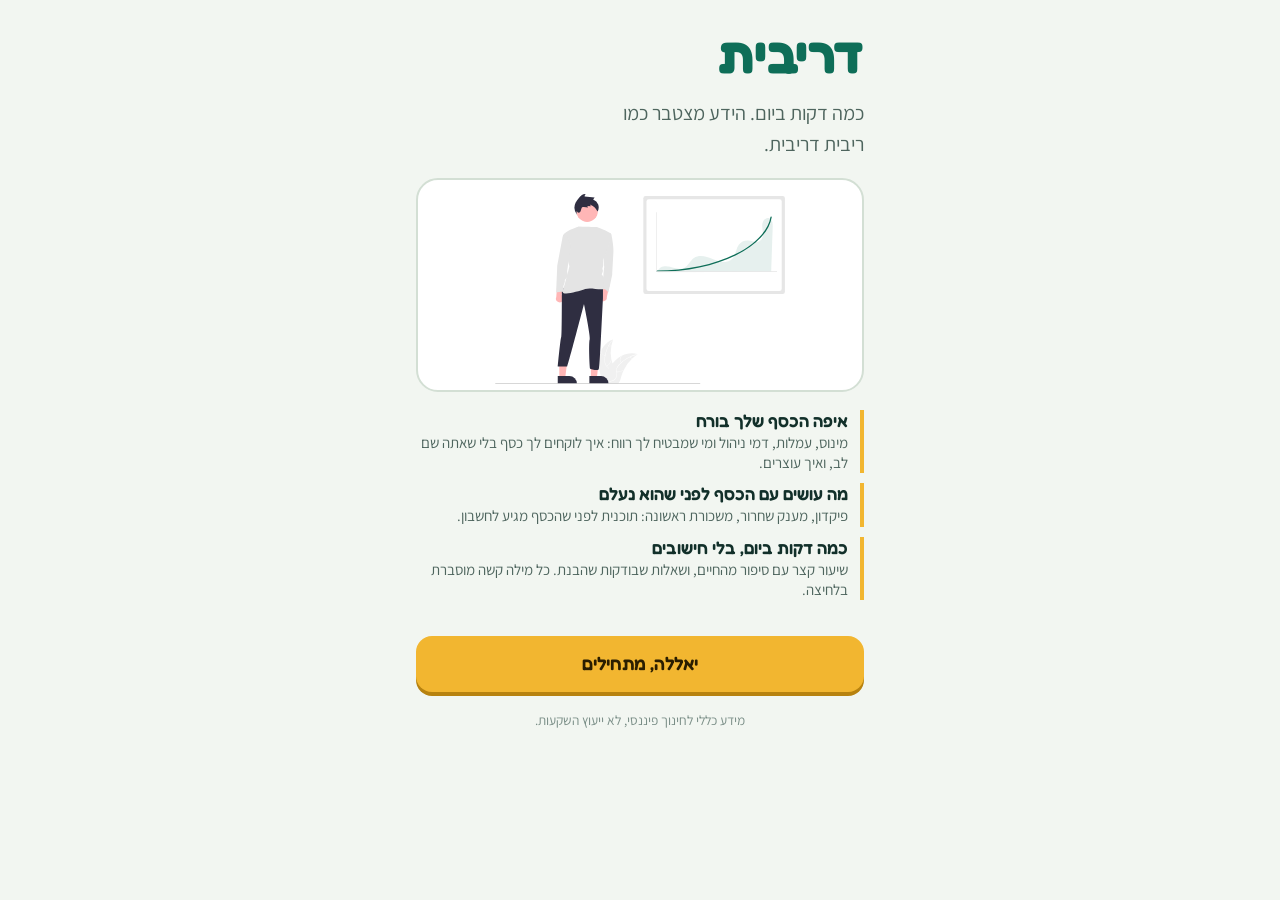
==== index.html @ 3110df73 "0.19.0: Daniel's feedback (content v21) - Remove the 38 guess questions that opened every lesson (a " ====
<!doctype html>
<html lang="he" dir="rtl">
<head>
<meta charset="utf-8">
<meta name="viewport" content="width=device-width, initial-scale=1, maximum-scale=1, user-scalable=no, viewport-fit=cover">
<meta name="theme-color" content="#0E6E58">
<meta name="description" content="כמה דקות ביום. הידע מצטבר כמו ריבית דריבית.">
<meta name="apple-mobile-web-app-capable" content="yes">
<meta name="mobile-web-app-capable" content="yes">
<meta name="apple-mobile-web-app-status-bar-style" content="default">
<meta name="apple-mobile-web-app-title" content="דריבית">
<meta property="og:title" content="דריבית: חינוך פיננסי בכמה דקות ביום">
<meta property="og:description" content="שיעורים קצרים ושאלות עם סיפורים מהחיים. בעברית, מהטלפון.">
<meta property="og:image" content="https://jonathanriahi.github.io/dribit/icons/icon-512.png?v=logo2">
<meta property="og:url" content="https://jonathanriahi.github.io/dribit/">
<title>דריבית</title>
<link rel="manifest" href="manifest.webmanifest">
<link rel="icon" type="image/png" sizes="32x32" href="icons/favicon-32.png?v=logo2">
<link rel="icon" type="image/svg+xml" href="icons/icon.svg?v=logo2">
<link rel="apple-touch-icon" href="icons/apple-touch-icon.png?v=logo2">
<link rel="preconnect" href="https://fonts.googleapis.com">
<link rel="preconnect" href="https://fonts.gstatic.com" crossorigin>
<link rel="stylesheet" href="https://fonts.googleapis.com/css2?family=Assistant:wght@400;600;700&family=Fredoka:wght@500;600;700&display=swap">
<link rel="stylesheet" href="styles.css">
</head>
<body>
<div id="app"></div>
<script src="config.js"></script>
<script src="app.js"></script>
</body>
</html>
---- styles.css ----
/* Layout: one phone-width column, a lesson path of coins down the middle, chunky pressable buttons. */
:root {
  --bg: #F2F6F1;
  --surface: #FFFFFF;
  --surface-2: #E6EEE5;
  --ink: #12302A;
  --ink-2: #4E655E;
  --ink-3: #7A8E87;
  --line: #D3DFD4;
  --brand: #0E6E58;
  --brand-deep: #08503F;
  --brand-soft: #D7EDE5;
  --on-brand: #FFFFFF;
  --gold: #F2B630;
  --gold-deep: #B7820F;
  --gold-soft: #FCEFC7;
  --ok: #1E9C57;
  --ok-deep: #157541;
  --ok-bg: #DDF3E5;
  --bad: #D2433B;
  --bad-deep: #A3302A;
  --bad-bg: #FBE2DF;
  --lock: #CBD5CC;
  --lock-deep: #A9B6AB;
  --flame: #F27A1A;
  --art-bg: #FFFFFF;
  --ok-ink: #157541;
  --bad-ink: #A3302A;
  --gold-ink: #8C6107;
  --example-bg: #EEF5F1;
  --shadow: 0 1px 2px rgba(18, 48, 42, .06), 0 8px 24px rgba(18, 48, 42, .08);
  --scrim: rgba(10, 25, 22, .45);
  --q-teal: #0F8C74; --q-teal-soft: #DDF4EE; --q-teal-ink: #0B6B59; --q-teal-deep: #08654F;
  --q-violet: #7B4FD6; --q-violet-soft: #EEE6FC; --q-violet-ink: #5B34B0; --q-violet-deep: #5530A8;
  --q-blue: #2C73D2; --q-blue-soft: #E1EDFB; --q-blue-ink: #1D56A3; --q-blue-deep: #1C4F96;
  --q-coral: #E0603A; --q-coral-soft: #FDE9E2; --q-coral-ink: #B4441F; --q-coral-deep: #A9401F;
  --q-accent: var(--brand);
  /* 0.12 colors: the second brand color (gradients), the gradient colors' images, the swatch */
  --brand-2: #0B7480; --brand-img: none; --mark-img: none; --mark-fill: currentColor;
  --sw-img: linear-gradient(135deg, var(--brand) 35%, var(--brand-2));

  --font-display: 'Fredoka', 'Rubik', 'Arial Hebrew', system-ui, sans-serif;
  --font-body: 'Assistant', 'Heebo', 'Arial Hebrew', system-ui, sans-serif;

  --r-sm: 10px;
  --r-md: 16px;
  --r-lg: 22px;
  --nav-h: 64px;
  --legal-h: 30px;
}

@media (prefers-color-scheme: dark) {
  :root:not([data-theme="light"]) {
    --bg: #0C1714;
    --surface: #14221E;
    --surface-2: #1C2E29;
    --ink: #E7F1EC;
    --ink-2: #A9BDB5;
    --ink-3: #7C9188;
    --line: #26392F;
    --brand: #23A583;
    --brand-deep: #157A5F;
    --brand-soft: #112E27; /* 0.12: was #173A31, brand on it was 4.02:1 */
    --brand-2: #2BB3A6;
    --on-brand: #04120E;
    --gold: #F5C04A;
    --gold-deep: #B88618;
    --gold-soft: #3A2F12;
    --ok: #35C274;
    --ok-deep: #1F8A50;
    --ok-bg: #12321F;
    --bad: #EE6A61;
    --bad-deep: #B2433C;
    --bad-bg: #3A1816;
    --lock: #2A3A35;
    --lock-deep: #1E2B27;
    --flame: #FF9440;
    --art-bg: #E9F1EC;
    --ok-ink: #35C274;
    --bad-ink: #EE6A61;
    --gold-ink: #F5C04A;
    --example-bg: #1A2C27;
    --shadow: 0 1px 2px rgba(0, 0, 0, .3), 0 8px 24px rgba(0, 0, 0, .35);
    --scrim: rgba(0, 0, 0, .6);
    --q-teal: #2BB394; --q-teal-soft: #12332C; --q-teal-ink: #5FD3B6; --q-teal-deep: #1C7F69;
    --q-violet: #9B78F0; --q-violet-soft: #2A2140; --q-violet-ink: #BCA3FF; --q-violet-deep: #6A4BB8;
    --q-blue: #4B92F0; --q-blue-soft: #15283F; --q-blue-ink: #8DB9F7; --q-blue-deep: #2F64AD;
    --q-coral: #F07C57; --q-coral-soft: #3A1E15; --q-coral-ink: #FFA586; --q-coral-deep: #B2533A;
    color-scheme: dark;
  }
}
:root[data-theme="dark"] {
  --bg: #0C1714;
  --surface: #14221E;
  --surface-2: #1C2E29;
  --ink: #E7F1EC;
  --ink-2: #A9BDB5;
  --ink-3: #7C9188;
  --line: #26392F;
  --brand: #23A583;
  --brand-deep: #157A5F;
  --brand-soft: #112E27;
  --brand-2: #2BB3A6;
  --on-brand: #04120E;
  --gold: #F5C04A;
  --gold-deep: #B88618;
  --gold-soft: #3A2F12;
  --ok: #35C274;
  --ok-deep: #1F8A50;
  --ok-bg: #12321F;
  --bad: #EE6A61;
  --bad-deep: #B2433C;
  --bad-bg: #3A1816;
  --lock: #2A3A35;
  --lock-deep: #1E2B27;
  --flame: #FF9440;
  --art-bg: #E9F1EC;
  --ok-ink: #35C274;
  --bad-ink: #EE6A61;
  --gold-ink: #F5C04A;
  --example-bg: #1A2C27;
  --shadow: 0 1px 2px rgba(0, 0, 0, .3), 0 8px 24px rgba(0, 0, 0, .35);
  --scrim: rgba(0, 0, 0, .6);
  --q-teal: #2BB394; --q-teal-soft: #12332C; --q-teal-ink: #5FD3B6; --q-teal-deep: #1C7F69;
  --q-violet: #9B78F0; --q-violet-soft: #2A2140; --q-violet-ink: #BCA3FF; --q-violet-deep: #6A4BB8;
  --q-blue: #4B92F0; --q-blue-soft: #15283F; --q-blue-ink: #8DB9F7; --q-blue-deep: #2F64AD;
  --q-coral: #F07C57; --q-coral-soft: #3A1E15; --q-coral-ink: #FFA586; --q-coral-deep: #B2533A;
  color-scheme: dark;
}

* { box-sizing: border-box; }
html, body { height: 100%; }
body {
  margin: 0;
  background: var(--bg);
  color: var(--ink);
  font-family: var(--font-body);
  font-size: 17px;
  line-height: 1.55;
  -webkit-tap-highlight-color: transparent;
}
button { font: inherit; color: inherit; }
h1, h2, h3 { font-family: var(--font-display); font-weight: 600; line-height: 1.2; margin: 0; text-wrap: balance; }
p { margin: 0; }
ul, ol { margin: 0; padding: 0; list-style: none; }
:focus-visible { outline: 3px solid var(--gold); outline-offset: 2px; }
.eyebrow { font-size: 12.5px; font-weight: 700; letter-spacing: .05em; color: var(--ink-3); }
.eyebrow svg { width: 14px; height: 14px; vertical-align: -2px; margin-inline-end: 2px; }
.fine { font-size: 13.5px; color: var(--ink-3); line-height: 1.5; }
.spacer { flex: 1; }
.link { border: 0; background: none; padding: 0; color: var(--brand); font-weight: 700; text-decoration: underline; cursor: pointer; font-size: inherit; }

#app {
  direction: rtl;
  max-width: 480px;
  margin: 0 auto;
  min-height: 100%;
  position: relative;
  display: flex;
  flex-direction: column;
}
.gutter {
  padding-left: max(16px, env(safe-area-inset-left, 0px));
  padding-right: max(16px, env(safe-area-inset-right, 0px));
}

/* ---------- Buttons ---------- */
.btn {
  --b: var(--brand);
  --b-deep: var(--brand-deep);
  --b-ink: var(--on-brand);
  display: block;
  width: 100%;
  border: 0;
  border-radius: var(--r-md);
  background: var(--b);
  color: var(--b-ink);
  font-family: var(--font-display);
  font-weight: 600;
  font-size: 18px;
  letter-spacing: .01em;
  padding: 14px 18px;
  box-shadow: 0 4px 0 var(--b-deep);
  cursor: pointer;
  transition: transform .06s ease, box-shadow .06s ease;
}
.btn:active:not(:disabled) { transform: translateY(4px); box-shadow: 0 0 0 var(--b-deep); }
.btn:disabled, .btn.gold:disabled, .btn.ok:disabled, .btn.bad:disabled { --b: var(--lock); --b-deep: var(--lock-deep); --b-ink: var(--ink-3); cursor: default; }
.btn.ok { --b: var(--ok); --b-deep: var(--ok-deep); --b-ink: #fff; }
.btn.bad { --b: var(--bad); --b-deep: var(--bad-deep); --b-ink: #fff; }
.btn.gold { --b: var(--gold); --b-deep: var(--gold-deep); --b-ink: #2A1E00; }
.btn.ghost { --b: var(--surface); --b-deep: var(--line); --b-ink: var(--ink); border: 2px solid var(--line); }
.btn.text { background: none; box-shadow: none; color: var(--ink-2); padding: 10px; }

.icon-btn {
  border: 0; background: none; padding: 8px; border-radius: 12px; cursor: pointer;
  color: var(--ink-3); display: grid; place-items: center; flex: none;
}
.icon-btn svg { width: 26px; height: 26px; }
.icon-btn:disabled { opacity: .3; cursor: default; }

/* ---------- Top stats bar ---------- */
.topbar {
  position: sticky;
  top: env(safe-area-inset-top, 0px);
  z-index: 5;
  background: var(--bg);
  display: flex;
  align-items: center;
  justify-content: space-between;
  gap: 12px;
  padding-block: 10px;
  border-bottom: 2px solid var(--line);
}
.brandmark { font-family: var(--font-display); font-weight: 700; font-size: 24px; color: var(--brand); letter-spacing: -.01em; }
.stats { display: flex; gap: 4px; align-items: center; }
.stat {
  display: flex; align-items: center; gap: 4px; border: 0; background: none; cursor: pointer;
  padding: 6px 8px; border-radius: 12px;
  font-family: var(--font-display); font-weight: 600; font-size: 17px; font-variant-numeric: tabular-nums;
}
.stat:hover { background: var(--surface-2); }
.stat svg { width: 22px; height: 22px; }
.stat.flame { color: var(--flame); }
.stat.flame.off { color: var(--ink-3); }
.stat.flame.off > svg { filter: grayscale(1); }
.stat.xp { color: var(--gold-ink); }
.stat.xp svg { color: var(--gold); }
.goal-ring .track { stroke: var(--line); }
.goal-ring .fill { stroke: var(--brand); transition: stroke-dashoffset .6s ease; }

/* ---------- Main scroll area ---------- */
.screen { flex: 1; padding-bottom: calc(var(--nav-h) + var(--legal-h) + 24px + env(safe-area-inset-bottom, 0px)); }

/* ---------- Rank strip ---------- */
.rank-strip {
  width: 100%; margin-top: 16px; border: 2px solid var(--line); background: var(--surface);
  border-radius: var(--r-md); padding: 10px 12px; cursor: pointer; text-align: right;
  display: grid; grid-template-columns: auto 1fr; grid-template-areas: "badge txt" "bar bar"; gap: 6px 10px; align-items: center;
}
.rank-strip .rank-badge { grid-area: badge; }
.rank-strip .rank-txt { grid-area: txt; }
.rank-strip .bar { grid-area: bar; }
.rank-badge { width: 34px; height: 34px; border-radius: 10px; display: grid; place-items: center; background: var(--gold-soft); color: var(--gold-ink); }
.rank-badge svg { width: 20px; height: 20px; }
.rank-badge.big { width: 56px; height: 56px; border-radius: 16px; }
.rank-badge.big svg { width: 32px; height: 32px; }
.rank-txt { display: flex; flex-direction: column; min-width: 0; line-height: 1.3; }
.rank-txt b { font-family: var(--font-display); font-weight: 600; font-size: 17px; }
.rank-txt span { font-size: 13.5px; color: var(--ink-3); }
.nudge { display: flex; align-items: center; gap: 8px; margin-top: 10px; padding: 10px 12px; border-radius: var(--r-md); background: var(--brand-soft); color: var(--brand); font-weight: 700; font-size: 15px; }
.nudge svg { width: 20px; height: 20px; flex: none; }
.nudge.warn { background: var(--gold-soft); color: var(--gold-ink); }
.nudge.warn svg { color: var(--flame); }
.bar { display: block; height: 10px; border-radius: 999px; background: var(--surface-2); overflow: hidden; }
.bar i { display: block; height: 100%; border-radius: 999px; background: var(--brand); transition: width .5s ease; }
.bar.gold i { background: var(--gold); }

/* ---------- Path ---------- */
.unit { padding-block: 22px 8px; }
.unit-banner {
  width: 100%; border: 0; cursor: pointer; text-align: right;
  border-radius: var(--r-lg);
  background: var(--u, var(--brand));
  color: #fff;
  padding: 16px 18px;
  display: flex;
  align-items: center;
  gap: 14px;
  box-shadow: 0 4px 0 var(--u-deep, var(--brand-deep));
  overflow: hidden;
}
.unit-banner:active { transform: translateY(3px); box-shadow: 0 1px 0 var(--u-deep, var(--brand-deep)); }
.unit-banner .txt { flex: 1; min-width: 0; display: flex; flex-direction: column; }
.unit-banner .eyebrow { color: #fff; opacity: .85; }
.unit-banner h2 { font-size: 22px; margin-top: 2px; }
.unit-banner .meta { font-size: 14px; opacity: .9; margin-top: 4px; font-variant-numeric: tabular-nums; }
.unit-banner .ubar { display: block; height: 6px; margin-top: 8px; border-radius: 999px; background: rgba(255, 255, 255, .25); overflow: hidden; max-width: 160px; }
.unit-banner .ubar i { display: block; height: 100%; background: #fff; border-radius: 999px; }
.unit-banner .art {
  width: 64px; height: 64px; flex: none; border-radius: 14px;
  display: grid; place-items: center;
  font-family: var(--font-display); font-weight: 700; font-size: 38px;
  background: rgba(255, 255, 255, .16);
  overflow: hidden;
}
.unit-banner .art.pic { width: 116px; height: 86px; background: var(--art-bg); padding: 6px; }
.unit-banner .art img { width: 100%; height: 100%; object-fit: contain; display: block; }
.u1 { --u: #0E6E58; --u-deep: #08503F; }
.u2 { --u: #C2700F; --u-deep: #8E5009; }
.u3 { --u: #2F6FB3; --u-deep: #1F4F84; }
.u4 { --u: #7A4FB5; --u-deep: #573686; }
.u5 { --u: #0F8A8A; --u-deep: #0A6363; }
.u6 { --u: #C2453D; --u-deep: #8F2E28; }
.u7 { --u: #4F5DAA; --u-deep: #37427D; }
.u8 { --u: #3D6B2E; --u-deep: #2A4C1F; }
.u9 { --u: #A63D6B; --u-deep: #772A4C; }
.u10 { --u: #8C5A2E; --u-deep: #664222; }

.path { display: flex; flex-direction: column; align-items: center; gap: 18px; padding-block: 26px 10px; }
.node-wrap { position: relative; transform: translateX(var(--dx, 0)); }
.node-wrap.current { margin-top: 46px; }
.node {
  width: 74px; height: 70px;
  border-radius: 50%;
  border: 0;
  cursor: pointer;
  display: grid; place-items: center;
  background: var(--lock);
  color: var(--ink-3);
  box-shadow: 0 7px 0 var(--lock-deep);
  transition: transform .08s ease, box-shadow .08s ease;
}
.node svg { width: 32px; height: 32px; }
.node:active { transform: translateY(6px); box-shadow: 0 1px 0 var(--lock-deep); }
.node.done { background: var(--gold); color: #5A3D00; box-shadow: 0 7px 0 var(--gold-deep); }
.node.done:active { box-shadow: 0 1px 0 var(--gold-deep); }
.node.current { position: relative; background: var(--u, var(--brand)); color: #fff; box-shadow: 0 7px 0 var(--u-deep, var(--brand-deep)); }
.node.current:active { box-shadow: 0 1px 0 var(--u-deep, var(--brand-deep)); }
.node.current::before {
  content: ''; position: absolute; inset: -9px; border-radius: 50%;
  border: 4px solid var(--u, var(--brand)); opacity: .28; pointer-events: none;
  animation: pulse 1.8s ease-in-out infinite;
}
.start-tip {
  position: absolute; bottom: calc(100% + 14px); left: 50%; transform: translateX(-50%);
  background: var(--surface); color: var(--u, var(--brand));
  border: 2px solid var(--line);
  font-family: var(--font-display); font-weight: 600; font-size: 15px;
  padding: 6px 14px; border-radius: 12px; white-space: nowrap; pointer-events: none;
  animation: bob 2s ease-in-out infinite;
}
.start-tip::after {
  content: ''; position: absolute; top: 100%; left: 50%; margin-left: -7px;
  border: 7px solid transparent; border-top-color: var(--line);
}
.node-label { text-align: center; font-size: 13px; color: var(--ink-2); margin-top: 12px; max-width: 110px; line-height: 1.25; }
.unit-end { display: flex; align-items: center; gap: 6px; color: var(--ink-3); font-size: 13px; font-weight: 700; padding-top: 6px; }
.unit-end svg { width: 22px; height: 22px; }
.unit-end.won { color: var(--gold-ink); }
@keyframes pulse { 0%, 100% { transform: scale(1); opacity: .28; } 50% { transform: scale(1.08); opacity: .12; } }
@keyframes bob { 0%, 100% { transform: translate(-50%, 0); } 50% { transform: translate(-50%, -4px); } }
.course-end { text-align: center; color: var(--ink-3); padding-block: 26px; font-size: 15px; }

/* ---------- Bottom nav ---------- */
.nav {
  position: fixed; bottom: 0; left: 0; right: 0; z-index: 10;
  background: var(--surface);
  border-top: 2px solid var(--line);
  padding-bottom: env(safe-area-inset-bottom, 0px);
  padding-left: env(safe-area-inset-left, 0px);
  padding-right: env(safe-area-inset-right, 0px);
}
.nav-inner { max-width: 480px; margin: 0 auto; display: grid; grid-template-columns: repeat(4, 1fr); height: var(--nav-h); }
.nav button {
  border: 0; background: none; cursor: pointer; color: var(--ink-3);
  display: flex; flex-direction: column; align-items: center; justify-content: center; gap: 2px;
  font-size: 12px; font-weight: 700;
}
.nav .ic { position: relative; display: grid; }
.nav button svg { width: 26px; height: 26px; }
.nav .badge {
  position: absolute; top: -6px; left: -10px; min-width: 18px; height: 18px; padding: 0 5px;
  border-radius: 999px; background: var(--bad); color: #fff; font-style: normal; font-size: 11px; line-height: 18px; text-align: center;
}
.nav button[aria-current="page"] { color: var(--brand); }

/* ---------- Bottom sheet ---------- */
.scrim { position: fixed; inset: 0; background: var(--scrim); z-index: 20; animation: fade .2s ease; }
.sheet {
  position: fixed; left: 0; right: 0; bottom: 0; z-index: 21;
  max-width: 480px; margin: 0 auto;
  max-height: 88vh; overflow-y: auto;
  background: var(--surface);
  border-radius: var(--r-lg) var(--r-lg) 0 0;
  padding-block: 22px calc(20px + env(safe-area-inset-bottom, 0px));
  display: flex; flex-direction: column; gap: 14px;
  animation: up .22s ease;
  direction: rtl;
}
.sheet h3 { font-size: 24px; }
.sheet .lead { color: var(--ink-2); }
.chips { display: flex; gap: 8px; flex-wrap: wrap; }
.chip { display: inline-flex; align-items: center; gap: 5px; background: var(--surface-2); color: var(--ink-2); border-radius: 999px; padding: 4px 12px; font-size: 14px; font-weight: 600; }
.chip svg { width: 16px; height: 16px; }
.chip.gold { background: var(--gold-soft); color: var(--gold-ink); }
.chip.gold svg { color: var(--gold); }
.chip.ok { background: var(--ok-bg); color: var(--ok-ink); }
.sheet .row { display: flex; gap: 10px; }
.sheet .row > * { flex: 1; }
.lock-note { display: flex; gap: 8px; align-items: center; color: var(--ink-3); font-size: 15px; }
.lock-note svg { width: 18px; height: 18px; flex: none; }
.lesson-list { display: flex; flex-direction: column; gap: 8px; }
.lesson-row {
  width: 100%; display: flex; align-items: center; gap: 12px; text-align: right; cursor: pointer;
  border: 2px solid var(--line); background: var(--surface); border-radius: var(--r-md); padding: 10px 12px;
}
.lesson-row > svg { width: 18px; height: 18px; color: var(--ink-3); flex: none; }
.lesson-row .dot { width: 36px; height: 36px; border-radius: 50%; display: grid; place-items: center; flex: none; background: var(--lock); color: var(--ink-3); }
.lesson-row .dot svg { width: 18px; height: 18px; }
.lesson-row.done .dot { background: var(--gold); color: #5A3D00; }
.lesson-row.current .dot { background: var(--brand); color: #fff; }
.lesson-row .t { flex: 1; min-width: 0; display: flex; flex-direction: column; line-height: 1.35; }
.lesson-row .t span { font-size: 14px; color: var(--ink-3); }
.rules { display: flex; flex-direction: column; }
.rules li { display: flex; justify-content: space-between; gap: 12px; padding: 8px 0; border-bottom: 1px solid var(--line); font-size: 16px; }
.rules li:last-child { border-bottom: 0; }
.rules b { font-family: var(--font-display); font-weight: 600; color: var(--gold-ink); font-variant-numeric: tabular-nums; }
.ladder { display: grid; grid-template-columns: repeat(2, 1fr); gap: 6px; }
.ladder li { display: flex; justify-content: space-between; border-radius: var(--r-sm); background: var(--surface-2); padding: 6px 10px; font-size: 14px; color: var(--ink-2); }
.ladder li span { font-variant-numeric: tabular-nums; color: var(--ink-3); }
.ladder li.past { background: var(--gold-soft); color: var(--gold-ink); }
.ladder li.me { background: var(--gold); color: #2A1E00; }
.ladder li.me span { color: #2A1E00; }
.goal-big { display: flex; align-items: center; gap: 14px; }
.goal-big b { font-family: var(--font-display); font-weight: 600; font-size: 24px; display: block; font-variant-numeric: tabular-nums; }
.goal-big span { color: var(--ink-3); font-size: 15px; }
@keyframes up { from { transform: translateY(40px); opacity: 0; } to { transform: none; opacity: 1; } }
@keyframes fade { from { opacity: 0; } to { opacity: 1; } }

/* ---------- Lesson player ---------- */
.player, .notes { min-height: 100%; display: flex; flex-direction: column; }
.player-top { display: flex; align-items: center; gap: 4px; padding-block: 12px 6px; }
.player-top .progress { margin-inline-start: 6px; }
.progress { flex: 1; height: 16px; background: var(--surface-2); border-radius: 999px; overflow: hidden; }
.progress > i {
  display: block; height: 100%; width: 0; border-radius: 999px;
  background: var(--ok);
  box-shadow: inset 0 -4px 0 rgba(0, 0, 0, .12), inset 0 4px 0 rgba(255, 255, 255, .25);
  transition: width .35s ease;
}
.combo { display: flex; align-items: center; gap: 2px; font-family: var(--font-display); font-weight: 600; color: var(--flame); font-size: 16px; min-width: 40px; justify-content: center; }
.combo svg { width: 18px; height: 18px; }

.stage { flex: 1; padding-block: 16px 24px; display: flex; flex-direction: column; gap: 16px; }
.kicker { font-size: 13px; font-weight: 700; letter-spacing: .05em; color: var(--brand); }
.kicker.review { color: var(--gold-ink); }
.q-head { display: flex; justify-content: space-between; align-items: center; gap: 10px; }
.peek { display: inline-flex; align-items: center; gap: 5px; border: 0; background: var(--surface-2); color: var(--ink-2); border-radius: 999px; padding: 5px 12px; font-size: 13.5px; font-weight: 700; cursor: pointer; flex: none; }
.peek svg { width: 15px; height: 15px; }
.explain-card {
  background: var(--surface);
  border: 2px solid var(--line);
  border-radius: var(--r-lg);
  padding: 22px 20px;
  display: flex; flex-direction: column; gap: 12px;
  animation: slidein .25s ease;
}
.explain-card.flat { animation: none; }
.explain-card h2 { font-size: 25px; }
.explain-card p { font-size: 18px; line-height: 1.7; color: var(--ink); }
.explain-card p, .example p, .peek-item p { white-space: pre-line; }
.explain-card .lead-line { font-family: var(--font-display); font-weight: 600; font-size: 19px; line-height: 1.45; }
.peek-item .lead-line { font-weight: 700; color: var(--ink); }
.example { background: var(--example-bg); border-radius: var(--r-md); padding: 12px 14px; display: flex; flex-direction: column; gap: 4px; border-inline-start: 4px solid var(--brand); }
.example p { font-size: 16px; line-height: 1.6; }
.dots { display: flex; gap: 6px; justify-content: center; }
.dots i { width: 8px; height: 8px; border-radius: 50%; background: var(--line); }
.dots i.on { background: var(--brand); width: 22px; border-radius: 999px; }

.scenario { display: flex; gap: 10px; align-items: flex-start; background: var(--example-bg); border-radius: var(--r-md); padding: 12px 14px; }
.scenario svg { width: 22px; height: 22px; color: var(--brand); flex: none; margin-top: 2px; }
.scenario p { font-size: 16.5px; line-height: 1.55; }
.q-prompt { font-family: var(--font-display); font-weight: 600; font-size: 22px; line-height: 1.35; animation: slidein .25s ease; }
.options { display: flex; flex-direction: column; gap: 10px; }
.options.tf { flex-direction: row; }
.options.tf .opt { flex: 1; justify-content: center; text-align: center; font-family: var(--font-display); font-weight: 600; font-size: 20px; padding-block: 22px; }
.opt {
  display: flex; align-items: center; gap: 12px; text-align: right;
  border: 2px solid var(--line);
  border-radius: var(--r-md);
  background: var(--surface);
  padding: 13px 14px;
  font-size: 16.5px; line-height: 1.4;
  box-shadow: 0 3px 0 var(--line);
  cursor: pointer;
  transition: transform .06s, box-shadow .06s, border-color .12s, background .12s;
}
.opt:active:not(:disabled) { transform: translateY(3px); box-shadow: 0 0 0 var(--line); }
.opt .key {
  width: 28px; height: 28px; flex: none; border-radius: 8px;
  border: 2px solid var(--line); color: var(--ink-3);
  display: grid; place-items: center; font-size: 14px; font-weight: 700;
}
.opt.sel { border-color: var(--brand); background: var(--brand-soft); box-shadow: 0 3px 0 var(--brand); }
.opt.sel .key { border-color: var(--brand); color: var(--brand); }
.opt.right { border-color: var(--ok); background: var(--ok-bg); box-shadow: 0 3px 0 var(--ok); }
.opt.right .key { border-color: var(--ok); color: var(--ok); }
.opt.wrong { border-color: var(--bad); background: var(--bad-bg); box-shadow: 0 3px 0 var(--bad); animation: shake .35s; }
.opt.wrong .key { border-color: var(--bad); color: var(--bad); }
.opt:disabled { cursor: default; }

.num-wrap {
  display: flex; align-items: center; gap: 10px; direction: ltr;
  border: 2px solid var(--line); border-radius: var(--r-md); background: var(--surface);
  padding: 6px 16px; box-shadow: 0 3px 0 var(--line);
}
.num-wrap:focus-within { border-color: var(--brand); box-shadow: 0 3px 0 var(--brand); }
.num-wrap.right { border-color: var(--ok); background: var(--ok-bg); box-shadow: 0 3px 0 var(--ok); }
.num-wrap.wrong { border-color: var(--bad); background: var(--bad-bg); box-shadow: 0 3px 0 var(--bad); }
.num {
  flex: 1; min-width: 0; border: 0; background: none; outline: none; color: var(--ink);
  font-family: var(--font-display); font-weight: 600; font-size: 30px; padding: 6px 0; text-align: left;
  font-variant-numeric: tabular-nums;
}
.num::placeholder { color: var(--ink-3); }
.num-wrap .unit { font-family: var(--font-display); font-weight: 600; font-size: 24px; color: var(--ink-3); }
.hint { font-size: 14px; color: var(--ink-3); }
.hint.center { text-align: center; }

.match { display: grid; grid-template-columns: 1fr 1.35fr; gap: 10px; }
.match .col { display: flex; flex-direction: column; gap: 10px; }
.tile-btn {
  min-height: 62px; border: 2px solid var(--line); border-radius: var(--r-md); background: var(--surface);
  box-shadow: 0 3px 0 var(--line); padding: 8px 10px; font-size: 15px; line-height: 1.3; cursor: pointer; text-align: center;
  transition: transform .06s, box-shadow .06s, border-color .12s, background .12s, opacity .2s;
}
.match .col:first-child .tile-btn { font-family: var(--font-display); font-weight: 600; font-size: 16px; }
.tile-btn.sel { border-color: var(--brand); background: var(--brand-soft); box-shadow: 0 3px 0 var(--brand); }
.tile-btn.wrong { border-color: var(--bad); background: var(--bad-bg); box-shadow: 0 3px 0 var(--bad); animation: shake .35s; }
.tile-btn.matched { border-color: var(--ok); background: var(--ok-bg); box-shadow: none; opacity: .55; cursor: default; }

.player-foot {
  position: sticky; bottom: 0;
  padding-block: 16px calc(16px + env(safe-area-inset-bottom, 0px));
  background: var(--bg);
  border-top: 2px solid var(--line);
  display: flex; flex-direction: column; gap: 12px;
  transition: background .15s;
}
.player-foot.ok { background: var(--ok-bg); border-color: transparent; }
.player-foot.bad { background: var(--bad-bg); border-color: transparent; }
.verdict { display: flex; gap: 12px; align-items: flex-start; animation: up .2s ease; }
.verdict .badge { width: 40px; height: 40px; border-radius: 50%; flex: none; display: grid; place-items: center; background: var(--surface); }
.verdict .badge svg { width: 24px; height: 24px; }
.player-foot.ok .verdict { color: var(--ok-ink); }
.player-foot.bad .verdict { color: var(--bad-ink); }
.verdict h3 { font-size: 21px; display: flex; align-items: center; gap: 8px; }
.verdict .gain { font-size: 15px; background: var(--gold); color: #2A1E00; border-radius: 999px; padding: 1px 9px; }
.verdict p { color: var(--ink); font-size: 16px; margin-top: 2px; }
.verdict .ans { font-weight: 700; }

.peek-item { border-bottom: 1px solid var(--line); padding-bottom: 12px; display: flex; flex-direction: column; gap: 4px; }
.peek-item p { color: var(--ink-2); }
.peek-item .ex { font-size: 15px; background: var(--example-bg); border-radius: var(--r-sm); padding: 8px 10px; }

@keyframes shake { 0%, 100% { transform: translateX(0); } 25% { transform: translateX(-6px); } 50% { transform: translateX(6px); } 75% { transform: translateX(-3px); } }
@keyframes slidein { from { transform: translateX(-12px); opacity: 0; } to { transform: none; opacity: 1; } }

/* ---------- Notes ---------- */
.notes-title { display: flex; flex-direction: column; line-height: 1.25; }
.notes-title b { font-family: var(--font-display); font-weight: 600; font-size: 20px; }
.source { font-size: 13px; color: var(--ink-3); }
/* the official page behind a fact: under the explanation, and listed in the notes */
.q-src, .verdict .q-src { margin-top: 6px; }
.q-src a { display: inline-flex; align-items: flex-start; gap: 6px; padding-block: 6px; font-size: 14px; font-weight: 600; line-height: 1.4;
  color: var(--ink-2); text-decoration: underline; text-underline-offset: 3px; text-decoration-thickness: 1px; }
.q-src svg { width: 16px; height: 16px; flex: none; margin-top: 2px; }
.src-list { display: flex; flex-direction: column; gap: 2px; }
.src-list .q-src { margin-top: 0; }

/* ---------- Lesson complete ---------- */
.done-wrap { min-height: 100%; display: flex; flex-direction: column; padding-block: 24px calc(20px + env(safe-area-inset-bottom, 0px)); gap: 16px; }
.done-hero { text-align: center; display: flex; flex-direction: column; align-items: center; gap: 8px; }
.done-hero h1 { font-size: 30px; color: var(--gold-ink); }
.done-hero p { color: var(--ink-2); }
.done-art { width: 100%; max-width: 300px; background: var(--art-bg); border-radius: var(--r-lg); padding: 10px; }
.done-art img { display: block; width: 100%; height: auto; max-height: 160px; object-fit: contain; }
.coin {
  width: 96px; height: 96px; border-radius: 50%;
  background: radial-gradient(circle at 35% 30%, #FFE08A, var(--gold) 55%, var(--gold-deep));
  box-shadow: 0 6px 0 var(--gold-deep), inset 0 0 0 6px rgba(255, 255, 255, .25);
  display: grid; place-items: center;
  font-family: var(--font-display); font-weight: 700; font-size: 38px; color: #5A3D00;
  animation: pop .5s cubic-bezier(.2, 1.6, .4, 1);
}
.coin.small { width: 72px; height: 72px; font-size: 26px; margin-top: -40px; }
@keyframes pop { from { transform: scale(.4) rotate(-20deg); opacity: 0; } to { transform: none; opacity: 1; } }
.tiles { display: grid; grid-template-columns: repeat(3, 1fr); gap: 10px; }
.tile { border: 2px solid var(--line); border-radius: var(--r-md); overflow: hidden; text-align: center; background: var(--surface); }
.tile .t-label { font-size: 12px; font-weight: 700; letter-spacing: .05em; padding: 4px; color: #fff; }
.tile .t-val { font-family: var(--font-display); font-weight: 600; font-size: 22px; padding: 8px 4px; font-variant-numeric: tabular-nums; }
.tile.xp .t-label { background: var(--gold-deep); }
.tile.acc .t-label { background: var(--ok-deep); }
.tile.time .t-label { background: var(--brand-deep); }
.progress-row { display: flex; align-items: center; gap: 10px; font-size: 14px; font-weight: 700; color: var(--ink-2); }
.progress-row .bar { flex: 1; }

.takeaway { background: var(--surface); border: 2px solid var(--line); border-radius: var(--r-md); padding: 16px; display: flex; flex-direction: column; gap: 6px; }
.takeaway.remember { background: var(--gold-soft); border-color: transparent; }
.takeaway.remember p { font-family: var(--font-display); font-weight: 500; font-size: 19px; }
/* 0.17: the next lesson on the done screen (title + its opening guess), so there is a question to come back for */
.next-up { display: flex; flex-direction: column; gap: 4px; padding: 14px 16px; border-radius: var(--r-md); background: var(--surface); border: 2px solid var(--line); border-inline-start: 6px solid var(--u, var(--brand)); }
.next-up b { font-family: var(--font-display); font-weight: 700; font-size: 18px; color: var(--ink); text-wrap: balance; }
.next-up .nu-teaser { color: var(--ink-2); font-size: 15px; line-height: 1.45; }

/* ---------- Missions ---------- */
.mission-card {
  width: 100%; display: flex; align-items: center; gap: 12px; text-align: right; cursor: pointer;
  border: 2px solid var(--line); background: var(--surface); border-radius: var(--r-md); padding: 12px 14px;
  box-shadow: 0 3px 0 var(--line);
}
.mission-card:active { transform: translateY(3px); box-shadow: none; }
.mission-card > svg { width: 18px; height: 18px; color: var(--ink-3); flex: none; }
.mission-card .m-ic { width: 44px; height: 44px; border-radius: 14px; display: grid; place-items: center; flex: none; background: var(--brand-soft); color: var(--brand); }
.mission-card .m-ic svg { width: 26px; height: 26px; }
.mission-card .m-txt { flex: 1; min-width: 0; display: flex; flex-direction: column; gap: 2px; line-height: 1.35; }
.mission-card b { font-family: var(--font-display); font-weight: 600; font-size: 17px; }
.mission-card .m-meta { display: flex; align-items: center; gap: 4px; font-size: 13.5px; color: var(--ink-3); }
.mission-card .m-meta svg { width: 14px; height: 14px; }
.mission-card.big { border-color: var(--brand); box-shadow: 0 3px 0 var(--brand); }
.mission-card.done .m-ic { background: var(--ok-bg); color: var(--ok); }
.mission-card.done b { color: var(--ink-2); }
.m-steps { display: flex; flex-direction: column; gap: 8px; counter-reset: s; }
.m-step { display: flex; align-items: flex-start; gap: 12px; cursor: pointer; border: 2px solid var(--line); border-radius: var(--r-md); padding: 12px; }
.m-step input { width: 22px; height: 22px; accent-color: var(--brand); flex: none; margin: 2px 0 0; }
.m-step:has(input:checked) { border-color: var(--ok); background: var(--ok-bg); }
.m-step:has(input:checked) span { color: var(--ink-2); }
.m-done-note { display: flex; gap: 8px; align-items: flex-start; color: var(--gold-ink); font-weight: 600; font-size: 15px; }
.m-done-note svg { width: 20px; height: 20px; flex: none; margin-top: 2px; }
.m-summary { display: grid; grid-template-columns: auto 1fr; grid-template-areas: "n l" "bar bar"; gap: 6px 10px; align-items: baseline; }
.m-summary b { grid-area: n; font-family: var(--font-display); font-weight: 600; font-size: 26px; font-variant-numeric: tabular-nums; }
.m-summary span:not(.bar) { grid-area: l; color: var(--ink-3); }
.m-summary .bar { grid-area: bar; }
.m-list { display: flex; flex-direction: column; gap: 10px; }
.sec { font-size: 18px; margin-top: 4px; }

/* ---------- Welcome ---------- */
.welcome { min-height: 100%; display: flex; flex-direction: column; padding-block: 28px calc(24px + env(safe-area-inset-bottom, 0px)); gap: 18px; }
.welcome .logo { font-family: var(--font-display); font-weight: 700; font-size: 52px; color: var(--brand); line-height: 1; }
.welcome .tag { font-size: 20px; color: var(--ink-2); max-width: 26ch; }
.welcome .lead { color: var(--ink-2); }
.welcome .back-top { align-self: flex-start; margin-inline-start: -8px; }
.welcome-art { border-radius: var(--r-lg); overflow: hidden; background: var(--art-bg); padding: 14px 14px 6px; border: 2px solid var(--line); }
.welcome-art img { display: block; width: 100%; height: auto; max-height: 190px; object-fit: contain; }
.promises { display: flex; flex-direction: column; gap: 10px; }
.promises li { display: flex; flex-direction: column; border-inline-start: 4px solid var(--gold); padding-inline-start: 12px; line-height: 1.35; }
.promises b { font-family: var(--font-display); font-weight: 600; font-size: 17px; }
.promises span { color: var(--ink-2); font-size: 15px; }
.goal-pick { display: flex; flex-direction: column; gap: 10px; }
.goal-opt { display: flex; justify-content: space-between; align-items: center; text-align: right; }
.goal-opt > span:first-child { display: flex; flex-direction: column; line-height: 1.2; }
.goal-opt b { font-family: var(--font-display); font-weight: 600; font-size: 19px; }
.goal-opt small { font-family: var(--font-body); font-weight: 600; font-size: 14px; opacity: .8; }
.goal-opt .note { font-family: var(--font-body); font-weight: 600; font-size: 15px; opacity: .8; }

/* ---------- Pages ---------- */
.page { padding-block: 22px; display: flex; flex-direction: column; gap: 16px; }
.page > h1 { font-size: 28px; }
.page > .sub { color: var(--ink-2); margin-top: -8px; }
.card { background: var(--surface); border: 2px solid var(--line); border-radius: var(--r-lg); padding: 18px; display: flex; flex-direction: column; gap: 12px; }
.card.tight { padding: 12px 16px; gap: 8px; }
.card h2 { font-size: 20px; }
.card p { color: var(--ink-2); }
.rank-card { flex-direction: row; align-items: center; gap: 14px; text-align: right; cursor: pointer; width: 100%; }
.rank-card .rank-txt { flex: 1; gap: 4px; }
.rank-card .rank-txt b { font-size: 24px; }
.rank-card .bar { margin-top: 4px; }
.empty { text-align: center; color: var(--ink-3); padding: 8px 8px 16px; }
.empty-art { background: var(--art-bg); border-radius: var(--r-md); padding: 12px; }
.empty-art img { display: block; width: 100%; height: auto; max-height: 180px; object-fit: contain; }
.stat-grid { display: grid; grid-template-columns: 1fr 1fr; gap: 10px; }
.stat-box { border: 2px solid var(--line); border-radius: var(--r-md); padding: 12px 14px; display: flex; gap: 10px; align-items: center; background: var(--surface); }
.stat-box svg { width: 28px; height: 28px; flex: none; }
.stat-box b { font-family: var(--font-display); font-weight: 600; font-size: 22px; display: block; line-height: 1.1; font-variant-numeric: tabular-nums; }
.stat-box span { font-size: 13px; color: var(--ink-3); }
.week > svg { width: 100%; height: auto; display: block; }
.week .wbar { fill: var(--brand); }
.week .wbar.met { fill: var(--gold); }
.week .wbar.zero { fill: var(--surface-2); }
.week .goal-line { stroke: var(--ink-3); stroke-dasharray: 4 4; }
.week .lbl { fill: var(--ink-3); font-size: 12px; font-family: var(--font-body); }
.week .val { fill: var(--ink-2); font-size: 11px; font-family: var(--font-body); font-weight: 700; }
.seg { display: grid; grid-template-columns: repeat(3, 1fr); gap: 8px; }
.seg button { border: 2px solid var(--line); background: var(--surface); border-radius: var(--r-sm); padding: 10px 4px; cursor: pointer; font-weight: 700; line-height: 1.25; }
.seg button small { display: block; font-weight: 400; color: var(--ink-3); font-size: 12px; }
.seg button[aria-pressed="true"] { border-color: var(--brand); background: var(--brand-soft); color: var(--brand); }
.toggle-row { display: flex; justify-content: space-between; align-items: center; gap: 12px; }
.switch { width: 52px; height: 30px; border-radius: 999px; border: 0; background: var(--lock); position: relative; cursor: pointer; flex: none; }
.switch::after { content: ''; position: absolute; top: 3px; right: 3px; width: 24px; height: 24px; border-radius: 50%; background: #fff; transition: right .15s; }
.switch[aria-checked="true"] { background: var(--brand); }
.switch[aria-checked="true"]::after { right: 25px; }
.mistake-list { display: flex; flex-direction: column; gap: 8px; }
.mistake-list li { font-size: 15px; color: var(--ink-2); border-inline-start: 3px solid var(--bad); padding-inline-start: 10px; }

canvas.confetti { position: fixed; inset: 0; pointer-events: none; z-index: 30; width: 100%; height: 100%; }

/* ---------- v0.5: fixed disclaimer ---------- */
.legal-bar {
  position: fixed; left: 0; right: 0; z-index: 9;
  bottom: calc(var(--nav-h) + env(safe-area-inset-bottom, 0px));
  max-width: 480px; margin: 0 auto; height: var(--legal-h);
  display: flex; align-items: center; justify-content: center; gap: 6px;
  border: 0; border-top: 1px solid var(--line); background: var(--bg); color: var(--ink-3);
  font-size: 12.5px; font-weight: 600; cursor: pointer; padding: 0 12px;
}
.legal-bar svg { width: 14px; height: 14px; flex: none; }
.legal-bar span { white-space: nowrap; overflow: hidden; text-overflow: ellipsis; }
.legal-line {
  align-self: center; display: inline-flex; align-items: center; justify-content: center; gap: 6px;
  border: 0; background: none; color: var(--ink-3); font-size: 12.5px; line-height: 1.4; text-align: center;
  padding: 4px 8px; cursor: pointer;
}
.legal-line svg { width: 14px; height: 14px; flex: none; }
.fine.center { text-align: center; }
a.btn { text-align: center; text-decoration: none; }

/* ---------- v0.5: home cards ---------- */
.screen > .resume-card, .screen > .repair-card, .screen > .install-card, .screen > .reminder-card { margin-top: 16px; }
.resume-card {
  width: 100%; border: 0; cursor: pointer; text-align: right;
  display: flex; align-items: center; gap: 14px;
  border-radius: var(--r-lg); padding: 14px 16px;
  background: linear-gradient(135deg, var(--u, var(--brand)), var(--u-deep, var(--brand-deep)));
  color: #fff; box-shadow: 0 4px 0 var(--u-deep, var(--brand-deep));
  animation: up .3s ease;
}
.resume-card:active { transform: translateY(3px); box-shadow: 0 1px 0 var(--u-deep, var(--brand-deep)); }
.resume-card .r-ic { width: 48px; height: 48px; border-radius: 50%; background: #fff; color: var(--u, var(--brand)); display: grid; place-items: center; flex: none; }
.resume-card .r-ic svg { width: 24px; height: 24px; margin-inline-start: -3px; }
.resume-card .r-txt { flex: 1; min-width: 0; display: flex; flex-direction: column; gap: 2px; line-height: 1.3; }
.resume-card .eyebrow { color: #fff; opacity: .85; }
.resume-card b { font-family: var(--font-display); font-weight: 600; font-size: 19px; }
.resume-card .bar { height: 8px; margin-top: 6px; background: rgba(255, 255, 255, .25); }
.resume-card .bar i { background: #fff; }
.rc-head { display: flex; gap: 12px; align-items: flex-start; }
.rc-head > div { display: flex; flex-direction: column; gap: 2px; line-height: 1.35; }
.rc-head b { font-family: var(--font-display); font-weight: 600; font-size: 18px; }
.rc-head span:not(.rc-ic) { color: var(--ink-2); font-size: 15px; }
.rc-ic { width: 44px; height: 44px; border-radius: 14px; display: grid; place-items: center; flex: none; background: var(--brand-soft); color: var(--brand); }
.rc-ic svg { width: 26px; height: 26px; }
.repair-card { border-color: var(--flame); background: linear-gradient(160deg, var(--gold-soft), var(--surface) 70%); }
.repair-card .rc-ic { background: var(--flame); color: #fff; animation: pulse-ic 1.6s ease-in-out infinite; }
@keyframes pulse-ic { 0%, 100% { transform: scale(1); } 50% { transform: scale(1.08); } }
.install-card .row, .reminder-card .row, .transfer-card .row, .transfer-box .row { display: flex; gap: 10px; }
.install-card .row > *, .reminder-card .row > *, .transfer-card .row > *, .transfer-box .row > * { flex: 1; }
.transfer-box { display: flex; flex-direction: column; gap: 10px; padding: 12px 14px; border-radius: var(--r-md); background: var(--brand-soft); }
.transfer-box p { font-size: 15px; line-height: 1.45; }
.card.opener { background: var(--brand-soft); border-color: transparent; gap: 8px; }
.card.opener h2 { font-size: 19px; color: var(--brand); }
.card.opener .lead { font-size: 15.5px; }
.sheet .code-box, .sheet .copy-box { font-size: 14px; word-break: break-all; }
.sheet .code-box { font-family: ui-monospace, Menlo, Consolas, monospace; direction: ltr; text-align: left; }
.fine.bad { color: var(--bad); font-weight: 700; }
.reminder-card .rc-ic { background: var(--gold-soft); color: var(--flame); }
.pilot-bar {
  width: 100%; border: 0; cursor: pointer; text-align: right;
  display: flex; align-items: center; gap: 10px;
  border-radius: var(--r-md); padding: 11px 14px;
  background: linear-gradient(90deg, var(--q-violet), var(--q-blue)); color: #fff;
  font-size: 15px; box-shadow: 0 3px 0 var(--q-violet-deep);
}
.pilot-bar:active { transform: translateY(3px); box-shadow: none; }
.pilot-bar svg { width: 22px; height: 22px; flex: none; }
.pilot-bar span { flex: 1; }
/* v0.8: invite friends */
.invite-bar {
  width: 100%; border: 0; cursor: pointer; text-align: right;
  display: flex; align-items: center; gap: 10px;
  border-radius: var(--r-md); padding: 11px 14px;
  background: linear-gradient(90deg, var(--brand), var(--q-teal)); color: #fff;
  font-size: 15px; box-shadow: 0 3px 0 var(--brand-deep);
}
.invite-bar:active { transform: translateY(3px); box-shadow: none; }
.invite-bar svg { width: 22px; height: 22px; flex: none; }
.invite-bar span { flex: 1; }
.btn svg { width: 20px; height: 20px; vertical-align: -4px; margin-inline-end: 6px; }
/* v0.8: discharge calculator */
.calc { display: flex; flex-direction: column; gap: 14px; }
.calc-field { display: flex; flex-direction: column; gap: 8px; }
.calc .seg button small { font-size: 11.5px; }
.stepper { display: flex; align-items: center; justify-content: center; gap: 18px; }
.stepper button {
  width: 48px; height: 48px; border-radius: 50%; border: 2px solid var(--line); background: var(--surface); color: var(--brand);
  font-size: 26px; font-weight: 700; line-height: 1; cursor: pointer; box-shadow: 0 3px 0 var(--line); transition: transform .06s, box-shadow .06s;
}
.stepper button:active:not(:disabled) { transform: translateY(3px); box-shadow: none; }
.stepper button:disabled { color: var(--ink-3); cursor: default; box-shadow: none; }
.stepper b { font-family: var(--font-display); font-weight: 600; font-size: 34px; min-width: 2.2ch; text-align: center; font-variant-numeric: tabular-nums; }
.stepper.small button { width: 40px; height: 40px; font-size: 22px; }
.stepper.small b { font-size: 26px; }
.calc .chips { justify-content: center; }
.calc .chip-btn { font-size: 14px; padding: 7px 14px; text-align: center; }
.calc .chip-btn small { display: block; font-size: 11.5px; font-weight: 600; color: var(--ink-3); }
.calc .chip-btn[aria-pressed="true"] { border-color: var(--brand); background: var(--brand-soft); color: var(--brand); }
details.calc-more { border: 2px solid var(--line); border-radius: var(--r-md); padding: 10px 14px; }
details.calc-more summary { cursor: pointer; font-weight: 700; color: var(--ink-2); }
details.calc-more > :not(summary) { margin-top: 10px; }
.calc-check { display: flex; align-items: center; gap: 10px; font-weight: 600; }
.calc-check input { width: 22px; height: 22px; accent-color: var(--brand); }
.calc-result { background: var(--example-bg); border-radius: var(--r-md); padding: 12px 14px; display: flex; flex-direction: column; gap: 10px; border-inline-start: 4px solid var(--brand); }
.calc-result.empty p { color: var(--ink-3); font-size: 15px; }
.calc-row { display: grid; grid-template-columns: 1fr auto; gap: 2px 12px; align-items: baseline; }
.calc-row span { font-weight: 700; font-size: 16px; }
.calc-row b { font-family: var(--font-display); font-weight: 600; font-size: 20px; font-variant-numeric: tabular-nums; }
.calc-row small { grid-column: 1 / -1; color: var(--ink-3); font-size: 13px; line-height: 1.4; }
.calc-row.total { border-top: 1px solid var(--line); padding-top: 8px; }
.calc-row.total b { font-size: 24px; color: var(--brand); }
.calc-card .rc-ic { background: var(--gold-soft); color: var(--gold-ink); }
.page > .calc-card { margin-top: 0; }
.explain-card .calc { margin-top: 4px; }
.explain-card .calc p, .explain-card .calc .fine { font-size: 13.5px; line-height: 1.5; color: var(--ink-3); }
.explain-card .calc-result.empty p { font-size: 15px; }
.explain-card .calc-row small { font-size: 13px; }

/* ---------- v0.5: points box in the lesson preview ---------- */
.pts-box { background: var(--gold-soft); border-radius: var(--r-md); padding: 12px 14px 6px; display: flex; flex-direction: column; gap: 4px; }
.pts-head { display: flex; align-items: center; gap: 8px; }
.pts-head svg { width: 22px; height: 22px; color: var(--gold); flex: none; }
.pts-head b { flex: 1; font-family: var(--font-display); font-weight: 600; font-size: 17px; }
.pts-head span { font-weight: 800; color: var(--gold-ink); font-variant-numeric: tabular-nums; }
.rules.compact li { padding: 6px 0; font-size: 15px; border-color: rgba(140, 97, 7, .15); }
.rules li span svg { width: 16px; height: 16px; vertical-align: -3px; margin-inline-end: 4px; color: var(--flame); }
.rules b i { font-style: normal; font-family: var(--font-body); font-weight: 600; font-size: 14px; color: var(--ink-3); }
.ladder li b { font-weight: 700; }

/* ---------- v0.5: colorful questions ---------- */
.qt0 { --q-accent: var(--q-teal); --q-soft: var(--q-teal-soft); --q-ink: var(--q-teal-ink); --q-deep: var(--q-teal-deep); }
.qt1 { --q-accent: var(--q-violet); --q-soft: var(--q-violet-soft); --q-ink: var(--q-violet-ink); --q-deep: var(--q-violet-deep); }
.qt2 { --q-accent: var(--q-blue); --q-soft: var(--q-blue-soft); --q-ink: var(--q-blue-ink); --q-deep: var(--q-blue-deep); }
.qt3 { --q-accent: var(--q-coral); --q-soft: var(--q-coral-soft); --q-ink: var(--q-coral-ink); --q-deep: var(--q-coral-deep); }
.player[class*="qt"] .kicker:not(.review) { color: var(--q-ink); }
.player[class*="qt"] .scenario { background: var(--q-soft); border-inline-start: 5px solid var(--q-accent); animation: slidein .25s ease; }
.scenario .sc-ic { width: 34px; height: 34px; border-radius: 50%; background: var(--q-accent, var(--brand)); display: grid; place-items: center; flex: none; }
.scenario .sc-ic svg { width: 19px; height: 19px; color: #fff; margin: 0; }
.player[class*="qt"] .opt.sel, .player[class*="qt"] .tile-btn.sel { border-color: var(--q-accent); background: var(--q-soft); box-shadow: 0 3px 0 var(--q-accent); }
.player[class*="qt"] .opt.sel .key { border-color: var(--q-accent); color: var(--q-ink); }
.player[class*="qt"] .player-foot:not(.ok):not(.bad) .btn:not(:disabled) { --b: var(--q-accent); --b-deep: var(--q-deep); --b-ink: #fff; }
.player .explain-card { border-top: 6px solid var(--u, var(--brand)); }
.player .example { border-inline-start-color: var(--u, var(--brand)); }
.progress.hot > i {
  background: linear-gradient(90deg, var(--gold), var(--flame), var(--gold));
  background-size: 200% 100%;
  box-shadow: inset 0 -4px 0 rgba(0, 0, 0, .12), inset 0 4px 0 rgba(255, 255, 255, .3), 0 0 12px rgba(242, 122, 26, .55);
  animation: shimmer 1.2s linear infinite;
}
@keyframes shimmer { from { background-position: 0 0; } to { background-position: -200% 0; } }
.combo svg { animation: flick .6s ease-in-out infinite alternate; }
@keyframes flick { from { transform: scale(1) rotate(-4deg); } to { transform: scale(1.15) rotate(4deg); } }

/* ---------- v0.5: order question ---------- */
.order-slots { display: flex; flex-direction: column; gap: 8px; }
.slot {
  width: 100%; min-height: 54px; display: flex; align-items: center; gap: 10px; text-align: right;
  border: 2px dashed var(--line); border-radius: var(--r-md); padding: 8px 12px; font-size: 16px; line-height: 1.35;
  background: transparent;
}
button.slot { cursor: pointer; }
.slot.filled { border-style: solid; border-color: var(--q-accent, var(--brand)); background: var(--q-soft, var(--brand-soft)); box-shadow: 0 3px 0 var(--q-accent, var(--brand)); animation: pop-in .2s ease; }
.slot.right { border-color: var(--ok); background: var(--ok-bg); box-shadow: 0 3px 0 var(--ok); }
.slot.wrong { border-color: var(--bad); background: var(--bad-bg); box-shadow: 0 3px 0 var(--bad); animation: shake .35s; }
.slot:disabled { cursor: default; color: inherit; }
.num-badge {
  width: 28px; height: 28px; border-radius: 50%; flex: none; display: grid; place-items: center;
  background: var(--q-accent, var(--brand)); color: #fff;
  font-family: var(--font-display); font-weight: 600; font-size: 14px;
}
.slot.empty .num-badge { background: var(--surface-2); color: var(--ink-3); }
.slot.right .num-badge { background: var(--ok); }
.slot.wrong .num-badge { background: var(--bad); }
.order-pool { display: flex; flex-wrap: wrap; gap: 8px; }
.chip-btn {
  border: 2px solid var(--line); border-radius: 14px; background: var(--surface); color: var(--ink);
  padding: 9px 14px; font-size: 15.5px; line-height: 1.35; text-align: right; cursor: pointer;
  box-shadow: 0 3px 0 var(--line); transition: transform .06s, box-shadow .06s;
}
.chip-btn:active { transform: translateY(3px); box-shadow: none; }
.ans-list { list-style: decimal; padding-inline-start: 22px; display: flex; flex-direction: column; gap: 2px; color: var(--ink); font-weight: 700; font-size: 15.5px; }
@keyframes pop-in { from { transform: scale(.94); } to { transform: none; } }

/* ---------- v0.5: celebration effects ---------- */
.float-pts {
  position: fixed; z-index: 40; pointer-events: none;
  font-family: var(--font-display); font-weight: 700; font-size: 28px; color: var(--gold);
  -webkit-text-stroke: 1.5px var(--gold-deep);
  direction: ltr; unicode-bidi: isolate;
  transform: translate(-50%, -50%);
  animation: float-up 1.1s ease-out forwards;
}
@keyframes float-up {
  0% { transform: translate(-50%, -50%) scale(.5); opacity: 0; }
  20% { transform: translate(-50%, -70%) scale(1.2); opacity: 1; }
  100% { transform: translate(-50%, -260%) scale(1); opacity: 0; }
}
.burst { position: fixed; z-index: 39; width: 0; height: 0; pointer-events: none; }
.burst i {
  position: absolute; left: -5px; top: -5px; width: 10px; height: 10px; border-radius: 3px;
  background: var(--c); animation: burst .75s cubic-bezier(.15, .7, .3, 1) forwards;
}
.burst i:nth-child(3n) { border-radius: 50%; }
@keyframes burst {
  from { transform: rotate(var(--a)) translateY(0) scale(1); opacity: 1; }
  to { transform: rotate(var(--a)) translateY(calc(var(--d) * -1)) scale(.3); opacity: 0; }
}
.toast {
  position: fixed; left: 50%; top: calc(env(safe-area-inset-top, 0px) + 64px); z-index: 35;
  display: block; direction: rtl; text-align: center; white-space: normal; pointer-events: none;
  width: max-content; max-width: calc(100vw - 32px); box-sizing: border-box;
  padding: 10px 18px; border-radius: 22px; background: var(--ink); color: var(--bg);
  font-size: 16px; box-shadow: var(--shadow);
  transform: translateX(-50%);
  animation: toast-in .4s cubic-bezier(.2, 1.5, .4, 1);
  transition: opacity .35s, transform .35s;
}
.toast svg { width: 22px; height: 22px; display: inline-block; vertical-align: middle; margin-inline-end: 8px; }
.toast b { font-family: var(--font-display); font-weight: 600; font-size: 18px; vertical-align: middle; white-space: nowrap; }
.toast span { opacity: .85; font-weight: 600; vertical-align: middle; }
.toast b + span { margin-inline-start: 2px; }
.toast.combo { background: linear-gradient(90deg, var(--flame), var(--gold)); color: #2A1200; }
.toast.info { background: var(--brand); color: var(--on-brand); }
.toast.out { opacity: 0; transform: translate(-50%, -14px); }
@keyframes toast-in { from { transform: translate(-50%, -24px) scale(.85); opacity: 0; } to { transform: translateX(-50%); opacity: 1; } }

/* ---------- v0.5: lesson complete extras ---------- */
.done-wrap[class*=" u"] { background: linear-gradient(180deg, color-mix(in srgb, var(--u) 22%, transparent), transparent 300px); }
.rate, .intent { display: flex; flex-direction: column; gap: 10px; border: 2px solid var(--line); background: var(--surface); border-radius: var(--r-md); padding: 14px 16px; }
.rate b, .intent b { font-family: var(--font-display); font-weight: 600; font-size: 17px; }
.intent { background: var(--brand-soft); border-color: transparent; }
.intent > span { color: var(--ink-2); font-size: 14px; margin-top: -6px; }
.rate-btns { display: flex; gap: 8px; }
.rate-btns .chip-btn { flex: 1; text-align: center; padding-inline: 6px; }
.rate.done, .intent.done { flex-direction: row; align-items: center; gap: 8px; color: var(--ok-ink); font-weight: 700; font-size: 15px; }
.rate.done svg, .intent.done svg { width: 20px; height: 20px; flex: none; }
.rate.done .link { margin-inline-start: auto; font-size: 14px; }
.compare { display: flex; flex-direction: column; gap: 10px; margin-top: 18px; padding-top: 16px; border-top: 2px solid var(--line); }
.compare > b { font-family: var(--font-display); font-weight: 600; font-size: 19px; }
.cmp-list { display: flex; flex-direction: column; gap: 10px; }
.cmp-opt { display: flex; flex-direction: column; align-items: flex-start; gap: 8px; border: 2px solid var(--line); border-radius: var(--r-md); padding: 12px 14px; background: var(--surface); }
.cmp-opt b { font-family: var(--font-display); font-weight: 600; font-size: 17px; }
.cmp-opt p { color: var(--ink-2); font-size: 15px; line-height: 1.5; }
.cmp-opt .chip { align-self: flex-start; }
.chip.plain { background: var(--surface-2); color: var(--ink-3); }
.cmp-partners { font-weight: 600; }
.about-link { margin-top: 8px; }
.rate-btns.bands { display: grid; grid-template-columns: 1fr 1fr; }
.rate-btns.bands .chip-btn { text-align: center; padding-inline: 6px; font-size: 14.5px; }
.intent .skip { align-self: flex-start; font-size: 14px; }
/* 0.13.4: a partner's offer card (app.js partnerOffer). Open on the 5.2 done screen, a folded tray in the comparison.
   No --ink-3 inside: the disclosure and the terms must be as readable as the button. Rules start with .offer so the
   comparison's .cmp-opt p / .cmp-opt b do not win. */
.offer { --o-bg: var(--surface); --o-well: var(--surface-2); align-self: stretch; display: block; min-width: 0; background: var(--o-bg); color: var(--ink); border: 2px solid var(--line); border-radius: var(--r-md); text-align: start; }
.offer .offer-head { display: flex; flex-direction: column; gap: 10px; padding: 14px 16px; }
.offer-top { display: flex; align-items: center; gap: 12px; }
.offer-logo { flex: none; width: 48px; height: 48px; border-radius: 12px; overflow: hidden; display: grid; place-items: center; background: var(--art-bg); box-shadow: inset 0 0 0 2px var(--line); }
.offer-logo img { display: block; width: 100%; height: 100%; object-fit: cover; }
.offer-logo.mono { background: var(--o-well); color: var(--ink-2); font: 600 22px/1 var(--font-display); }
.offer-id { flex: 1; min-width: 0; display: flex; flex-direction: column; gap: 2px; }
.offer .offer-id b { font-family: var(--font-display); font-weight: 600; font-size: 18px; line-height: 1.25; color: var(--ink); }
.offer .offer-id span { font-size: 14px; font-weight: 600; color: var(--ink-2); }
.offer-top > svg { flex: none; width: 22px; height: 22px; color: var(--ink-2); transform: rotate(-90deg); transition: transform .18s ease; }
details.offer[open] .offer-top > svg { transform: rotate(90deg); }
.offer .offer-lead { font-size: 16px; line-height: 1.5; color: var(--ink); }
.offer-body { display: flex; flex-direction: column; gap: 14px; padding: 0 16px 16px; }

/* what it takes and what you get, side by side */
.offer-tiles { display: grid; grid-template-columns: 1fr 1fr; gap: 10px; }
.offer-tile { display: flex; flex-direction: column; gap: 2px; padding: 10px 12px; border-radius: var(--r-sm); background: var(--o-well); }
.offer .offer-tile span { font-size: 14px; line-height: 1.35; color: var(--ink-2); }
.offer .offer-tile b { font-family: var(--font-display); font-size: 22px; font-weight: 600; line-height: 1.2; color: var(--ink); }
.offer-tile.get { background: var(--gold-soft); }
.offer .offer-tile.get b, .offer .offer-tile.get span { color: var(--gold-ink); }
.offer-terms { display: flex; flex-direction: column; gap: 8px; padding-inline-start: 20px; list-style: disc; }
.offer .offer-terms li { font-size: 15px; line-height: 1.5; color: var(--ink-2); }
.offer .offer-terms li::marker { color: var(--ink-2); }
.offer .offer-caution { display: flex; align-items: flex-start; gap: 10px; padding: 12px 14px; border-radius: var(--r-sm); background: var(--gold-soft); color: var(--ink); font-size: 15px; font-weight: 600; line-height: 1.45; }
.offer-caution svg { flex: none; width: 20px; height: 20px; margin-top: 1px; color: var(--gold-ink); }

/* the gate: a self-check, then the disclosure and the link on one panel */
.offer-gate { display: flex; flex-direction: column; gap: 10px; padding: 14px; border-radius: var(--r-md); background: var(--o-well); }
.offer .offer-q b { font-family: var(--font-display); font-weight: 600; font-size: 17px; line-height: 1.35; color: var(--ink); }
.offer .offer-q p { font-size: 15px; line-height: 1.45; color: var(--ink-2); margin-top: -4px; }
.offer-q .chip-btn { min-height: 48px; }
.offer-no { flex-direction: row; align-items: flex-start; gap: 10px; background: var(--ok-bg); }
.offer-no > svg { flex: none; width: 22px; height: 22px; margin-top: 2px; color: var(--ok-ink); }
.offer-no > div { display: flex; flex-direction: column; align-items: flex-start; gap: 4px; }
.offer .offer-no b { font-size: 16px; font-weight: 700; color: var(--ink); }
.offer .offer-no p { font-size: 15px; line-height: 1.45; color: var(--ink); }
.offer .offer-disc { display: flex; align-items: flex-start; gap: 10px; font-size: 15px; line-height: 1.5; color: var(--ink); }
.offer .offer-disc b { font: inherit; font-weight: 700; color: inherit; }
.offer-disc svg { flex: none; width: 18px; height: 18px; margin-top: 3px; color: var(--ink-2); }
.offer-act .btn { display: flex; align-items: center; justify-content: center; gap: 8px; min-height: 52px; padding: 12px; font-size: 17px; text-decoration: none; }
.offer-act .btn svg { flex: none; width: 18px; height: 18px; margin: 0; }
@media (max-width: 345px) { .offer-act .btn { font-size: 16px; padding-inline: 8px; } .offer .offer-tile b { font-size: 20px; } }
.offer .offer-note { font-size: 14px; color: var(--ink-2); text-align: center; margin-top: -2px; }
.offer .link { display: inline-flex; align-items: center; min-height: 44px; font-size: 15px; }
.offer .link.quiet { align-self: center; color: var(--ink-2); font-weight: 600; font-size: 14px; }
.offer-no .link.quiet { align-self: flex-start; }

/* the official terms, then the regulator line that opens into the details */
.offer-foot { display: flex; flex-direction: column; align-items: flex-start; }
.offer .offer-foot p { font-size: 14px; line-height: 1.5; color: var(--ink-2); }
.offer-link { display: inline-flex; align-items: center; gap: 6px; min-height: 44px; color: var(--brand); font-size: 15px; font-weight: 700; text-decoration: underline; text-underline-offset: 3px; }
.offer-link svg { flex: none; width: 16px; height: 16px; }
.offer-more { border-top: 2px solid var(--line); margin-top: -4px; }
.offer-more > summary { display: flex; align-items: center; justify-content: space-between; gap: 8px; min-height: 48px; cursor: pointer; list-style: none; font-size: 15px; font-weight: 700; color: var(--ink-2); }
.offer-more > summary::-webkit-details-marker, details.offer > summary::-webkit-details-marker { display: none; }
.offer-more > summary > svg { flex: none; width: 20px; height: 20px; color: var(--ink-2); transform: rotate(-90deg); transition: transform .18s ease; }
.offer-more[open] > summary > svg { transform: rotate(90deg); }
.offer .offer-more > p { font-size: 14px; line-height: 1.55; color: var(--ink-2); }
.offer .offer-more > p + p { margin-top: 8px; }

/* in the comparison: a tray on the bottom of the "תיק מסחר עצמאי" card, folded until tapped */
details.offer > summary { list-style: none; cursor: pointer; border-radius: inherit; }
details.offer > summary:focus-visible { outline-offset: -3px; }
.cmp-opt > .offer { --o-bg: var(--surface-2); --o-well: var(--surface); margin: 2px -14px -12px; border: 0; border-top: 2px solid var(--line); border-radius: 0 0 calc(var(--r-md) - 2px) calc(var(--r-md) - 2px); }
.cmp-opt > .offer .offer-head, .cmp-opt > .offer .offer-body { padding-inline: 14px; }
.compare .fine, .chip.plain { color: var(--ink-2); }

/* on the 5.2 done screen: the card stands alone, with a line above and the way back to the comparison below */
.compare.on-done { margin-top: 0; padding-top: 0; border-top: 0; gap: 10px; }
.compare.on-done > .eyebrow { color: var(--ink-2); }
.compare.on-done > .lead { font-size: 16px; line-height: 1.5; color: var(--ink-2); }
.compare.on-done > .link { align-self: flex-start; display: inline-flex; align-items: center; min-height: 44px; font-size: 15px; }
.intent.later { flex-direction: row; align-items: flex-start; gap: 8px; font-size: 15px; line-height: 1.5; color: var(--ink); }
.intent.later > span { margin-top: 0; font-size: 15px; color: var(--ink); }
.intent.later > svg { flex: none; width: 20px; height: 20px; margin-top: 2px; color: var(--ink-2); }

/* ---------- v0.5: feedback, install, level up ---------- */
.faces { display: flex; gap: 6px; }
.face {
  flex: 1; font-size: 30px; line-height: 1; padding: 10px 0; cursor: pointer;
  border: 2px solid var(--line); border-radius: var(--r-md); background: var(--surface);
  filter: grayscale(.7); opacity: .8; transition: transform .12s, filter .12s, opacity .12s;
}
.face[aria-pressed="true"] { border-color: var(--gold); background: var(--gold-soft); filter: none; opacity: 1; transform: scale(1.08); }
.sheet textarea {
  width: 100%; min-height: 110px; resize: vertical;
  border: 2px solid var(--line); border-radius: var(--r-md); background: var(--surface); color: var(--ink);
  font: inherit; font-size: 16px; line-height: 1.5; padding: 12px;
}
.sheet textarea:focus { outline: none; border-color: var(--brand); }
.shake { animation: shake .35s; }
.install-steps { display: flex; flex-direction: column; gap: 12px; }
.install-steps li { display: flex; gap: 12px; align-items: flex-start; line-height: 1.45; }
.install-steps .num-badge { background: var(--brand); color: var(--on-brand); }
.install-steps svg { width: 20px; height: 20px; vertical-align: -4px; color: var(--brand); }
.level-up { display: flex; flex-direction: column; align-items: center; text-align: center; gap: 8px; padding-top: 6px; }
.lvl-coin {
  width: 104px; height: 104px; border-radius: 50%; display: grid; place-items: center; color: #5A3D00;
  background: radial-gradient(circle at 35% 30%, #FFE08A, var(--gold) 55%, var(--gold-deep));
  box-shadow: 0 6px 0 var(--gold-deep), 0 0 0 10px var(--gold-soft);
  animation: pop .6s cubic-bezier(.2, 1.6, .4, 1), glow 1.8s ease-in-out .6s infinite;
}
.lvl-coin svg { width: 54px; height: 54px; }
@keyframes glow { 0%, 100% { box-shadow: 0 6px 0 var(--gold-deep), 0 0 0 10px var(--gold-soft); } 50% { box-shadow: 0 6px 0 var(--gold-deep), 0 0 0 18px var(--gold-soft); } }
.level-up h3 { font-size: 26px; }
.seg.two { grid-template-columns: 1fr 1fr; }

@media (prefers-reduced-motion: reduce) {
  *, *::before, *::after { animation: none !important; transition: none !important; }
}

/* ---------- Days off for the streak (0.9) ---------- */
.stat.flame .off-badge {
  display: inline-flex; align-items: center; gap: 2px; margin-inline-start: 2px; padding: 1px 6px; border-radius: 999px;
  background: var(--q-blue-soft); color: var(--q-blue-ink); font: 700 12px var(--font-body); font-style: normal;
}
.stat.flame .off-badge svg { width: 12px; height: 12px; }
.week .wbar.off { fill: var(--q-blue-soft); stroke: var(--q-blue); stroke-width: 1.5; }
.week .off-ic { color: var(--q-blue); fill: var(--q-blue); }
.gift-banner {
  display: flex; gap: 8px; align-items: flex-start; margin: 12px 0; padding: 10px 12px; border-radius: var(--r-md);
  background: var(--q-blue-soft); color: var(--q-blue-ink); font-size: 15px; line-height: 1.45; text-align: start;
}
.gift-banner svg { width: 22px; height: 22px; flex: none; color: var(--q-blue); }
.chain { font-weight: 700; color: var(--brand); margin: 4px 0 8px; }
.rules li.gift b, .rules li.gift span svg { color: var(--q-blue-ink); }
.off-line { display: flex; gap: 8px; align-items: flex-start; }
.off-line svg { width: 20px; height: 20px; flex: none; color: var(--q-blue); margin-top: 2px; }
.points-now { display: flex; flex-direction: column; gap: 8px; margin: 6px 0 14px; }
.points-now .bar { display: block; }
.first-explainer { display: flex; gap: 8px; align-items: flex-start; margin-top: 10px; }
.first-explainer svg { width: 18px; height: 18px; flex: none; color: var(--q-blue); margin-top: 2px; }
.invite-note { text-align: center; margin-top: -4px; }
/* narrow phones (320-360px): the top bar keeps the streak, the days-off badge, the points and the goal on one line */
@media (max-width: 360px) {
  .brandmark { font-size: 21px; }
  .stats { gap: 0; }
  .stat { padding: 6px 5px; gap: 3px; font-size: 16px; }
  .stat svg { width: 20px; height: 20px; }
  .stat.flame .off-badge { padding: 1px 4px; margin-inline-start: 1px; }
}
/* v0.9.2: no zoom, like a phone app (Jonathan, 18.10): no double-tap zoom; pinch is stopped in app.js and the viewport */
html { touch-action: manipulation; -webkit-text-size-adjust: 100%; text-size-adjust: 100%; }
/* v0.9.3: the one-time notifications popup (Jonathan, 18.10) */
.ask-ic { width: 64px; height: 64px; margin: 2px auto 0; border-radius: 50%; display: grid; place-items: center; background: var(--gold-soft); color: var(--flame); }
.ask-ic svg { width: 34px; height: 34px; }
.sheet .ask-ic ~ h3, .sheet .ask-ic ~ .lead { text-align: center; }
/* v0.9.7: the install popup before the start, compact so both buttons fit on a small iPhone */
.sheet.ask-welcome { gap: 12px; }
.sheet.ask-welcome .eyebrow { color: var(--flame); text-align: center; margin-bottom: -6px; }
.sheet.ask-welcome h3, .sheet.ask-welcome .lead { text-align: center; }
/* v0.9.8: the "ממשיכים מאיפה שעצרת" toast: the detail on its own line */
.toast.resume span { display: block; margin-top: 2px; }
/* ---------- 0.10: tools that open by level (Jonathan, 21.10) ---------- */
/* each tool has its own color, on its card, its icon and inside its sheet */
.t-discharge, .tool[data-tool="discharge"] { --t: var(--gold-deep); --t-soft: var(--gold-soft); --t-ink: var(--gold-ink); }
.t-pikadon_check, .tool[data-tool="pikadon_check"] { --t: var(--q-teal); --t-soft: var(--q-teal-soft); --t-ink: var(--q-teal-ink); }
.t-time_machine, .tool[data-tool="time_machine"] { --t: var(--q-violet); --t-soft: var(--q-violet-soft); --t-ink: var(--q-violet-ink); }
.t-fees, .tool[data-tool="fees"] { --t: var(--q-coral); --t-soft: var(--q-coral-soft); --t-ink: var(--q-coral-ink); }
.t-my_plan, .tool[data-tool="my_plan"] { --t: var(--q-blue); --t-soft: var(--q-blue-soft); --t-ink: var(--q-blue-ink); }
.nav-inner.n5 { grid-template-columns: repeat(5, 1fr); }
@media (max-width: 360px) {
  .nav-inner.n5 button { font-size: 11px; }
  .nav-inner.n5 button svg { width: 24px; height: 24px; }
}
/* the tab */
.tools-next {
  width: 100%; border: 2px solid var(--gold); background: var(--surface); border-radius: var(--r-md); padding: 10px 12px; cursor: pointer; text-align: right;
  display: grid; grid-template-columns: auto 1fr; grid-template-areas: "badge txt" "bar bar"; gap: 6px 10px; align-items: center;
}
.tools-next .rank-badge { grid-area: badge; }
.tools-next .rank-txt { grid-area: txt; }
.tools-next .bar { grid-area: bar; }
.tool-list { display: flex; flex-direction: column; gap: 10px; }
.tool-card {
  width: 100%; display: flex; align-items: center; gap: 12px; padding: 12px; text-align: right; cursor: pointer;
  background: var(--surface); border: 2px solid var(--line); border-radius: var(--r-md); box-shadow: 0 3px 0 var(--line);
  transition: transform .06s, box-shadow .06s;
}
.tool-card:active { transform: translateY(3px); box-shadow: none; }
.tool-card > svg { width: 18px; height: 18px; flex: none; color: var(--ink-3); }
.tool-card.locked { background: var(--bg); box-shadow: none; }
.tool-card.locked.next { border-color: var(--gold); border-style: dashed; }
.tc-ic { position: relative; width: 48px; height: 48px; border-radius: 14px; flex: none; display: grid; place-items: center; background: var(--t-soft); color: var(--t); }
.tc-ic svg { width: 28px; height: 28px; }
.tool-card.locked .tc-ic { background: var(--surface-2); color: var(--ink-3); }
.tc-lock {
  position: absolute; bottom: -5px; left: -5px; width: 22px; height: 22px; border-radius: 50%; display: grid; place-items: center;
  background: var(--surface); border: 2px solid var(--line); color: var(--ink-3); font-style: normal;
}
.tc-lock svg { width: 12px; height: 12px; }
.tc-txt { flex: 1; min-width: 0; display: flex; flex-direction: column; gap: 3px; }
.tc-top { display: flex; align-items: center; justify-content: space-between; gap: 8px; }
.tc-top b { font-family: var(--font-display); font-weight: 600; font-size: 17px; line-height: 1.25; }
.tc-top .chip { flex: none; font-size: 12.5px; padding: 2px 9px; }
.tc-sub { font-size: 14px; color: var(--ink-2); line-height: 1.4; }
.tool-card.locked .tc-sub { color: var(--ink-3); }
.tc-sub .revisit { color: var(--gold-ink); }
.chip.lvl { background: var(--surface-2); color: var(--ink-3); }
.chip.lvl svg { width: 13px; height: 13px; }
.tool-ladder { display: flex; flex-direction: column; gap: 6px; }
.tool-ladder button {
  width: 100%; display: grid; grid-template-columns: auto 1fr auto; gap: 10px; align-items: center; text-align: right; cursor: pointer;
  border: 0; border-radius: var(--r-sm); padding: 8px 10px; background: var(--surface-2); color: var(--ink-2); font-size: 14.5px; line-height: 1.3;
}
.tool-ladder svg { width: 20px; height: 20px; color: var(--ink-3); }
.tool-ladder .open { background: var(--t-soft); color: var(--t-ink); font-weight: 700; }
.tool-ladder .open svg { color: var(--t); }
.tl-s { font-size: 13px; color: var(--ink-3); font-variant-numeric: tabular-nums; white-space: nowrap; }
.tool-ladder .open .tl-s { color: var(--t-ink); }
/* a tool's sheet */
.tool { display: flex; flex-direction: column; gap: 14px; }
.tool > h3 { color: var(--t-ink); }
.tool .chip-btn { font-size: 14.5px; padding: 7px 13px; }
.tool .chip-btn small { display: block; font-size: 11.5px; font-weight: 600; color: var(--ink-3); }
.tool .chip-btn[aria-pressed="true"] { border-color: var(--t); background: var(--t-soft); color: var(--t-ink); box-shadow: 0 3px 0 var(--t); }
.tool .chip-btn[aria-pressed="true"] small { color: var(--t-ink); }
.tool .stepper button { color: var(--t); }
.stepper.money-step { justify-content: flex-start; gap: 14px; }
.stepper.money-step b { font-size: 22px; min-width: 7ch; }
.tool .link { color: var(--t-ink); align-self: flex-start; text-align: right; }
.tool-result { background: var(--example-bg); border-radius: var(--r-md); padding: 12px 14px; display: flex; flex-direction: column; gap: 10px; border-inline-start: 4px solid var(--t, var(--brand)); }
.tool-result.empty p { color: var(--ink-3); font-size: 15px; }
.tr-head { font-weight: 700; font-size: 15px; color: var(--ink-2); }
.tr-lines { display: flex; flex-direction: column; gap: 4px; }
.tr-lines p { font-size: 14.5px; color: var(--ink-2); line-height: 1.45; }
.tool-note { font-size: 14.5px; color: var(--ink-2); line-height: 1.5; background: var(--surface-2); border-radius: var(--r-sm); padding: 10px 12px; }
.tool-links { display: flex; flex-direction: column; align-items: flex-start; gap: 10px; }
.tool-link { display: inline-flex; align-items: center; gap: 6px; flex-wrap: wrap; line-height: 1.4; text-decoration: none; }
.tool-link .u { text-decoration: underline; text-underline-offset: 3px; }
.tool-result h4 { margin: 0; }
.tool-link .chip { text-decoration: none; font-size: 12.5px; padding: 1px 8px; }
.tool-foot { margin-top: 2px; }
.fine.caveat { font-size: 13px; }
/* the time machine and the fees: bars that grow from the right */
.tm-rows { display: flex; flex-direction: column; gap: 10px; }
.tm-row { display: grid; grid-template-columns: 1fr auto; gap: 4px 10px; align-items: baseline; }
.tm-row > span:first-child { font-size: 14.5px; font-weight: 700; color: var(--ink-2); }
.tm-row > b { font-family: var(--font-display); font-weight: 600; font-size: 19px; font-variant-numeric: tabular-nums; }
.tm-row.zero > b { color: var(--ink-2); }
.tm-row > small { grid-column: 1 / -1; font-size: 13px; color: var(--ink-3); line-height: 1.4; }
.tm-bar { grid-column: 1 / -1; display: block; height: 14px; border-radius: 999px; background: var(--surface-2); overflow: hidden; }
.tm-bar .fill { display: flex; height: 100%; border-radius: 999px; overflow: hidden; transform-origin: right; animation: grow-x .55s cubic-bezier(.2, .8, .2, 1) both; }
.tm-bar .dep { display: block; height: 100%; background: var(--ink-3); flex: none; }
.tm-bar .gain { display: block; height: 100%; flex: 1; background: var(--t, var(--q-violet)); }
.tm-bar .fill.solid.cheap { background: var(--q-teal); } /* 0.12: not the brand, which a color can make orange like "dear" */
.tm-bar .fill.solid.dear { background: var(--q-coral); }
.tm-rows.still .fill { animation: none; }
@keyframes grow-x { from { transform: scaleX(0); } to { transform: none; } }
.tm-legend { display: flex; flex-wrap: wrap; gap: 4px 14px; font-size: 13px; color: var(--ink-3); }
.tm-legend span { display: inline-flex; align-items: center; gap: 5px; }
.tm-legend i { width: 11px; height: 11px; border-radius: 3px; display: inline-block; }
.tm-legend .dep { background: var(--ink-3); }
.tm-legend .gain { background: var(--t, var(--q-violet)); }
.tm-legend .ef { background: var(--ok); }
.tm-legend .tr { background: var(--gold); }
.tm-legend .lg { background: var(--q-blue); }
.fees-gap { display: flex; flex-direction: column; gap: 2px; padding: 10px 12px; border-radius: var(--r-sm); background: var(--q-coral-soft); }
.fees-gap b { font-family: var(--font-display); font-weight: 600; font-size: 20px; color: var(--q-coral-ink); }
.fees-gap span { font-size: 14px; color: var(--ink-2); }
/* the pikadon checker */
.chips.wishes .chip-btn { padding: 8px 12px; }
.pk-verdict { display: flex; flex-direction: column; gap: 8px; padding: 12px 14px; border-radius: var(--r-md); animation: verdict-in .35s cubic-bezier(.2, 1.3, .4, 1) both; }
.pk-verdict.ok { background: var(--ok-bg); border-inline-start: 4px solid var(--ok); }
.pk-verdict.wait { background: var(--gold-soft); border-inline-start: 4px solid var(--gold); }
.pk-verdict.still { animation: none; }
.pk-verdict h4 { margin: 0; display: flex; align-items: center; gap: 8px; font-family: var(--font-display); font-weight: 600; font-size: 18px; line-height: 1.3; }
.pk-verdict.ok h4 { color: var(--ok-ink); }
.pk-verdict.wait h4 { color: var(--gold-ink); }
.pk-verdict h4 svg { width: 22px; height: 22px; flex: none; }
.pk-verdict p { font-size: 15px; line-height: 1.5; }
.pk-verdict .q-src { margin-top: 0; }
@keyframes verdict-in { from { transform: translateY(8px) scale(.97); opacity: 0; } to { transform: none; opacity: 1; } }
/* my plan */
.plan-sec { display: flex; flex-direction: column; gap: 8px; }
.plan-in { font-size: 15.5px; line-height: 1.5; }
.plan-bar { display: flex; gap: 2px; height: 18px; border-radius: 999px; overflow: hidden; background: var(--surface-2); }
.plan-bar i { display: block; height: 100%; transform-origin: right; animation: grow-x .5s cubic-bezier(.2, .8, .2, 1) both; }
.plan-bar .ef { background: var(--ok); }
.plan-bar .tr { background: var(--gold); }
.plan-bar .lg { background: var(--q-blue); }
.plan-lockbar { display: flex; align-items: center; gap: 6px; font-size: 14px; color: var(--ink-3); padding: 6px 10px; border: 2px dashed var(--line); border-radius: var(--r-sm); }
.plan-lockbar svg { width: 16px; height: 16px; flex: none; }
.plan-rows { display: flex; flex-direction: column; gap: 8px; }
.plan-rows li { display: flex; flex-direction: column; gap: 5px; padding: 10px 12px; border-radius: var(--r-sm); background: var(--surface); border-inline-start: 4px solid var(--ink-3); }
.plan-rows li.ef { border-color: var(--ok); }
.plan-rows li.tr { border-color: var(--gold); }
.plan-rows li.lg { border-color: var(--q-blue); }
.plan-rows li > b { font-size: 15.5px; }
.plan-rows li > span { font-size: 14.5px; color: var(--ink-2); line-height: 1.45; }
.plan-rows li > span.fine { font-size: 13px; color: var(--ink-3); }
.plan-rows .tool-links { margin-top: 2px; }
.plan-dont { font-size: 14px; color: var(--ink-2); }
.plan-dont b { color: var(--bad-ink); }
.plan-done { display: flex; align-items: center; justify-content: center; gap: 8px; padding: 12px; border-radius: var(--r-md); background: var(--ok-bg); color: var(--ok-ink); }
.plan-done svg { width: 24px; height: 24px; }
.plan-done b { font-family: var(--font-display); font-weight: 600; font-size: 19px; }
.plan-done.glint { animation: pop .6s cubic-bezier(.2, 1.6, .4, 1); }
/* a locked tool's preview */
.tool-sample { position: relative; display: flex; flex-direction: column; gap: 10px; padding: 12px 14px; border-radius: var(--r-md); background: var(--example-bg); pointer-events: none; }
.tool-sample > :not(.ts-lock) { opacity: .75; }
.ts-lock { position: absolute; top: 8px; left: 8px; width: 30px; height: 30px; border-radius: 50%; display: grid; place-items: center; background: var(--surface); color: var(--ink-3); box-shadow: var(--shadow); font-style: normal; }
.ts-lock svg { width: 16px; height: 16px; }
/* the level-up that opens a tool: the lock shakes and falls off the coin */
.level-up.tool-unlock { gap: 10px; }
.level-up.tool-unlock .tool-card { text-align: right; }
.lvl-coin.unlock { position: relative; }
.unlock-lock {
  position: absolute; bottom: -4px; left: -4px; width: 38px; height: 38px; border-radius: 50%; display: grid; place-items: center;
  background: var(--surface); color: var(--ink-3); box-shadow: var(--shadow); font-style: normal;
  opacity: 0; animation: unlock-off 1.2s ease .25s both;
}
.unlock-lock svg { width: 20px; height: 20px; }
@keyframes unlock-off {
  0% { opacity: 1; transform: none; }
  20% { transform: rotate(-16deg); }
  38% { transform: rotate(14deg); }
  55% { opacity: 1; transform: rotate(0); }
  100% { opacity: 0; transform: translateY(18px) scale(.5); }
}
/* the done screen: the next level's tool at the end of the bar */
.pr-tool { display: inline-grid; place-items: center; width: 22px; height: 22px; margin-inline-start: 6px; border-radius: 6px; vertical-align: middle; background: var(--t-soft); color: var(--t); font-style: normal; }
.pr-tool svg { width: 14px; height: 14px; }
@media (max-width: 360px) {
  .tool .chip-btn { padding: 7px 10px; }
  .stepper.money-step b { font-size: 20px; }
  .tc-ic { width: 42px; height: 42px; }
}
/* 0.10 review: screen-reader text, calmer redraws, bigger link targets, readable locked labels */
.sr-only { position: absolute; width: 1px; height: 1px; padding: 0; margin: -1px; overflow: hidden; clip: rect(0, 0, 0, 0); white-space: nowrap; border: 0; }
.tool.redraw .tm-bar .fill, .tool.redraw .plan-bar i { animation: none; }
.tool .tool-link, .tool .link { min-height: 44px; padding-block: 10px; }
.tool .tool-links { gap: 2px; }
.tool > h3:focus { outline: none; }
.chip.lvl, .tl-s, .tool-card.locked .tc-sub { color: var(--ink-2); }
.plan-bar.blank { gap: 4px; background: none; border-radius: 0; }
.plan-bar.blank i { flex: 1; border-radius: 999px; background: var(--surface-2); border: 2px dashed var(--line); animation: none; }
.tool-sample { padding-inline-end: 48px; }

/* ---------- 0.11: the streak multiplies points, the points hint ---------- */
.rules li.streak-x span svg, .streak-bonus > b svg { color: var(--flame); }
.rules li.streak-x b i { color: var(--ink-2); font-weight: 600; }
.streak-bonus { margin: 10px 0 12px; }
.streak-bonus > b { display: flex; align-items: center; gap: 6px; font-size: 17px; }
.streak-bonus > b svg { width: 20px; height: 20px; flex: none; }
.streak-bonus .fine { margin: 8px 0 0; }
.streak-bonus .chain { margin: 6px 0 0; font-size: 15px; }
.points-now .pn-next { color: var(--ink-2); font-size: 15px; }

/* ---------- 0.12: colors that open by level (Jonathan, 21.10: "נפתחים לפי שלב") ---------- */
/* AA fixes every color needs (some already fail today) */
.lesson-row.current .dot { color: var(--on-brand); }
.switch[aria-checked="true"]::after { background: var(--on-brand); }
.invite-bar { background: linear-gradient(90deg, var(--brand), var(--brand-2)); color: var(--on-brand); }
.seg button[aria-pressed="true"] small { color: var(--brand); }
/* the two gradient colors (נאון, זהב): main buttons, brand bars, the info toast and the logo */
.btn { background-image: var(--b-img, var(--brand-img)); }
.btn.ok, .btn.bad, .btn.gold, .btn.ghost, .btn:disabled { --b-img: none; }
.player[class*="qt"] .player-foot:not(.ok):not(.bad) .btn:not(:disabled) { --b-img: none; }
.bar:not(.gold) > i, .toast.info { background-image: var(--brand-img); }
.toast.info span { opacity: 1; } /* .85 fell to 4.47:1 on the נאון gradient */
.resume-card .bar > i { background-image: none; }
.brandmark { background-image: var(--mark-img); -webkit-background-clip: text; background-clip: text; -webkit-text-fill-color: var(--mark-fill); }
/* a preview of another color sets its own text color (inherited colors are already resolved) */
.sheet[data-skin], .skin-preview { color: var(--ink); }
/* the swatch: a glossy ball in a color's own tokens (it always carries its own data-skin) */
.sw {
  position: relative; display: grid; place-items: center; width: 46px; height: 46px; border-radius: 50%; flex: none; color: var(--on-brand);
  background: radial-gradient(circle at 32% 26%, rgba(255, 255, 255, .5), transparent 42%), var(--sw-img);
  box-shadow: inset 0 -3px 0 rgba(0, 0, 0, .16), 0 3px 0 var(--brand-deep);
}
.sw > svg { width: 22px; height: 22px; filter: drop-shadow(0 1px 0 rgba(0, 0, 0, .18)); }
.sw-badge {
  position: absolute; bottom: -4px; left: -4px; width: 20px; height: 20px; border-radius: 50%; display: grid; place-items: center;
  background: var(--surface); color: var(--ink-2); box-shadow: 0 1px 3px rgba(0, 0, 0, .3); font-style: normal;
}
.sw-badge svg { width: 12px; height: 12px; }
.sw-badge.on { background: var(--brand); color: var(--on-brand); }
/* the profile card */
.skins-card .sk-head { display: flex; align-items: center; justify-content: space-between; gap: 8px; }
.skins-card .chip { white-space: nowrap; }
.skin-grid { display: grid; grid-template-columns: repeat(4, minmax(0, 1fr)); gap: 12px 2px; }
.skin-opt {
  display: flex; flex-direction: column; align-items: center; gap: 5px; min-width: 0; padding: 8px 0 4px;
  border: 0; border-radius: var(--r-md); background: none; color: var(--ink); cursor: pointer; text-align: center;
  transition: transform .06s;
}
.skin-opt:active { transform: scale(.94); }
.skin-opt b { margin-top: 3px; font-size: 14px; font-weight: 700; line-height: 1.2; }
.skin-opt small { font-size: 12px; font-weight: 600; line-height: 1.2; color: var(--ink-2); min-height: 1.2em; }
.skin-opt .chip { font-size: 11.5px; padding: 0 7px; line-height: 1.5; }
.skin-opt[aria-pressed="true"] .sw { box-shadow: inset 0 -3px 0 rgba(0, 0, 0, .16), 0 3px 0 var(--brand-deep), 0 0 0 3px var(--surface), 0 0 0 6px var(--brand); }
.skin-opt[aria-pressed="true"] small { color: var(--brand); }
.skin-opt.locked .sw { opacity: .82; }
.skin-opt.pop .sw { animation: pop .45s cubic-bezier(.2, 1.6, .4, 1); }
/* the next color, at the end of a level bar */
.pr-skin {
  display: inline-block; width: 20px; height: 20px; border-radius: 50%; vertical-align: middle; margin-inline-start: 6px; font-style: normal;
  background: radial-gradient(circle at 32% 26%, rgba(255, 255, 255, .55), transparent 45%), var(--sw-img); box-shadow: 0 2px 0 var(--brand-deep);
}
.rank-strip.has-skin { grid-template-columns: auto 1fr auto; grid-template-areas: "badge txt txt" "bar bar sw"; }
.rank-strip .pr-skin { grid-area: sw; margin: 0; }
/* the level-up coin of a color (the sheet carries the new color, so everything in it is a preview) */
.lvl-coin.skin {
  color: var(--on-brand);
  background: radial-gradient(circle at 35% 28%, rgba(255, 255, 255, .5), transparent 45%), var(--sw-img);
  box-shadow: 0 6px 0 var(--brand-deep), 0 0 0 10px var(--brand-soft);
  animation: pop .6s cubic-bezier(.2, 1.6, .4, 1), glow-skin 1.8s ease-in-out .6s infinite;
}
@keyframes glow-skin { 0%, 100% { box-shadow: 0 6px 0 var(--brand-deep), 0 0 0 10px var(--brand-soft); } 50% { box-shadow: 0 6px 0 var(--brand-deep), 0 0 0 18px var(--brand-soft); } }
.level-up .skin-name { color: var(--brand); }
.lu-actions { display: flex; flex-direction: column; gap: 14px; }
/* "וגם צבע חדש" inside a tool's level-up */
.skin-row {
  width: 100%; display: flex; align-items: center; gap: 12px; padding: 10px 12px; text-align: right; cursor: pointer; color: var(--ink);
  border: 2px solid var(--line); border-radius: var(--r-md); background: var(--surface); box-shadow: 0 3px 0 var(--line);
}
.skin-row .sw { width: 38px; height: 38px; }
.skin-row .sw > svg { width: 19px; height: 19px; }
.sr-txt { flex: 1; min-width: 0; display: flex; flex-direction: column; line-height: 1.3; }
.sr-txt b { font-family: var(--font-display); font-weight: 600; font-size: 16px; }
.sr-txt small { font-size: 13.5px; color: var(--ink-2); }
.skin-row[aria-pressed="true"] { border-color: var(--brand); background: var(--brand-soft); box-shadow: 0 3px 0 var(--brand); }
.skin-row[aria-pressed="true"] small { color: var(--brand); }
/* a locked color: the sheet is drawn in that color, with a slice of the app */
.skin-preview {
  display: flex; flex-direction: column; gap: 10px; padding: 12px 14px 16px; border-radius: var(--r-md);
  background: var(--bg); border: 2px solid var(--line); pointer-events: none;
}
.skin-preview .sp-top { display: flex; align-items: center; justify-content: space-between; }
.skin-preview .brandmark { font-size: 22px; }
.skin-preview .nudge { margin: 0; }
.skin-preview .btn { padding: 11px; font-size: 16px; }
/* the whole app glides to a new color */
@media (prefers-reduced-motion: no-preference) {
  html.skin-swap, html.skin-swap *, html.skin-swap *::before, html.skin-swap *::after {
    transition: background-color .45s ease, border-color .45s ease, color .45s ease, fill .45s ease, stroke .45s ease, box-shadow .45s ease !important;
  }
}

/* ---------- 0.12: color tokens (generated by tools/skins/gen-skins.js; do not edit by hand) ---------- */
/* light (and the base for dark): on <html> for the active color, and on any element that previews another color */
[data-skin="forest"]{--brand:#0E6E58;--brand-deep:#08503F;--brand-soft:#D7EDE5;--on-brand:#FFFFFF;--brand-2:#0B7480;--q-accent:var(--brand);--brand-img:none;--mark-img:none;--mark-fill:currentColor;--sw-img:linear-gradient(135deg,var(--brand) 35%,var(--brand-2));--bg:#F2F6F1;--surface:#FFFFFF;--surface-2:#E6EEE5;--line:#D3DFD4;--ink:#12302A;--ink-2:#4E655E;--ink-3:#7A8E87;--example-bg:#EEF5F1;--lock:#CBD5CC;--lock-deep:#A9B6AB}
[data-skin="sea"]{--brand:#1D5FCC;--brand-deep:#12438F;--brand-soft:#DCE7FA;--on-brand:#FFFFFF;--brand-2:#0E72A8;--q-accent:var(--brand);--brand-img:none;--mark-img:none;--mark-fill:currentColor;--sw-img:linear-gradient(135deg,var(--brand) 35%,var(--brand-2));--bg:#F2F5FA;--surface:#FFFFFF;--surface-2:#E6ECF5;--line:#D4DCE9;--ink:#1F2A3D;--ink-2:#566070;--ink-3:#808998;--example-bg:#EFF3F9;--lock:#CCD2DD;--lock-deep:#AAB3C0}
[data-skin="sunset"]{--brand:#A84A0C;--brand-deep:#763206;--brand-soft:#FCE6D6;--on-brand:#FFFFFF;--brand-2:#C02B4A;--q-accent:var(--brand);--brand-img:none;--mark-img:none;--mark-fill:currentColor;--sw-img:linear-gradient(135deg,var(--brand) 35%,var(--brand-2));--bg:#F9F3F0;--surface:#FFFFFF;--surface-2:#F4E9E3;--line:#E7D8D0;--ink:#392419;--ink-2:#6E5A51;--ink-3:#96847C;--example-bg:#F9F1EE;--lock:#DCCFC9;--lock-deep:#BEAEA7}
[data-skin="galaxy"]{--brand:#6A3DD6;--brand-deep:#4A2898;--brand-soft:#ECE4FC;--on-brand:#FFFFFF;--brand-2:#3B4FD8;--q-accent:var(--brand);--brand-img:none;--mark-img:none;--mark-fill:currentColor;--sw-img:linear-gradient(135deg,var(--brand) 35%,var(--brand-2));--bg:#F4F4FA;--surface:#FFFFFF;--surface-2:#EBEAF5;--line:#DAD9E8;--ink:#29273B;--ink-2:#5F5D6F;--ink-3:#888797;--example-bg:#F3F2F9;--lock:#D1D0DC;--lock-deep:#B1B0BF}
[data-skin="raspberry"]{--brand:#C2185B;--brand-deep:#8A0F40;--brand-soft:#FBE0EB;--on-brand:#FFFFFF;--brand-2:#9C27B0;--q-accent:var(--brand);--brand-img:none;--mark-img:none;--mark-fill:currentColor;--sw-img:linear-gradient(135deg,var(--brand) 35%,var(--brand-2));--bg:#FAF3F4;--surface:#FFFFFF;--surface-2:#F5E7EA;--line:#E8D6D9;--ink:#3A2227;--ink-2:#6F585D;--ink-3:#978386;--example-bg:#F9F1F2;--lock:#DCCED0;--lock-deep:#BFADB0}
[data-skin="neon"]{--brand:#0B6F8C;--brand-deep:#084E63;--brand-soft:#DCEFF4;--on-brand:#FFFFFF;--brand-2:#7A3BD0;--q-accent:var(--brand);--brand-img:linear-gradient(120deg,#08775C,var(--brand) 45%,var(--brand-2));--mark-img:linear-gradient(90deg,#08775C,var(--brand) 45%,var(--brand-2));--mark-fill:transparent;--sw-img:linear-gradient(135deg,#08775C,var(--brand) 50%,var(--brand-2));--bg:#EFF6F9;--surface:#FFFFFF;--surface-2:#E2EEF3;--line:#CEDEE5;--ink:#132E38;--ink-2:#4D636C;--ink-3:#798C94;--example-bg:#EDF4F8;--lock:#C7D4DA;--lock-deep:#A4B5BC}
[data-skin="gold"]{--brand:#1F262B;--brand-deep:#0A0D0F;--brand-soft:#F5EBD3;--on-brand:#F5C04A;--brand-2:#3B3428;--q-accent:var(--brand);--brand-img:linear-gradient(135deg,var(--brand),var(--brand-2));--mark-img:linear-gradient(90deg,#1F262B,#8C6107);--mark-fill:transparent;--sw-img:linear-gradient(135deg,#1F262B 40%,#B7820F);--bg:#F7F4EF;--surface:#FFFFFF;--surface-2:#F0EBE1;--line:#E1DBCD;--ink:#2E291F;--ink-2:#635F56;--ink-3:#8C8880;--example-bg:#F6F3EC;--lock:#D7D1C6;--lock-deep:#B8B1A3}
@media (prefers-color-scheme: dark) {
  :root:not([data-theme="light"])[data-skin="forest"], :root:not([data-theme="light"]) [data-skin="forest"]{--brand:#23A583;--brand-deep:#157A5F;--brand-soft:#112E27;--on-brand:#04120E;--brand-2:#2BB3A6;--q-accent:var(--brand);--brand-img:none;--mark-img:none;--mark-fill:currentColor;--sw-img:linear-gradient(135deg,var(--brand) 35%,var(--brand-2));--bg:#0C1714;--surface:#14221E;--surface-2:#1C2E29;--line:#26392F;--ink:#E7F1EC;--ink-2:#A9BDB5;--ink-3:#7C9188;--example-bg:#1A2C27;--lock:#2A3A35;--lock-deep:#1E2B27}
  :root:not([data-theme="light"])[data-skin="sea"], :root:not([data-theme="light"]) [data-skin="sea"]{--brand:#5B9BF2;--brand-deep:#2F64AD;--brand-soft:#15284A;--on-brand:#030F22;--brand-2:#4FB3E8;--q-accent:var(--brand);--brand-img:none;--mark-img:none;--mark-fill:currentColor;--sw-img:linear-gradient(135deg,var(--brand) 35%,var(--brand-2));--bg:#10151C;--surface:#191F29;--surface-2:#222A37;--line:#2B3444;--ink:#E9EFF7;--ink-2:#AFB8C8;--ink-3:#828C9D;--example-bg:#212835;--lock:#2F3642;--lock-deep:#222831}
  :root:not([data-theme="light"])[data-skin="sunset"], :root:not([data-theme="light"]) [data-skin="sunset"]{--brand:#FB8A4C;--brand-deep:#B2531F;--brand-soft:#3A1D10;--on-brand:#1C0A01;--brand-2:#FF7A8A;--q-accent:var(--brand);--brand-img:none;--mark-img:none;--mark-fill:currentColor;--sw-img:linear-gradient(135deg,var(--brand) 35%,var(--brand-2));--bg:#1B120E;--surface:#271C16;--surface-2:#35261F;--line:#412F27;--ink:#F6ECE7;--ink-2:#C6B3AB;--ink-3:#9A877D;--example-bg:#33241D;--lock:#40332C;--lock-deep:#302520}
  :root:not([data-theme="light"])[data-skin="galaxy"], :root:not([data-theme="light"]) [data-skin="galaxy"]{--brand:#A98BFA;--brand-deep:#6A4BB8;--brand-soft:#2A2050;--on-brand:#110628;--brand-2:#8EA2FF;--q-accent:var(--brand);--brand-img:none;--mark-img:none;--mark-fill:currentColor;--sw-img:linear-gradient(135deg,var(--brand) 35%,var(--brand-2));--bg:#14131C;--surface:#1E1D28;--surface-2:#292836;--line:#333243;--ink:#EEEDF6;--ink-2:#B7B5C7;--ink-3:#8B899B;--example-bg:#272634;--lock:#363441;--lock-deep:#272631}
  :root:not([data-theme="light"])[data-skin="raspberry"], :root:not([data-theme="light"]) [data-skin="raspberry"]{--brand:#F47BAA;--brand-deep:#B0406E;--brand-soft:#3D1528;--on-brand:#23030F;--brand-2:#D98BF2;--q-accent:var(--brand);--brand-img:none;--mark-img:none;--mark-fill:currentColor;--sw-img:linear-gradient(135deg,var(--brand) 35%,var(--brand-2));--bg:#1B1113;--surface:#271B1D;--surface-2:#352528;--line:#422E32;--ink:#F6EBED;--ink-2:#C6B1B5;--ink-3:#9B8589;--example-bg:#332326;--lock:#413134;--lock-deep:#302426}
  :root:not([data-theme="light"])[data-skin="neon"], :root:not([data-theme="light"]) [data-skin="neon"]{--brand:#45CBE0;--brand-deep:#167486;--brand-soft:#10323A;--on-brand:#03131A;--brand-2:#C29BFF;--q-accent:var(--brand);--brand-img:linear-gradient(120deg,#3DD68C,var(--brand) 45%,var(--brand-2));--mark-img:linear-gradient(90deg,#3DD68C,var(--brand) 45%,var(--brand-2));--mark-fill:transparent;--sw-img:linear-gradient(135deg,#3DD68C,var(--brand) 50%,var(--brand-2));--bg:#0C161A;--surface:#142126;--surface-2:#1C2D33;--line:#233740;--ink:#E6F0F5;--ink-2:#A8BBC4;--ink-3:#7A8F98;--example-bg:#1A2B31;--lock:#2A393F;--lock-deep:#1E2A2F}
  :root:not([data-theme="light"])[data-skin="gold"], :root:not([data-theme="light"]) [data-skin="gold"]{--brand:#F2C14E;--brand-deep:#7A5806;--brand-soft:#352A0E;--on-brand:#1F1703;--brand-2:#E9A92B;--q-accent:var(--brand);--brand-img:linear-gradient(135deg,#F7D774,#E9A92B);--mark-img:linear-gradient(90deg,#F7D774,#E9A92B);--mark-fill:transparent;--sw-img:linear-gradient(135deg,#F7D774 30%,#B88618);--bg:#18140B;--surface:#231E13;--surface-2:#30291B;--line:#3B3322;--ink:#F0EEEA;--ink-2:#BBB7AF;--ink-3:#8F8B82;--example-bg:#2E2719;--lock:#3B3529;--lock-deep:#2C271D}
}
:root[data-theme="dark"][data-skin="forest"], :root[data-theme="dark"] [data-skin="forest"]{--brand:#23A583;--brand-deep:#157A5F;--brand-soft:#112E27;--on-brand:#04120E;--brand-2:#2BB3A6;--q-accent:var(--brand);--brand-img:none;--mark-img:none;--mark-fill:currentColor;--sw-img:linear-gradient(135deg,var(--brand) 35%,var(--brand-2));--bg:#0C1714;--surface:#14221E;--surface-2:#1C2E29;--line:#26392F;--ink:#E7F1EC;--ink-2:#A9BDB5;--ink-3:#7C9188;--example-bg:#1A2C27;--lock:#2A3A35;--lock-deep:#1E2B27}
:root[data-theme="dark"][data-skin="sea"], :root[data-theme="dark"] [data-skin="sea"]{--brand:#5B9BF2;--brand-deep:#2F64AD;--brand-soft:#15284A;--on-brand:#030F22;--brand-2:#4FB3E8;--q-accent:var(--brand);--brand-img:none;--mark-img:none;--mark-fill:currentColor;--sw-img:linear-gradient(135deg,var(--brand) 35%,var(--brand-2));--bg:#10151C;--surface:#191F29;--surface-2:#222A37;--line:#2B3444;--ink:#E9EFF7;--ink-2:#AFB8C8;--ink-3:#828C9D;--example-bg:#212835;--lock:#2F3642;--lock-deep:#222831}
:root[data-theme="dark"][data-skin="sunset"], :root[data-theme="dark"] [data-skin="sunset"]{--brand:#FB8A4C;--brand-deep:#B2531F;--brand-soft:#3A1D10;--on-brand:#1C0A01;--brand-2:#FF7A8A;--q-accent:var(--brand);--brand-img:none;--mark-img:none;--mark-fill:currentColor;--sw-img:linear-gradient(135deg,var(--brand) 35%,var(--brand-2));--bg:#1B120E;--surface:#271C16;--surface-2:#35261F;--line:#412F27;--ink:#F6ECE7;--ink-2:#C6B3AB;--ink-3:#9A877D;--example-bg:#33241D;--lock:#40332C;--lock-deep:#302520}
:root[data-theme="dark"][data-skin="galaxy"], :root[data-theme="dark"] [data-skin="galaxy"]{--brand:#A98BFA;--brand-deep:#6A4BB8;--brand-soft:#2A2050;--on-brand:#110628;--brand-2:#8EA2FF;--q-accent:var(--brand);--brand-img:none;--mark-img:none;--mark-fill:currentColor;--sw-img:linear-gradient(135deg,var(--brand) 35%,var(--brand-2));--bg:#14131C;--surface:#1E1D28;--surface-2:#292836;--line:#333243;--ink:#EEEDF6;--ink-2:#B7B5C7;--ink-3:#8B899B;--example-bg:#272634;--lock:#363441;--lock-deep:#272631}
:root[data-theme="dark"][data-skin="raspberry"], :root[data-theme="dark"] [data-skin="raspberry"]{--brand:#F47BAA;--brand-deep:#B0406E;--brand-soft:#3D1528;--on-brand:#23030F;--brand-2:#D98BF2;--q-accent:var(--brand);--brand-img:none;--mark-img:none;--mark-fill:currentColor;--sw-img:linear-gradient(135deg,var(--brand) 35%,var(--brand-2));--bg:#1B1113;--surface:#271B1D;--surface-2:#352528;--line:#422E32;--ink:#F6EBED;--ink-2:#C6B1B5;--ink-3:#9B8589;--example-bg:#332326;--lock:#413134;--lock-deep:#302426}
:root[data-theme="dark"][data-skin="neon"], :root[data-theme="dark"] [data-skin="neon"]{--brand:#45CBE0;--brand-deep:#167486;--brand-soft:#10323A;--on-brand:#03131A;--brand-2:#C29BFF;--q-accent:var(--brand);--brand-img:linear-gradient(120deg,#3DD68C,var(--brand) 45%,var(--brand-2));--mark-img:linear-gradient(90deg,#3DD68C,var(--brand) 45%,var(--brand-2));--mark-fill:transparent;--sw-img:linear-gradient(135deg,#3DD68C,var(--brand) 50%,var(--brand-2));--bg:#0C161A;--surface:#142126;--surface-2:#1C2D33;--line:#233740;--ink:#E6F0F5;--ink-2:#A8BBC4;--ink-3:#7A8F98;--example-bg:#1A2B31;--lock:#2A393F;--lock-deep:#1E2A2F}
:root[data-theme="dark"][data-skin="gold"], :root[data-theme="dark"] [data-skin="gold"]{--brand:#F2C14E;--brand-deep:#7A5806;--brand-soft:#352A0E;--on-brand:#1F1703;--brand-2:#E9A92B;--q-accent:var(--brand);--brand-img:linear-gradient(135deg,#F7D774,#E9A92B);--mark-img:linear-gradient(90deg,#F7D774,#E9A92B);--mark-fill:transparent;--sw-img:linear-gradient(135deg,#F7D774 30%,#B88618);--bg:#18140B;--surface:#231E13;--surface-2:#30291B;--line:#3B3322;--ink:#F0EEEA;--ink-2:#BBB7AF;--ink-3:#8F8B82;--example-bg:#2E2719;--lock:#3B3529;--lock-deep:#2C271D}
/* ---------- end of generated color tokens ---------- */

/* 0.13: the daily check card and its "tomorrow" line, the onboarding calculator */
.daily-check { margin-top: 12px; }
.daily-check .m-ic { background: var(--gold-soft); color: var(--gold-ink); }
.check-next { display: flex; align-items: flex-start; gap: 8px; margin-top: 12px; padding: 10px 12px; border-radius: var(--r-md); background: var(--brand-soft); color: var(--ink-2); font-size: 15px; line-height: 1.45; }
.check-next svg { width: 20px; height: 20px; flex: none; margin-top: 1px; color: var(--brand); }
.check-next b { color: var(--ink); }
.check-next.done svg { color: var(--ok, var(--brand)); }
.check-steps { padding: 0; margin: 0; }
.check-steps li { list-style: none; display: flex; align-items: flex-start; gap: 12px; border: 2px solid var(--line); border-radius: var(--r-md); padding: 12px; counter-increment: s; }
.check-steps li::before { content: counter(s); flex: none; width: 24px; height: 24px; border-radius: 50%; display: grid; place-items: center; background: var(--brand-soft); color: var(--brand); font-weight: 700; font-size: 14px; }
.onboard-calc .calc { margin-top: 2px; }
.calc-hook { display: flex; align-items: flex-start; gap: 8px; padding: 12px; border-radius: var(--r-md); background: var(--gold-soft); color: var(--gold-ink); font-weight: 600; font-size: 15px; line-height: 1.45; }
.calc-hook svg { width: 22px; height: 22px; flex: none; margin-top: 1px; }

/* ---------- 0.14 battery (config.energy) ---------- */
.stat.energy { color: var(--ok-ink); gap: 1px; }
.stat.energy svg.batt { width: 22px; height: 22px; color: var(--ok); }
.stat.energy.low, .stat.energy.low svg.batt { color: var(--flame); }
.stat.energy.empty { color: var(--bad-ink); }
.stat.energy.empty svg.batt { color: var(--bad); animation: batt-blink 1.6s ease-in-out infinite; }
.stat.energy.free span { font-size: 19px; line-height: 1; }
@keyframes batt-blink { 0%, 100% { opacity: 1; } 50% { opacity: .45; } }
.etimer { font-variant-numeric: tabular-nums; font-weight: 700; }
.energy-hero { display: grid; place-items: center; margin: 4px auto 6px; width: 84px; height: 84px; border-radius: 26px; background: var(--ok-bg); color: var(--ok); }
.energy-hero svg { width: 60px; height: 60px; }
.energy-hero.low { background: var(--gold-soft); color: var(--flame); }
.energy-hero.empty { background: var(--bad-bg); color: var(--bad); }
.energy-sheet h3 { text-align: center; }
.energy-sheet > .lead { text-align: center; }
.energy-next { display: flex; flex-direction: row; align-items: center; justify-content: center; gap: 8px; margin: 10px 0 6px; font-weight: 600; color: var(--ink-2); flex-wrap: wrap; }
.energy-next > span { display: inline-flex; align-items: center; gap: 6px; }
.energy-next svg { width: 20px; height: 20px; flex: none; }
.energy-next svg.batt { color: var(--bad); width: 24px; height: 24px; }
.energy-next .etimer { font-family: var(--font-display); font-size: 22px; color: var(--ink); }
.energy-sheet .btn + .btn { margin-top: 8px; }
.energy-sheet .btn svg { width: 20px; height: 20px; margin-inline-end: 6px; vertical-align: -4px; }
.energy-card .rc-ic { background: var(--bad-bg); color: var(--bad); }
.energy-card .rc-ic svg { width: 30px; height: 30px; }
.start-tip.wait { color: var(--bad-ink); display: inline-flex; align-items: center; gap: 4px; }
.start-tip.wait svg { width: 18px; height: 18px; color: var(--bad); }
.chip svg.batt { color: var(--ok); width: 18px; height: 18px; }
.energy-done { display: flex; flex-direction: row; gap: 12px; align-items: center; }
.energy-done .ed-ic { flex: none; width: 42px; height: 42px; border-radius: 13px; display: grid; place-items: center; background: var(--ok-bg); color: var(--ok); }
.energy-done .ed-ic svg { width: 30px; height: 30px; }
.energy-done.low .ed-ic { background: var(--gold-soft); color: var(--flame); }
.energy-done.empty .ed-ic { background: var(--bad-bg); color: var(--bad); }
.energy-done > span:last-child { display: flex; flex-direction: column; gap: 2px; }
.energy-done b { font-size: 16px; display: flex; align-items: center; gap: 6px; }
.energy-done b + span { color: var(--ink-2); font-size: 14.5px; }
.chip-new { font-style: normal; font-size: 12px; font-weight: 700; background: var(--brand); color: var(--on-brand); border-radius: 999px; padding: 1px 8px; }
@media (max-width: 360px) {
  .stat.energy svg.batt { width: 20px; height: 20px; }
  /* one more stat on the top bar: a bit less air so 320px phones keep one line */
  .topbar { gap: 6px; }
  .stat { padding: 6px 3px; }
}
@media (prefers-reduced-motion: reduce) { .stat.energy.empty svg.batt { animation: none; } }

/* ---------- 0.19 (1.11, Daniel's feedback) ---------- */
/* the lesson fills the screen, so the answer bar sits at the bottom with no empty white block under it */
.player, .notes { flex: 1 0 auto; }
.player .stage { flex: 1 0 auto; }

/* no selecting or copying text (Daniel: "שאי אפשר יהיה להעתיק טקסט"); typing boxes stay selectable */
#app, #sheet { -webkit-user-select: none; user-select: none; -webkit-touch-callout: none; }
#app input, #app textarea, #sheet input, #sheet textarea { -webkit-user-select: text; user-select: text; -webkit-touch-callout: default; }
img { -webkit-user-drag: none; }

/* a picture on every explanation card */
.explain-card .pic {
  align-self: center; width: 92px; height: 92px; border-radius: 50%; display: grid; place-items: center; margin-bottom: -2px;
  background: color-mix(in srgb, var(--u, var(--brand)) 13%, var(--surface));
  animation: pop .45s cubic-bezier(.2, 1.5, .4, 1);
}
.explain-card .pic img { width: 60px; height: 60px; display: block; }
.explain-card.flat .pic { width: 64px; height: 64px; animation: none; }
.explain-card.flat .pic img { width: 42px; height: 42px; }
.explain-card.has-pic > h2 { text-align: center; }
.explain-card.has-pic > .lead-line { text-align: center; }

/* a word from the glossary: dotted underline, a tap shows what it means */
.term {
  display: inline; border: 0; padding: 0; margin: 0; background: none; font: inherit; color: inherit; cursor: help;
  text-decoration: underline dotted; text-decoration-color: var(--u, var(--brand)); text-decoration-thickness: 2px; text-underline-offset: 4px;
  border-radius: 4px;
}
.term:active { background: color-mix(in srgb, var(--u, var(--brand)) 14%, transparent); }
.term-sheet .term-eyebrow { display: inline-flex; align-items: center; gap: 5px; color: var(--brand); }
.term-sheet .term-eyebrow svg { width: 15px; height: 15px; }
.term-sheet .lead { font-size: 18px; line-height: 1.65; }

/* the done screen: the level bar, one line, and the points behind a tap */
.done-level { display: flex; flex-direction: column; gap: 8px; }
.pts-details summary { cursor: pointer; font-size: 14.5px; font-weight: 700; color: var(--brand); list-style: none; display: inline-flex; align-items: center; gap: 4px; }
.pts-details summary::-webkit-details-marker { display: none; }
.pts-details summary::after { content: '▾'; font-size: 12px; transition: transform .15s; }
.pts-details[open] summary::after { transform: rotate(180deg); }
.pts-details[open] summary { margin-bottom: 6px; }
.pts-details .fine { margin-top: 6px; }
.invite-link { display: inline-flex; align-items: center; justify-content: center; gap: 6px; color: var(--brand); font-weight: 700; }
.invite-link svg { width: 18px; height: 18px; }

/* the level-up sheet: coin, level, what opened, one button */
.level-up.clean { gap: 6px; padding-bottom: 6px; }
.level-up.clean .lvl-coin { margin-bottom: 10px; }
.level-up.clean .eyebrow { margin-top: 10px; }
.lu-gets { display: flex; flex-wrap: wrap; justify-content: center; gap: 8px; margin-top: 4px; }
.lu-gets li { display: inline-flex; align-items: center; gap: 8px; padding: 6px 12px 6px 8px; border-radius: 999px; background: var(--surface-2); font-weight: 700; font-size: 15px; color: var(--ink); }
.lu-gets .lu-ic { width: 28px; height: 28px; border-radius: 50%; display: grid; place-items: center; background: var(--surface); color: var(--brand); flex: none; }
.lu-gets .lu-ic svg { width: 18px; height: 18px; }
.lu-gets .lu-ic .sw { border-radius: 50%; }
.lu-gets .lu-ic.off { color: var(--q-blue, #2F6FB3); }

/* the bottom bar with 3 or 4 tabs (missions off) */
.nav-inner.n3 { grid-template-columns: repeat(3, 1fr); }
.nav-inner.n4 { grid-template-columns: repeat(4, 1fr); }
.chip.pts svg { color: var(--gold); }
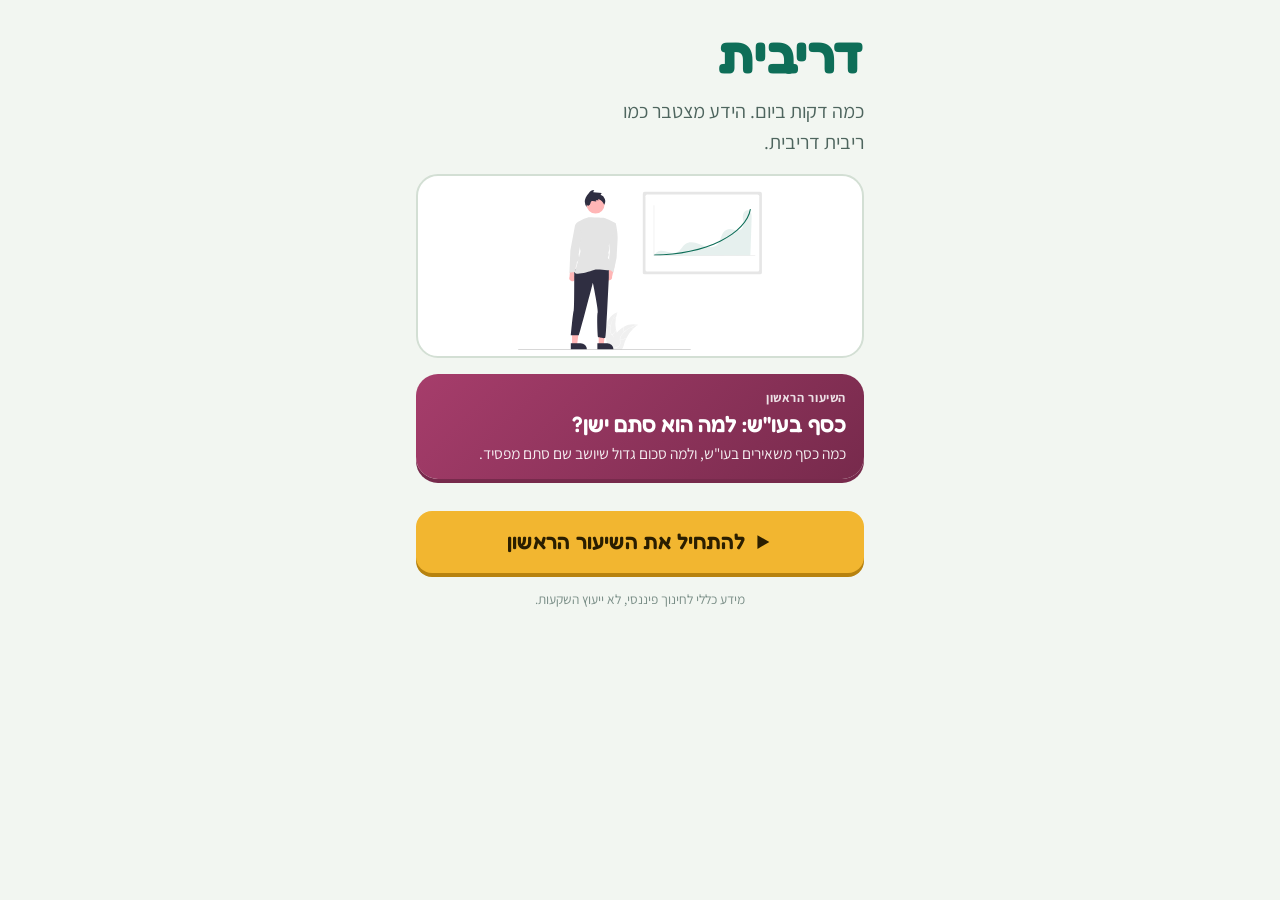
==== commit 08ff0382: "0.24.0: dribit.app opens the app straight away (landing-5) The landing page lost most visitors: of 1" ====
--- a/index.html
+++ b/index.html
@@ -16,6 +16,7 @@
 <title>דריבית</title>
 <link rel="manifest" href="manifest.webmanifest">
 <link rel="icon" type="image/png" sizes="32x32" href="icons/favicon-32.png?v=logo2">
+<link rel="icon" type="image/png" sizes="192x192" href="icons/icon-192.png?v=logo2">
 <link rel="icon" type="image/svg+xml" href="icons/icon.svg?v=logo2">
 <link rel="apple-touch-icon" href="icons/apple-touch-icon.png?v=logo2">
 <link rel="preconnect" href="https://fonts.googleapis.com">
@@ -24,7 +25,21 @@
 <link rel="stylesheet" href="styles.css">
 </head>
 <body>
-<div id="app"></div>
+<!-- 0.24: something on the screen while app.js and the lessons load (a blank page in the TikTok browser looks broken).
+     The app replaces it on its first render. -->
+<div id="app"><div style="min-height:100vh;min-height:100svh;display:flex;align-items:center;justify-content:center;font-size:18px;opacity:.7">פותחים את דריבית...</div></div>
+<script>
+// 0.24: a visitor sent here by dribit.app (?lp=, landing-5) reports that the page arrived, before the big files load,
+// under the same anonymous id as the visit. landing_view → app_boot → app_opened shows where people drop off.
+(function () {
+  var m = /[?&]lp=([A-Za-z0-9-]{8,64})/.exec(location.search);
+  if (!m) return;
+  try { if (sessionStorage.getItem('dribit.boot') === m[1]) return; sessionStorage.setItem('dribit.boot', m[1]); } catch (e) { /* ignore */ }
+  var body = JSON.stringify({ api_key: 'phc_tsse5UQex6pJhPK4yZkLjXLTXykftLFo8BXibrXa3Bqm', batch: [{ event: 'app_boot', timestamp: new Date().toISOString(),
+    properties: { distinct_id: m[1], landing_version: 'landing-5', $current_url: location.href.split('#')[0] } }] });
+  try { navigator.sendBeacon('https://eu.i.posthog.com/batch/', new Blob([body], { type: 'text/plain' })); } catch (e) { /* ignore */ }
+})();
+</script>
 <script src="config.js"></script>
 <script src="app.js"></script>
 </body>
--- a/styles.css
+++ b/styles.css
@@ -436,7 +436,7 @@
 .kicker { font-size: 13px; font-weight: 700; letter-spacing: .05em; color: var(--brand); }
 .kicker.review { color: var(--gold-ink); }
 .q-head { display: flex; justify-content: space-between; align-items: center; gap: 10px; }
-.peek { display: inline-flex; align-items: center; gap: 5px; border: 0; background: var(--surface-2); color: var(--ink-2); border-radius: 999px; padding: 5px 12px; font-size: 13.5px; font-weight: 700; cursor: pointer; flex: none; }
+.peek { display: inline-flex; align-items: center; gap: 5px; border: 0; background: var(--surface-2); color: var(--ink-2); border-radius: 999px; padding: 5px 14px; min-height: 44px; font-size: 13.5px; font-weight: 700; cursor: pointer; flex: none; }
 .peek svg { width: 15px; height: 15px; }
 .explain-card {
   background: var(--surface);
@@ -637,6 +637,33 @@
 .promises li { display: flex; flex-direction: column; border-inline-start: 4px solid var(--gold); padding-inline-start: 12px; line-height: 1.35; }
 .promises b { font-family: var(--font-display); font-weight: 600; font-size: 17px; }
 .promises span { color: var(--ink-2); font-size: 15px; }
+/* 0.22: the first screen, one button until the first lesson is done */
+.welcome.start { gap: 16px; }
+.welcome.start .welcome-art { cursor: pointer; }
+.welcome.start .welcome-art img { max-height: 160px; }
+.first-card {
+  width: 100%; border: 0; cursor: pointer; text-align: right; font: inherit;
+  display: flex; flex-direction: column; gap: 4px; line-height: 1.3;
+  border-radius: var(--r-lg); padding: 16px 18px;
+  background: linear-gradient(135deg, var(--u, var(--brand)), var(--u-deep, var(--brand-deep)));
+  color: #fff; box-shadow: 0 4px 0 var(--u-deep, var(--brand-deep));
+  animation: up .3s ease;
+}
+.first-card:active { transform: translateY(3px); box-shadow: 0 1px 0 var(--u-deep, var(--brand-deep)); }
+.first-card .eyebrow { color: #fff; opacity: .85; }
+.first-card b { font-family: var(--font-display); font-weight: 600; font-size: 22px; }
+.first-card .fc-what { font-size: 15.5px; opacity: .92; }
+.first-card .bar { height: 8px; margin-top: 8px; background: rgba(255, 255, 255, .25); }
+.first-card .bar i { background: #fff; }
+.welcome.start .start-btn { min-height: 62px; font-size: 21px; gap: 10px; animation: start-pulse 2.4s ease-in-out 1s infinite; }
+.welcome.start .start-btn svg { width: 22px; height: 22px; }
+/* short phones: the button stays on the first screen without scrolling */
+@media (max-height: 700px) { .welcome.start .welcome-art img { max-height: 110px; } .welcome.start .tag { font-size: 18px; } }
+@media (max-height: 600px) { .welcome.start .welcome-art { display: none; } .welcome.start { padding-top: 20px; } }
+@keyframes start-pulse { 0%, 100% { transform: scale(1); } 50% { transform: scale(1.035); } }
+@media (prefers-reduced-motion: reduce) { .welcome.start .start-btn { animation: none; } }
+.status-pick .eyebrow { color: var(--ok, var(--brand)); font-size: 14px; }
+.status-pick .goal-opt svg { width: 20px; height: 20px; flex: none; opacity: .6; }
 .goal-pick { display: flex; flex-direction: column; gap: 10px; }
 .goal-opt { display: flex; justify-content: space-between; align-items: center; text-align: right; }
 .goal-opt > span:first-child { display: flex; flex-direction: column; line-height: 1.2; }
@@ -732,15 +759,12 @@
 .repair-card { border-color: var(--flame); background: linear-gradient(160deg, var(--gold-soft), var(--surface) 70%); }
 .repair-card .rc-ic { background: var(--flame); color: #fff; animation: pulse-ic 1.6s ease-in-out infinite; }
 @keyframes pulse-ic { 0%, 100% { transform: scale(1); } 50% { transform: scale(1.08); } }
-.install-card .row, .reminder-card .row, .transfer-card .row, .transfer-box .row { display: flex; gap: 10px; }
-.install-card .row > *, .reminder-card .row > *, .transfer-card .row > *, .transfer-box .row > * { flex: 1; }
-.transfer-box { display: flex; flex-direction: column; gap: 10px; padding: 12px 14px; border-radius: var(--r-md); background: var(--brand-soft); }
-.transfer-box p { font-size: 15px; line-height: 1.45; }
+.install-card .row, .reminder-card .row { display: flex; gap: 10px; }
+.install-card .row > *, .reminder-card .row > * { flex: 1; }
 .card.opener { background: var(--brand-soft); border-color: transparent; gap: 8px; }
 .card.opener h2 { font-size: 19px; color: var(--brand); }
 .card.opener .lead { font-size: 15.5px; }
-.sheet .code-box, .sheet .copy-box { font-size: 14px; word-break: break-all; }
-.sheet .code-box { font-family: ui-monospace, Menlo, Consolas, monospace; direction: ltr; text-align: left; }
+.sheet .copy-box { font-size: 14px; word-break: break-all; }
 .fine.bad { color: var(--bad); font-weight: 700; }
 .reminder-card .rc-ic { background: var(--gold-soft); color: var(--flame); }
 .pilot-bar {
@@ -950,6 +974,10 @@
 .offer-top > svg { flex: none; width: 22px; height: 22px; color: var(--ink-2); transform: rotate(-90deg); transition: transform .18s ease; }
 details.offer[open] .offer-top > svg { transform: rotate(90deg); }
 .offer .offer-lead { font-size: 16px; line-height: 1.5; color: var(--ink); }
+/* folded: a plain line that says what opening it gives (hidden once open) */
+.offer .offer-hint { display: inline-flex; align-items: center; gap: 4px; align-self: flex-start; font-size: 15px; font-weight: 700; color: var(--brand); }
+.offer-hint svg { width: 18px; height: 18px; transform: rotate(-90deg); }
+details.offer[open] .offer-hint { display: none; }
 .offer-body { display: flex; flex-direction: column; gap: 14px; padding: 0 16px 16px; }
 
 /* what it takes and what you get, side by side */
@@ -962,6 +990,10 @@
 .offer-terms { display: flex; flex-direction: column; gap: 8px; padding-inline-start: 20px; list-style: disc; }
 .offer .offer-terms li { font-size: 15px; line-height: 1.5; color: var(--ink-2); }
 .offer .offer-terms li::marker { color: var(--ink-2); }
+.offer .offer-sub { display: block; font-size: 15px; font-weight: 700; color: var(--ink); margin-bottom: 8px; }
+.offer-steps { display: flex; flex-direction: column; gap: 10px; list-style: none; padding: 0; margin: 0; }
+.offer .offer-steps li { display: flex; align-items: flex-start; gap: 10px; font-size: 15px; line-height: 1.5; color: var(--ink); }
+.offer-step-n { flex: none; width: 26px; height: 26px; border-radius: 50%; display: grid; place-items: center; background: var(--brand); color: var(--on-brand, #fff); font: 700 14px/1 var(--font-display); margin-top: 1px; }
 .offer .offer-caution { display: flex; align-items: flex-start; gap: 10px; padding: 12px 14px; border-radius: var(--r-sm); background: var(--gold-soft); color: var(--ink); font-size: 15px; font-weight: 600; line-height: 1.45; }
 .offer-caution svg { flex: none; width: 20px; height: 20px; margin-top: 1px; color: var(--gold-ink); }
 
@@ -1004,6 +1036,11 @@
 details.offer > summary:focus-visible { outline-offset: -3px; }
 .cmp-opt > .offer { --o-bg: var(--surface-2); --o-well: var(--surface); margin: 2px -14px -12px; border: 0; border-top: 2px solid var(--line); border-radius: 0 0 calc(var(--r-md) - 2px) calc(var(--r-md) - 2px); }
 .cmp-opt > .offer .offer-head, .cmp-opt > .offer .offer-body { padding-inline: 14px; }
+/* two partners in one option: trays stack, only the last one closes the card's corners */
+.cmp-opt > .offer:not(:last-child) { margin-bottom: 0; border-radius: 0; }
+.cmp-opt > .offer + .offer { margin-top: 0; }
+/* on the done screen with more than one offer: folded cards, one under the other */
+.compare.on-done > details.offer + details.offer { margin-top: 0; }
 .compare .fine, .chip.plain { color: var(--ink-2); }
 
 /* on the 5.2 done screen: the card stands alone, with a line above and the way back to the comparison below */
@@ -1030,10 +1067,6 @@
 }
 .sheet textarea:focus { outline: none; border-color: var(--brand); }
 .shake { animation: shake .35s; }
-.install-steps { display: flex; flex-direction: column; gap: 12px; }
-.install-steps li { display: flex; gap: 12px; align-items: flex-start; line-height: 1.45; }
-.install-steps .num-badge { background: var(--brand); color: var(--on-brand); }
-.install-steps svg { width: 20px; height: 20px; vertical-align: -4px; color: var(--brand); }
 .level-up { display: flex; flex-direction: column; align-items: center; text-align: center; gap: 8px; padding-top: 6px; }
 .lvl-coin {
   width: 104px; height: 104px; border-radius: 50%; display: grid; place-items: center; color: #5A3D00;
@@ -1523,3 +1556,23 @@
 .nav-inner.n3 { grid-template-columns: repeat(3, 1fr); }
 .nav-inner.n4 { grid-template-columns: repeat(4, 1fr); }
 .chip.pts svg { color: var(--gold); }
+
+/* ---------- 0.21: add to the home screen in one tap (Jonathan, 3.11: "אך ורק כפתור אחד") ---------- */
+.sheet.ask-install { text-align: center; }
+.sheet.ask-install .nudge { justify-content: center; margin-top: 0; }
+/* the pointer: two big lines and an arrow at the browser's button (iPhone: the share button under the page; Android: the
+   menu above it) */
+.sheet.pointer { gap: 8px; text-align: center; padding-top: 26px; }
+.sheet.pointer.down { padding-bottom: calc(92px + env(safe-area-inset-bottom, 0px)); }
+.pt-line { font-family: var(--font-display); font-weight: 600; font-size: 22px; line-height: 1.35; }
+.pt-line svg { width: 26px; height: 26px; vertical-align: -5px; color: var(--brand); margin-inline: 2px; }
+.pt-sub { color: var(--ink-3); font-size: 15px; margin-top: 4px; }
+.pt-sub svg { width: 17px; height: 17px; vertical-align: -3px; }
+.pt-arrow { position: fixed; z-index: 22; color: var(--gold); pointer-events: none; filter: drop-shadow(0 2px 4px rgba(0, 0, 0, .25)); }
+.pt-arrow svg { width: 64px; height: 64px; display: block; }
+.pt-arrow.down { left: 50%; bottom: calc(8px + env(safe-area-inset-bottom, 0px)); margin-left: -32px; animation: pt-down 1s ease-in-out infinite; }
+.pt-arrow.up { right: 10px; top: calc(6px + env(safe-area-inset-top, 0px)); animation: pt-up 1s ease-in-out infinite; }
+.pt-arrow.up svg { transform: rotate(180deg); }
+@keyframes pt-down { 0%, 100% { transform: translateY(-6px); } 50% { transform: translateY(6px); } }
+@keyframes pt-up { 0%, 100% { transform: translateY(6px); } 50% { transform: translateY(-6px); } }
+@media (prefers-reduced-motion: reduce) { .pt-arrow { animation: none; } }
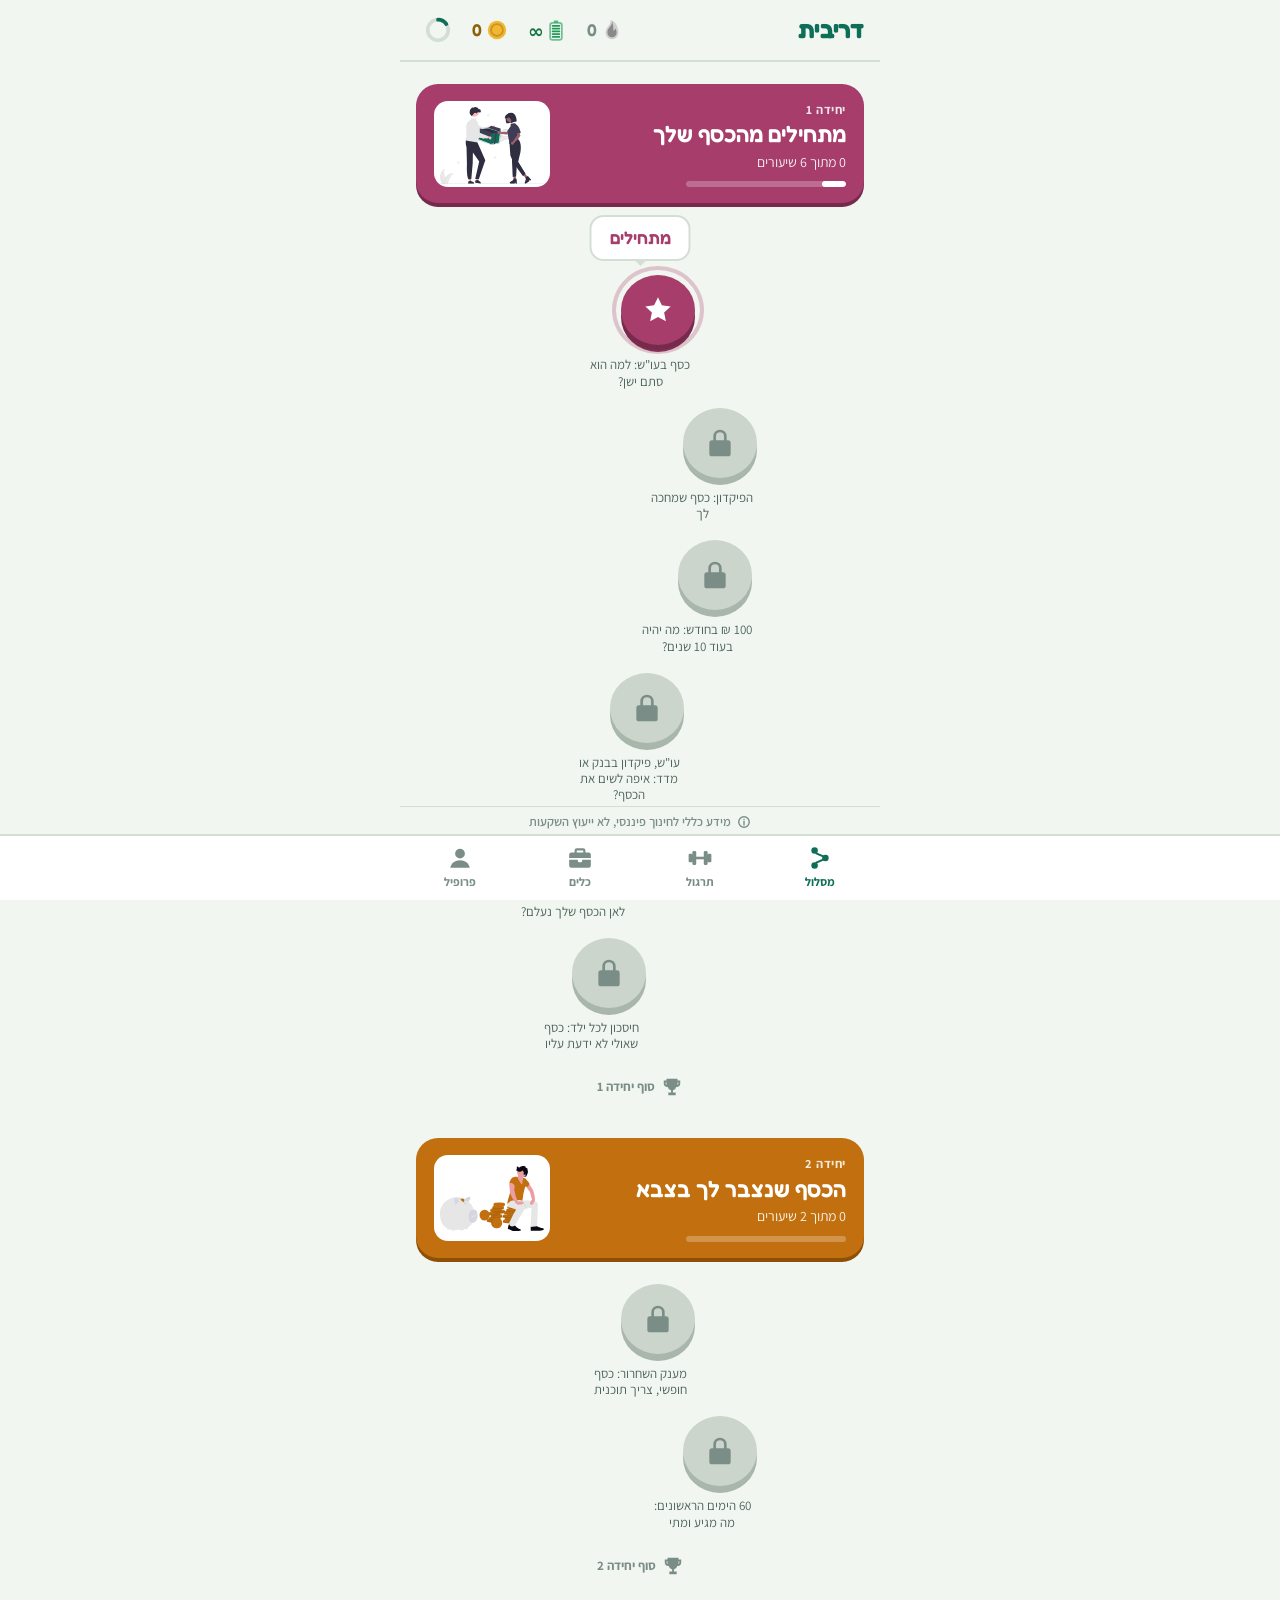
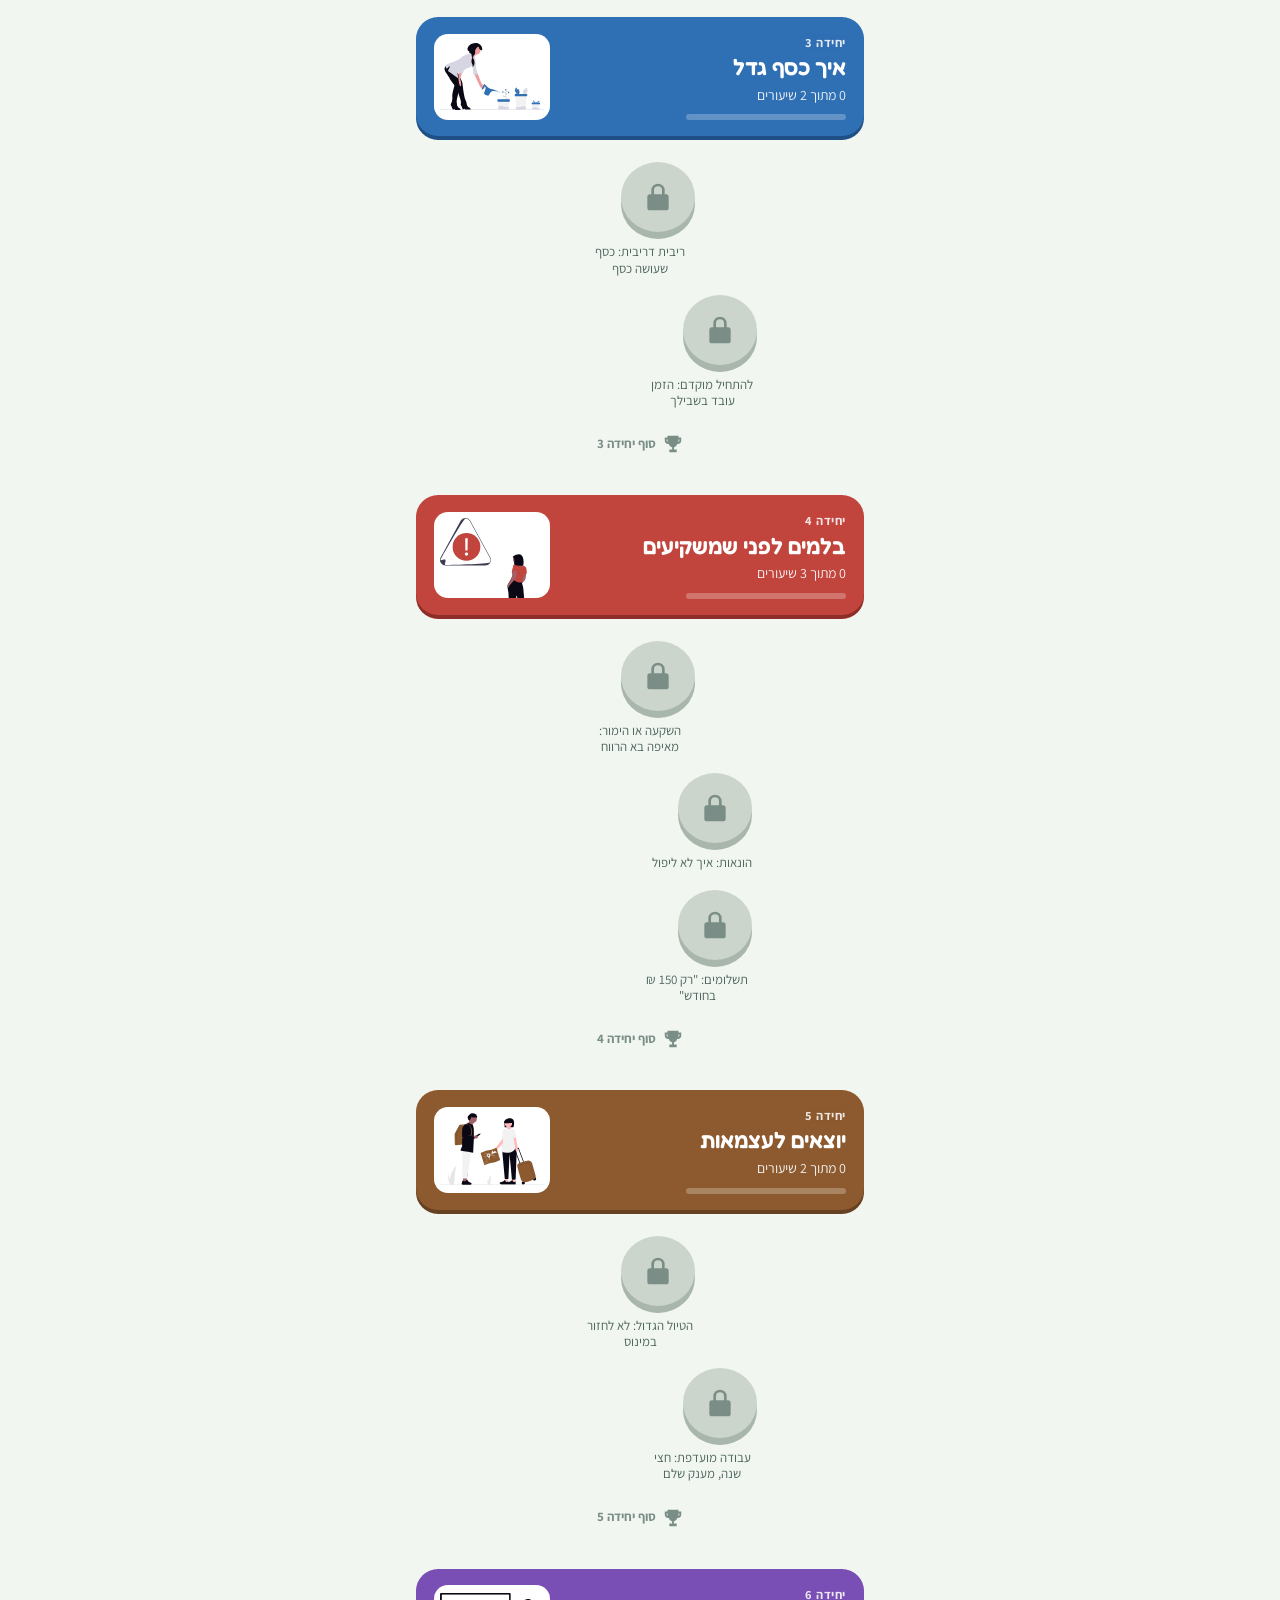
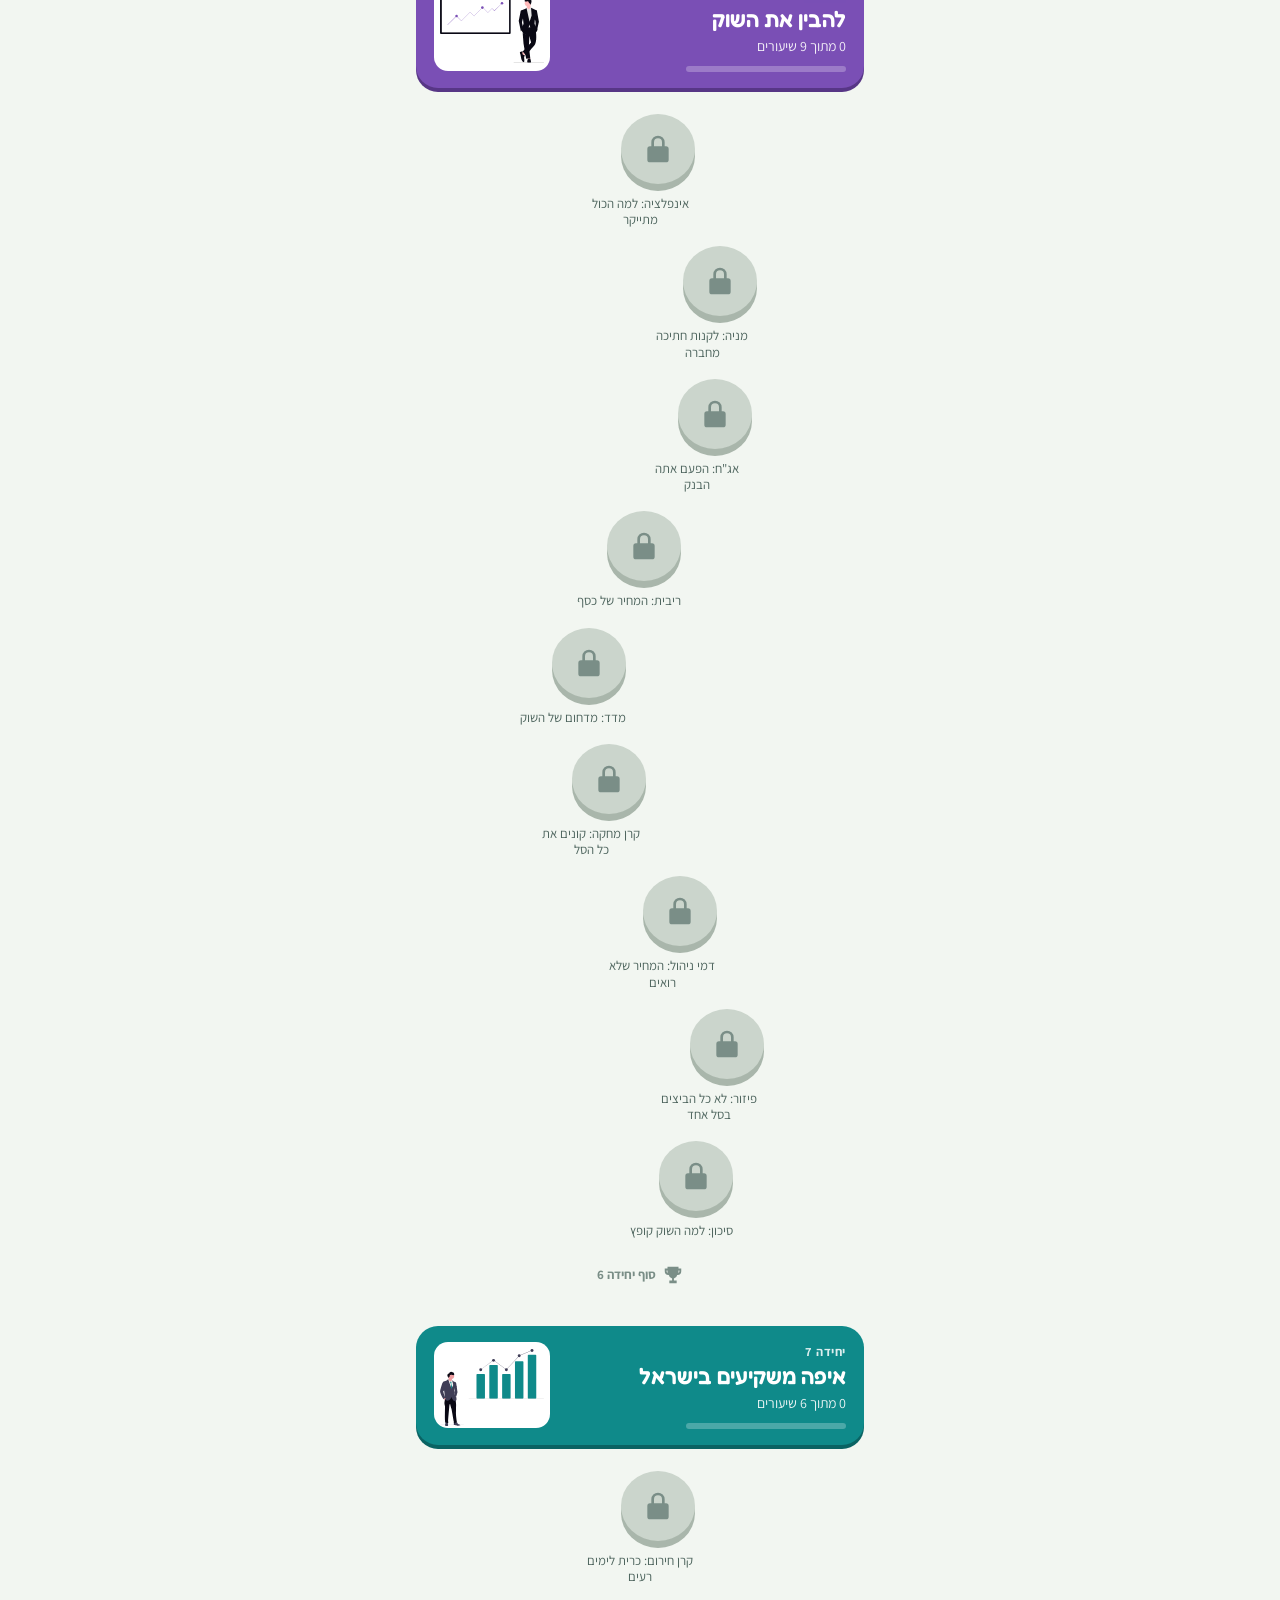
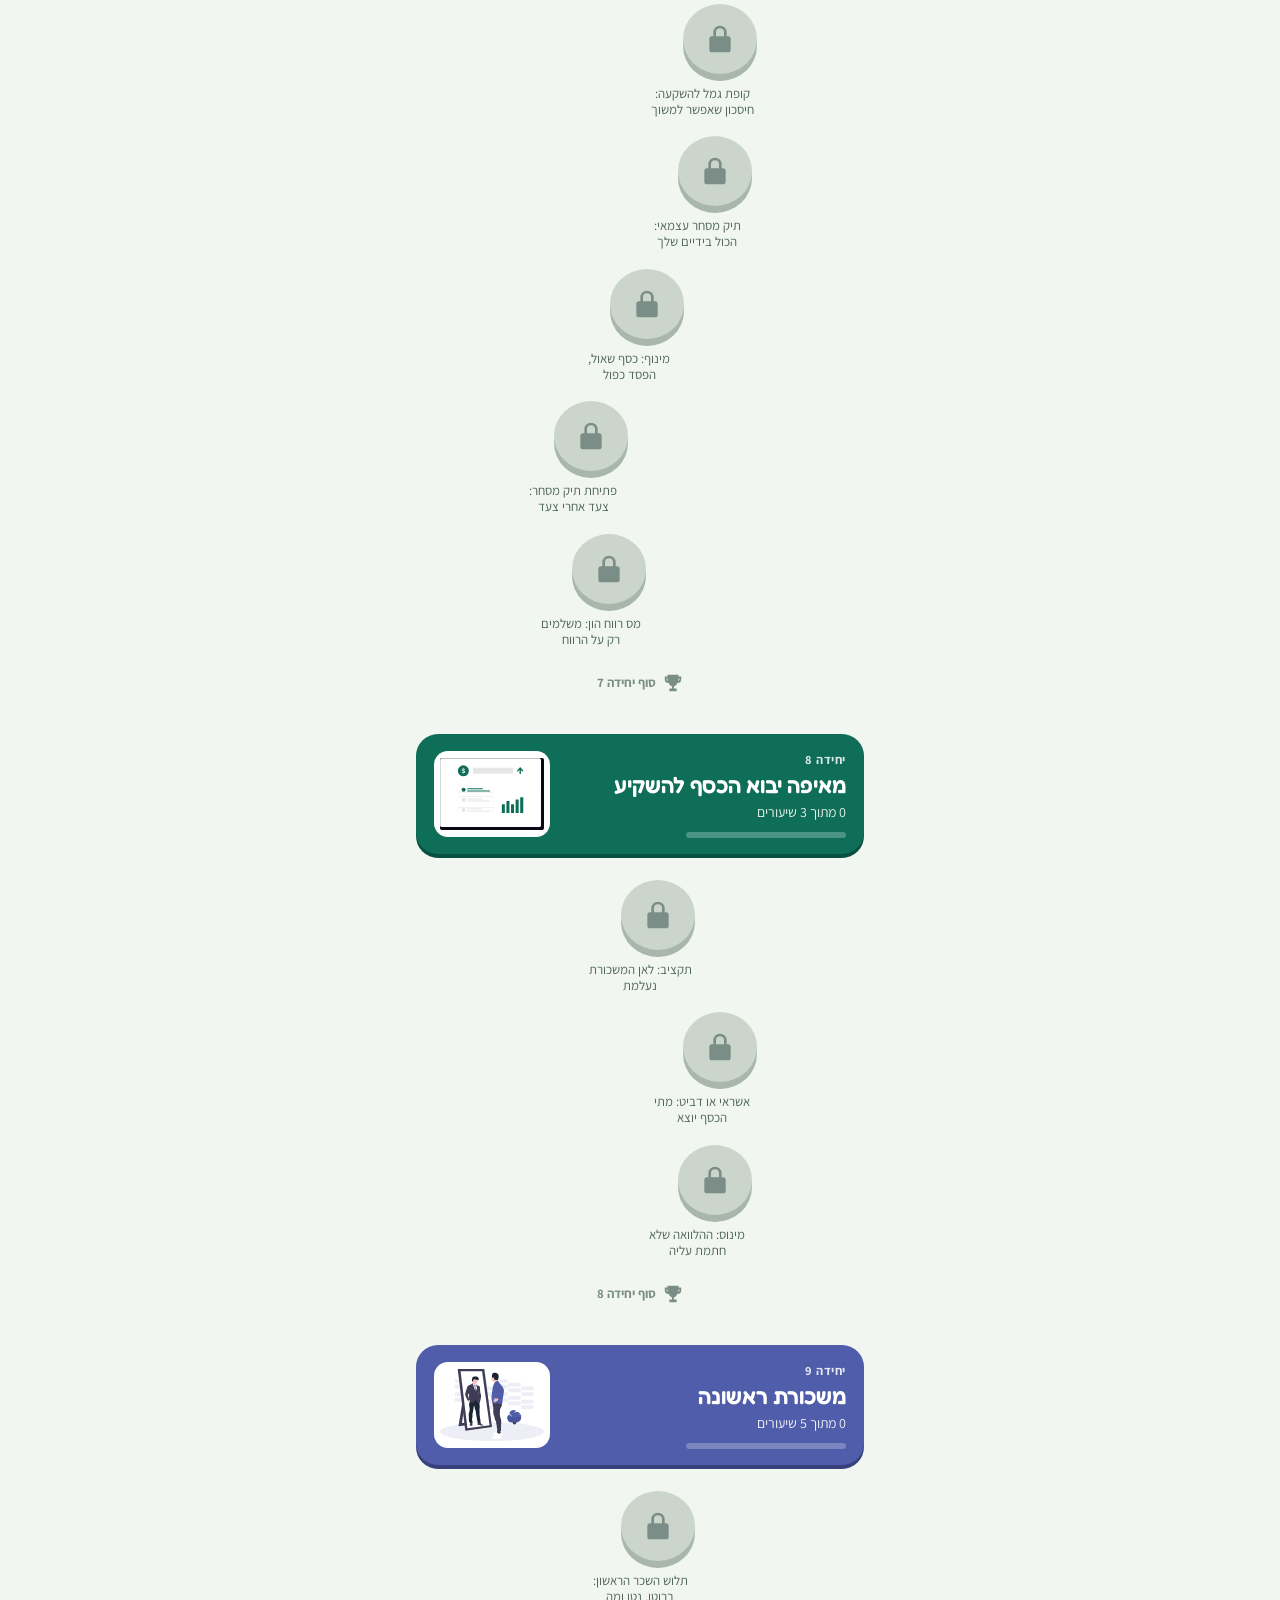
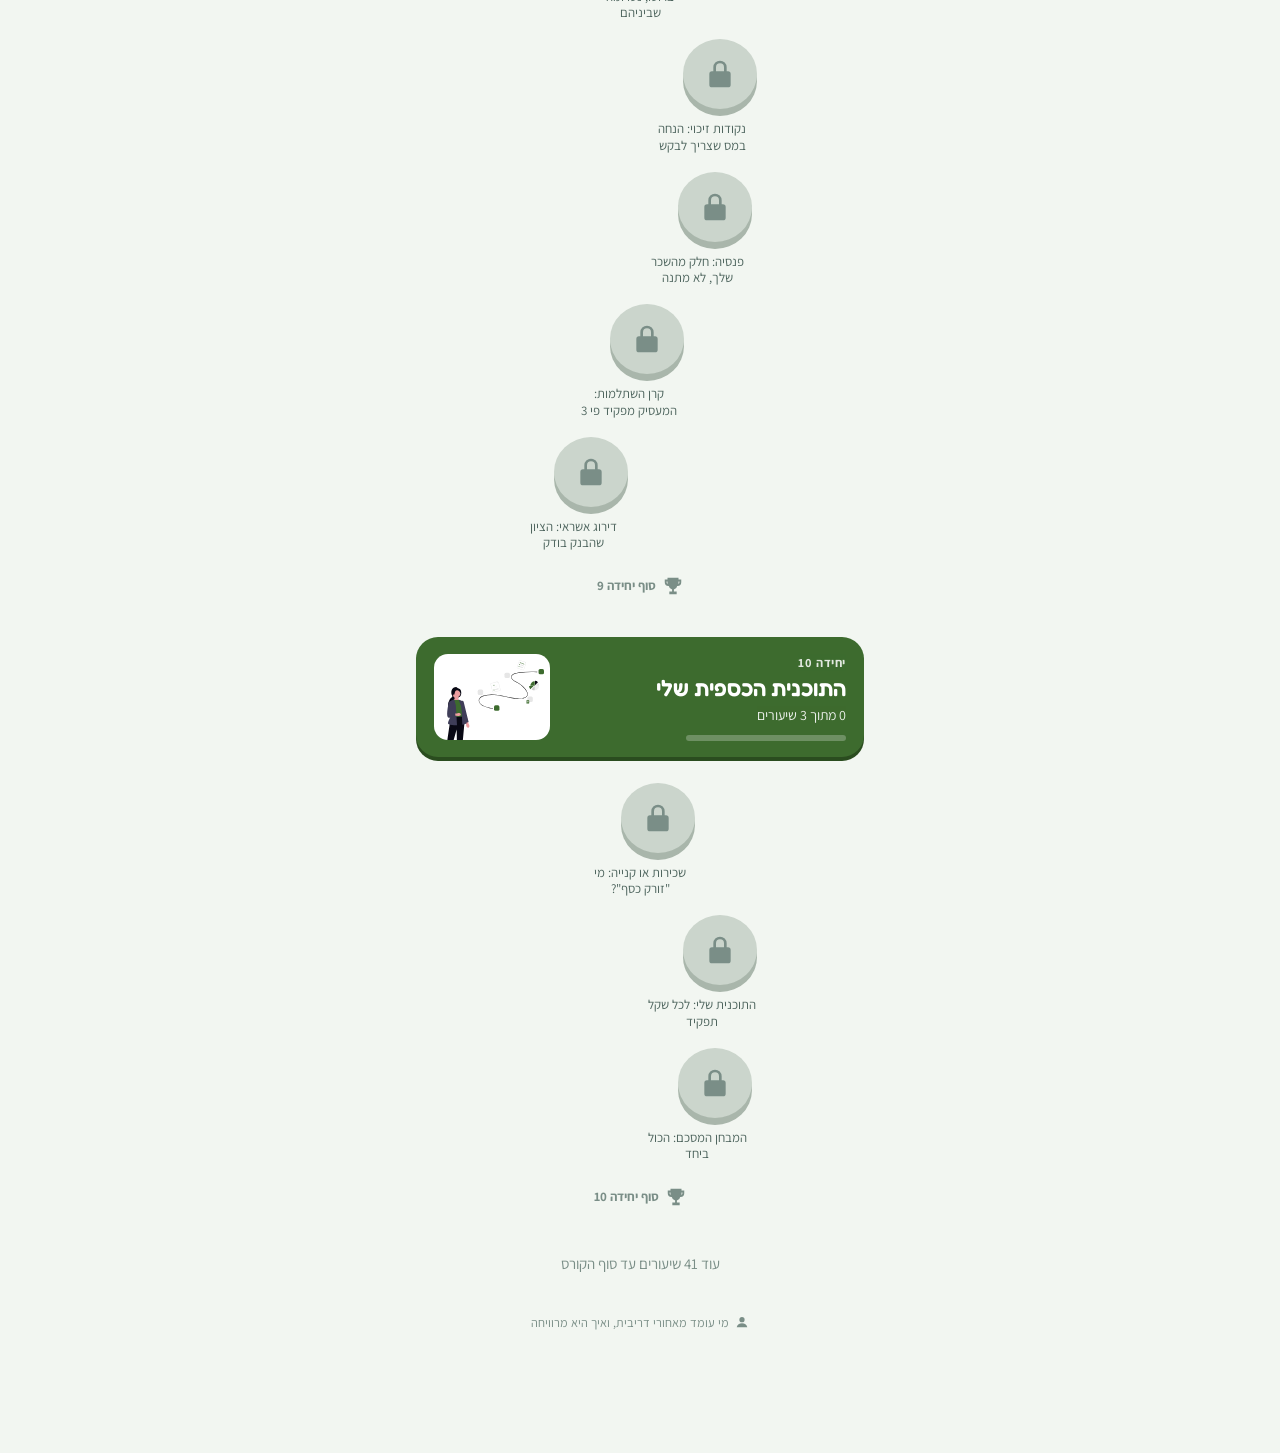
==== commit 9984e1be: "0.32.0: the app at dribit.app/app/, so the address bar shows dribit.app Jonathan opened dribit.app i" ====
--- a/index.html
+++ b/index.html
@@ -3,6 +3,62 @@
 <head>
 <meta charset="utf-8">
 <meta name="viewport" content="width=device-width, initial-scale=1, maximum-scale=1, user-scalable=no, viewport-fit=cover">
+<script>
+// 0.32 (Jonathan, 17.11: dribit.app showed jonathanriahi.github.io in the address bar): the app is also served at
+// https://dribit.app/app/ (the Cloudflare Worker in landing/domain/), and dribit.app opens it there. A phone keeps
+// progress separately for every address, so the first open at dribit.app takes this phone's progress from the github.io
+// address, once: a quick trip to landing/move.html there and back, with the progress after the # (never sent to a server).
+// Installed apps (home screen, Android app, iPhone app) stay at github.io and never move.
+(function () {
+  var MOVE = 'https://jonathanriahi.github.io/dribit/landing/move.html', HOME = 'https://dribit.app/app/';
+  var KEY = 'dribit.progress.v1', DONE = 'dribit.moved.v1', ASKED = 'dribit.moving';
+  var KEYS = [KEY, 'dribit.notifNo.v1', 'dribit.asks.v1'];
+  var host = location.hostname, hash = location.hash || '', installed = true;
+  try { installed = !!(window.DribitNative || navigator.standalone || window.matchMedia('(display-mode: standalone)').matches || window.self !== window.top); } catch (e) { /* treat as installed: stay */ }
+  function go(url) { window.DRIBIT_MOVING = true; location.replace(url); }
+  try {
+    if (host === 'jonathanriahi.github.io') {
+      // this phone's browser already moved to dribit.app: a browser tab here (an old link, a reminder tap) goes on there,
+      // so the progress never splits in two
+      if (!installed && localStorage.getItem('dribit.movedTo') && !/^#i=/.test(hash)) go(HOME + location.search);
+      return;
+    }
+    if (!/(^|\.)dribit\.app$/.test(host)) return;
+    var asked = sessionStorage.getItem(ASKED), m = /^#move=([A-Za-z0-9_-]*)$/.exec(hash);
+    if (m) {
+      try { history.replaceState(history.state, '', location.href.split('#')[0]); } catch (e) { /* ignore */ }
+      if (!asked) return; // only the answer this tab asked for
+      sessionStorage.removeItem(ASKED);
+      var how = 'none', uid = null;
+      if (m[1] && m[1] !== '0' && !localStorage.getItem(KEY)) {
+        try {
+          var o = JSON.parse(decodeURIComponent(escape(atob(m[1].replace(/-/g, '+').replace(/_/g, '/')))));
+          var st = JSON.parse(o[KEY]);
+          if (st && typeof st === 'object') {
+            KEYS.forEach(function (k) { if (typeof o[k] === 'string') localStorage.setItem(k, o[k]); });
+            how = 'progress'; uid = typeof st.uid === 'string' ? st.uid : null;
+          }
+        } catch (e) { how = 'broken'; }
+      }
+      localStorage.setItem(DONE, how + ' ' + new Date().toISOString());
+      if (uid) {
+        var body = JSON.stringify({ api_key: 'phc_tsse5UQex6pJhPK4yZkLjXLTXykftLFo8BXibrXa3Bqm', batch: [{ event: 'progress_moved', timestamp: new Date().toISOString(),
+          properties: { distinct_id: uid, from: 'github.io', to: 'dribit.app', $current_url: location.href.split('#')[0] } }] });
+        try { navigator.sendBeacon('https://eu.i.posthog.com/batch/', new Blob([body], { type: 'text/plain' })); } catch (e) { /* ignore */ }
+      }
+      return;
+    }
+    if (installed || /^#i=/.test(hash) || localStorage.getItem(KEY) || localStorage.getItem(DONE)) return;
+    if (asked) { localStorage.setItem(DONE, 'noanswer ' + new Date().toISOString()); return; } // back without an answer: no second trip
+    sessionStorage.setItem(ASKED, '1');
+    go(MOVE + '#back=' + encodeURIComponent(location.href.split('#')[0]));
+  } catch (e) { /* storage blocked: the app opens here as it is */ }
+})();
+</script>
+<!-- 0.24.1: the iPhone home-screen icon, first in the page and downloaded at once (it showed only after a wait).
+     Safari fetches it when "Add to Home Screen" opens; the early download puts it in the phone's cache by then. -->
+<link rel="apple-touch-icon" sizes="180x180" href="icons/apple-touch-icon.png?v=logo2">
+<link rel="preload" as="image" href="icons/apple-touch-icon.png?v=logo2" fetchpriority="high">
 <meta name="theme-color" content="#0E6E58">
 <meta name="description" content="כמה דקות ביום. הידע מצטבר כמו ריבית דריבית.">
 <meta name="apple-mobile-web-app-capable" content="yes">
@@ -18,22 +74,36 @@
 <link rel="icon" type="image/png" sizes="32x32" href="icons/favicon-32.png?v=logo2">
 <link rel="icon" type="image/png" sizes="192x192" href="icons/icon-192.png?v=logo2">
 <link rel="icon" type="image/svg+xml" href="icons/icon.svg?v=logo2">
-<link rel="apple-touch-icon" href="icons/apple-touch-icon.png?v=logo2">
 <link rel="preconnect" href="https://fonts.googleapis.com">
 <link rel="preconnect" href="https://fonts.gstatic.com" crossorigin>
-<link rel="stylesheet" href="https://fonts.googleapis.com/css2?family=Assistant:wght@400;600;700&family=Fredoka:wght@500;600;700&display=swap">
+<!-- 0.25.1: the lessons start downloading together with the code (before, only after app.js had loaded: two waits in a row) -->
+<link rel="preload" href="data/lessons.json" as="fetch" crossorigin>
+<!-- 0.25.1: the Google font no longer holds the first paint (a blank moment before anything showed); the text swaps to it when it arrives -->
+<link rel="stylesheet" href="https://fonts.googleapis.com/css2?family=Assistant:wght@400;600;700&family=Fredoka:wght@500;600;700&display=swap" media="print" onload="this.media='all'">
+<noscript><link rel="stylesheet" href="https://fonts.googleapis.com/css2?family=Assistant:wght@400;600;700&family=Fredoka:wght@500;600;700&display=swap"></noscript>
 <link rel="stylesheet" href="styles.css">
+<style>
+/* 0.25.1: the opening screen while the code and lessons load: the logo on green, like an app opening (it said "פותחים את דריבית...") */
+.boot { position: fixed; inset: 0; z-index: 1; display: flex; flex-direction: column; align-items: center; justify-content: center; gap: 16px;
+  background: #0E6E58 radial-gradient(90% 60% at 50% 40%, #14907A 0%, #0E6E58 55%, #08503F 100%); color: #FFFFFF;
+  font: 700 26px/1.2 'Assistant', 'Arial Hebrew', system-ui, sans-serif; letter-spacing: .01em; }
+.boot svg { width: 104px; height: 104px; border-radius: 20px; box-shadow: 0 12px 32px rgba(3, 40, 31, .45); animation: boot-in .35s ease-out both, boot-pulse 1.8s ease-in-out .35s infinite; }
+.boot span { animation: boot-in .35s ease-out .08s both; }
+@keyframes boot-in { from { opacity: 0; transform: scale(.92); } to { opacity: 1; transform: none; } }
+@keyframes boot-pulse { 50% { transform: scale(1.04); } }
+@media (prefers-reduced-motion: reduce) { .boot svg, .boot span { animation: none; } }
+</style>
 </head>
 <body>
 <!-- 0.24: something on the screen while app.js and the lessons load (a blank page in the TikTok browser looks broken).
-     The app replaces it on its first render. -->
-<div id="app"><div style="min-height:100vh;min-height:100svh;display:flex;align-items:center;justify-content:center;font-size:18px;opacity:.7">פותחים את דריבית...</div></div>
+     0.25.1: the logo is drawn right here in the page, so it shows at once with no extra download. The app replaces it on its first render. -->
+<div id="app"><div class="boot" role="status" aria-label="פותחים את דריבית"><svg xmlns="http://www.w3.org/2000/svg" viewBox="0 0 512 512" aria-hidden="true"><defs><radialGradient id="boot-bg" cx="30%" cy="22%" r="90%"><stop offset="0" stop-color="#14907A"/><stop offset="1" stop-color="#08503F"/></radialGradient><linearGradient id="boot-gold" x1="0" y1="0" x2="0" y2="1"><stop offset="0" stop-color="#FFE08A"/><stop offset=".5" stop-color="#F6C02E"/><stop offset="1" stop-color="#E0A21A"/></linearGradient><radialGradient id="boot-glow"><stop offset="0" stop-color="#FFD866" stop-opacity=".55"/><stop offset="1" stop-color="#FFD866" stop-opacity="0"/></radialGradient><clipPath id="boot-r"><rect width="512" height="512" rx="96"/></clipPath></defs><g clip-path="url(#boot-r)"><rect width="512" height="512" fill="url(#boot-bg)"/><ellipse cx="256" cy="150" rx="170" ry="110" fill="url(#boot-glow)"/><path d="M166.0 404.0L256.0 342.0L346.0 404.0" fill="none" stroke="#03362B" stroke-opacity="0.35" stroke-width="40.0" stroke-linecap="round" stroke-linejoin="round" /><path d="M166.0 392.0L256.0 330.0L346.0 392.0" fill="none" stroke="#FFFFFF" stroke-opacity="0.38" stroke-width="40.0" stroke-linecap="round" stroke-linejoin="round" /><path d="M149.0 324.0L256.0 248.0L363.0 324.0" fill="none" stroke="#03362B" stroke-opacity="0.35" stroke-width="48.0" stroke-linecap="round" stroke-linejoin="round" /><path d="M149.0 312.0L256.0 236.0L363.0 312.0" fill="none" stroke="#FFFFFF" stroke-opacity="0.72" stroke-width="48.0" stroke-linecap="round" stroke-linejoin="round" /><path d="M131.0 232.0L256.0 142.0L381.0 232.0" fill="none" stroke="#03362B" stroke-opacity="0.35" stroke-width="58.0" stroke-linecap="round" stroke-linejoin="round" /><path d="M131.0 228.0L256.0 138.0L381.0 228.0" fill="none" stroke="#B47C08" stroke-opacity="1" stroke-width="58.0" stroke-linecap="round" stroke-linejoin="round" /><path d="M131.0 220.0L256.0 130.0L381.0 220.0" fill="none" stroke="url(#boot-gold)" stroke-opacity="1" stroke-width="58.0" stroke-linecap="round" stroke-linejoin="round" /><path transform="translate(392 118) scale(18)" d="M0 -1C.12 -.3 .3 -.12 1 0C.3 .12 .12 .3 0 1C-.12 .3 -.3 .12 -1 0C-.3 -.12 -.12 -.3 0 -1Z" fill="#FFF3C4" fill-opacity="1"/><path transform="translate(126 150) scale(10)" d="M0 -1C.12 -.3 .3 -.12 1 0C.3 .12 .12 .3 0 1C-.12 .3 -.3 .12 -1 0C-.3 -.12 -.12 -.3 0 -1Z" fill="#FFF3C4" fill-opacity="0.8"/></g></svg><span>דריבית</span></div></div>
 <script>
 // 0.24: a visitor sent here by dribit.app (?lp=, landing-5) reports that the page arrived, before the big files load,
 // under the same anonymous id as the visit. landing_view → app_boot → app_opened shows where people drop off.
 (function () {
   var m = /[?&]lp=([A-Za-z0-9-]{8,64})/.exec(location.search);
-  if (!m) return;
+  if (!m || window.DRIBIT_MOVING) return;
   try { if (sessionStorage.getItem('dribit.boot') === m[1]) return; sessionStorage.setItem('dribit.boot', m[1]); } catch (e) { /* ignore */ }
   var body = JSON.stringify({ api_key: 'phc_tsse5UQex6pJhPK4yZkLjXLTXykftLFo8BXibrXa3Bqm', batch: [{ event: 'app_boot', timestamp: new Date().toISOString(),
     properties: { distinct_id: m[1], landing_version: 'landing-5', $current_url: location.href.split('#')[0] } }] });
--- a/styles.css
+++ b/styles.css
@@ -317,6 +317,9 @@
 .node.done:active { box-shadow: 0 1px 0 var(--gold-deep); }
 .node.current { position: relative; background: var(--u, var(--brand)); color: #fff; box-shadow: 0 7px 0 var(--u-deep, var(--brand-deep)); }
 .node.current:active { box-shadow: 0 1px 0 var(--u-deep, var(--brand-deep)); }
+.node.open { background: var(--u, var(--brand)); color: #fff; box-shadow: 0 7px 0 var(--u-deep, var(--brand-deep)); opacity: .8; }
+.node.open:active { box-shadow: 0 1px 0 var(--u-deep, var(--brand-deep)); }
+.node.open svg { width: 26px; height: 26px; }
 .node.current::before {
   content: ''; position: absolute; inset: -9px; border-radius: 50%;
   border: 4px solid var(--u, var(--brand)); opacity: .28; pointer-events: none;
@@ -334,6 +337,8 @@
   content: ''; position: absolute; top: 100%; left: 50%; margin-left: -7px;
   border: 7px solid transparent; border-top-color: var(--line);
 }
+/* 0.29: a new person's first screen is this path, so the first circle's "מתחילים" is a little bigger */
+.node-wrap.current.first .start-tip { font-size: 17px; padding: 8px 18px; border-radius: 14px; }
 .node-label { text-align: center; font-size: 13px; color: var(--ink-2); margin-top: 12px; max-width: 110px; line-height: 1.25; }
 .unit-end { display: flex; align-items: center; gap: 6px; color: var(--ink-3); font-size: 13px; font-weight: 700; padding-top: 6px; }
 .unit-end svg { width: 22px; height: 22px; }
@@ -399,7 +404,7 @@
 .lesson-row .dot { width: 36px; height: 36px; border-radius: 50%; display: grid; place-items: center; flex: none; background: var(--lock); color: var(--ink-3); }
 .lesson-row .dot svg { width: 18px; height: 18px; }
 .lesson-row.done .dot { background: var(--gold); color: #5A3D00; }
-.lesson-row.current .dot { background: var(--brand); color: #fff; }
+.lesson-row.current .dot, .lesson-row.open .dot { background: var(--brand); color: #fff; }
 .lesson-row .t { flex: 1; min-width: 0; display: flex; flex-direction: column; line-height: 1.35; }
 .lesson-row .t span { font-size: 14px; color: var(--ink-3); }
 .rules { display: flex; flex-direction: column; }
@@ -1323,7 +1328,7 @@
 
 /* ---------- 0.12: colors that open by level (Jonathan, 21.10: "נפתחים לפי שלב") ---------- */
 /* AA fixes every color needs (some already fail today) */
-.lesson-row.current .dot { color: var(--on-brand); }
+.lesson-row.current .dot, .lesson-row.open .dot { color: var(--on-brand); }
 .switch[aria-checked="true"]::after { background: var(--on-brand); }
 .invite-bar { background: linear-gradient(90deg, var(--brand), var(--brand-2)); color: var(--on-brand); }
 .seg button[aria-pressed="true"] small { color: var(--brand); }
@@ -1421,6 +1426,8 @@
 [data-skin="raspberry"]{--brand:#C2185B;--brand-deep:#8A0F40;--brand-soft:#FBE0EB;--on-brand:#FFFFFF;--brand-2:#9C27B0;--q-accent:var(--brand);--brand-img:none;--mark-img:none;--mark-fill:currentColor;--sw-img:linear-gradient(135deg,var(--brand) 35%,var(--brand-2));--bg:#FAF3F4;--surface:#FFFFFF;--surface-2:#F5E7EA;--line:#E8D6D9;--ink:#3A2227;--ink-2:#6F585D;--ink-3:#978386;--example-bg:#F9F1F2;--lock:#DCCED0;--lock-deep:#BFADB0}
 [data-skin="neon"]{--brand:#0B6F8C;--brand-deep:#084E63;--brand-soft:#DCEFF4;--on-brand:#FFFFFF;--brand-2:#7A3BD0;--q-accent:var(--brand);--brand-img:linear-gradient(120deg,#08775C,var(--brand) 45%,var(--brand-2));--mark-img:linear-gradient(90deg,#08775C,var(--brand) 45%,var(--brand-2));--mark-fill:transparent;--sw-img:linear-gradient(135deg,#08775C,var(--brand) 50%,var(--brand-2));--bg:#EFF6F9;--surface:#FFFFFF;--surface-2:#E2EEF3;--line:#CEDEE5;--ink:#132E38;--ink-2:#4D636C;--ink-3:#798C94;--example-bg:#EDF4F8;--lock:#C7D4DA;--lock-deep:#A4B5BC}
 [data-skin="gold"]{--brand:#1F262B;--brand-deep:#0A0D0F;--brand-soft:#F5EBD3;--on-brand:#F5C04A;--brand-2:#3B3428;--q-accent:var(--brand);--brand-img:linear-gradient(135deg,var(--brand),var(--brand-2));--mark-img:linear-gradient(90deg,#1F262B,#8C6107);--mark-fill:transparent;--sw-img:linear-gradient(135deg,#1F262B 40%,#B7820F);--bg:#F7F4EF;--surface:#FFFFFF;--surface-2:#F0EBE1;--line:#E1DBCD;--ink:#2E291F;--ink-2:#635F56;--ink-3:#8C8880;--example-bg:#F6F3EC;--lock:#D7D1C6;--lock-deep:#B8B1A3}
+[data-skin="bronze"]{--brand:#8A4F1D;--brand-deep:#5E3410;--brand-soft:#F6E6D6;--on-brand:#FFFFFF;--brand-2:#9A5A22;--q-accent:var(--brand);--brand-img:linear-gradient(135deg,#7A4419,#A0602A);--mark-img:linear-gradient(90deg,#7A4419,#A0602A);--mark-fill:transparent;--sw-img:linear-gradient(135deg,#6E3C14 30%,#C98A4B);--bg:#F9F3F0;--surface:#FFFFFF;--surface-2:#F3E9E2;--line:#E6D8CF;--ink:#382517;--ink-2:#6D5B4F;--ink-3:#95857A;--example-bg:#F8F2ED;--lock:#DBCFC8;--lock-deep:#BDAFA5}
+[data-skin="diamond"]{--brand:#1D3D6B;--brand-deep:#0F2445;--brand-soft:#DDE9F7;--on-brand:#CFF0FF;--brand-2:#3A2F7A;--q-accent:var(--brand);--brand-img:linear-gradient(135deg,var(--brand),var(--brand-2));--mark-img:linear-gradient(90deg,#1D3D6B,#5A4FC8);--mark-fill:transparent;--sw-img:linear-gradient(135deg,#1D3D6B 30%,#7FC8F0 75%,#C3B5FF);--bg:#F1F5FA;--surface:#FFFFFF;--surface-2:#E5ECF5;--line:#D3DCE9;--ink:#232A35;--ink-2:#59606A;--ink-3:#838992;--example-bg:#EFF3F9;--lock:#CBD2DD;--lock-deep:#AAB3C0}
 @media (prefers-color-scheme: dark) {
   :root:not([data-theme="light"])[data-skin="forest"], :root:not([data-theme="light"]) [data-skin="forest"]{--brand:#23A583;--brand-deep:#157A5F;--brand-soft:#112E27;--on-brand:#04120E;--brand-2:#2BB3A6;--q-accent:var(--brand);--brand-img:none;--mark-img:none;--mark-fill:currentColor;--sw-img:linear-gradient(135deg,var(--brand) 35%,var(--brand-2));--bg:#0C1714;--surface:#14221E;--surface-2:#1C2E29;--line:#26392F;--ink:#E7F1EC;--ink-2:#A9BDB5;--ink-3:#7C9188;--example-bg:#1A2C27;--lock:#2A3A35;--lock-deep:#1E2B27}
   :root:not([data-theme="light"])[data-skin="sea"], :root:not([data-theme="light"]) [data-skin="sea"]{--brand:#5B9BF2;--brand-deep:#2F64AD;--brand-soft:#15284A;--on-brand:#030F22;--brand-2:#4FB3E8;--q-accent:var(--brand);--brand-img:none;--mark-img:none;--mark-fill:currentColor;--sw-img:linear-gradient(135deg,var(--brand) 35%,var(--brand-2));--bg:#10151C;--surface:#191F29;--surface-2:#222A37;--line:#2B3444;--ink:#E9EFF7;--ink-2:#AFB8C8;--ink-3:#828C9D;--example-bg:#212835;--lock:#2F3642;--lock-deep:#222831}
@@ -1429,6 +1436,8 @@
   :root:not([data-theme="light"])[data-skin="raspberry"], :root:not([data-theme="light"]) [data-skin="raspberry"]{--brand:#F47BAA;--brand-deep:#B0406E;--brand-soft:#3D1528;--on-brand:#23030F;--brand-2:#D98BF2;--q-accent:var(--brand);--brand-img:none;--mark-img:none;--mark-fill:currentColor;--sw-img:linear-gradient(135deg,var(--brand) 35%,var(--brand-2));--bg:#1B1113;--surface:#271B1D;--surface-2:#352528;--line:#422E32;--ink:#F6EBED;--ink-2:#C6B1B5;--ink-3:#9B8589;--example-bg:#332326;--lock:#413134;--lock-deep:#302426}
   :root:not([data-theme="light"])[data-skin="neon"], :root:not([data-theme="light"]) [data-skin="neon"]{--brand:#45CBE0;--brand-deep:#167486;--brand-soft:#10323A;--on-brand:#03131A;--brand-2:#C29BFF;--q-accent:var(--brand);--brand-img:linear-gradient(120deg,#3DD68C,var(--brand) 45%,var(--brand-2));--mark-img:linear-gradient(90deg,#3DD68C,var(--brand) 45%,var(--brand-2));--mark-fill:transparent;--sw-img:linear-gradient(135deg,#3DD68C,var(--brand) 50%,var(--brand-2));--bg:#0C161A;--surface:#142126;--surface-2:#1C2D33;--line:#233740;--ink:#E6F0F5;--ink-2:#A8BBC4;--ink-3:#7A8F98;--example-bg:#1A2B31;--lock:#2A393F;--lock-deep:#1E2A2F}
   :root:not([data-theme="light"])[data-skin="gold"], :root:not([data-theme="light"]) [data-skin="gold"]{--brand:#F2C14E;--brand-deep:#7A5806;--brand-soft:#352A0E;--on-brand:#1F1703;--brand-2:#E9A92B;--q-accent:var(--brand);--brand-img:linear-gradient(135deg,#F7D774,#E9A92B);--mark-img:linear-gradient(90deg,#F7D774,#E9A92B);--mark-fill:transparent;--sw-img:linear-gradient(135deg,#F7D774 30%,#B88618);--bg:#18140B;--surface:#231E13;--surface-2:#30291B;--line:#3B3322;--ink:#F0EEEA;--ink-2:#BBB7AF;--ink-3:#8F8B82;--example-bg:#2E2719;--lock:#3B3529;--lock-deep:#2C271D}
+  :root:not([data-theme="light"])[data-skin="bronze"], :root:not([data-theme="light"]) [data-skin="bronze"]{--brand:#E5A86A;--brand-deep:#8A5A2A;--brand-soft:#3A2614;--on-brand:#1E1004;--brand-2:#F0B878;--q-accent:var(--brand);--brand-img:linear-gradient(135deg,#F3C893,#D99550);--mark-img:linear-gradient(90deg,#F3C893,#D99550);--mark-fill:transparent;--sw-img:linear-gradient(135deg,#F3C893 20%,#B8783C);--bg:#1A130D;--surface:#261C15;--surface-2:#34271D;--line:#403025;--ink:#F5ECE6;--ink-2:#C4B4A9;--ink-3:#99887C;--example-bg:#32251B;--lock:#3F332B;--lock-deep:#2F261F}
+  :root:not([data-theme="light"])[data-skin="diamond"], :root:not([data-theme="light"]) [data-skin="diamond"]{--brand:#8FD8FF;--brand-deep:#2A6A90;--brand-soft:#11283A;--on-brand:#03121C;--brand-2:#C3B5FF;--q-accent:var(--brand);--brand-img:linear-gradient(135deg,#B8ECFF,#A99BFF);--mark-img:linear-gradient(90deg,#B8ECFF,#A99BFF);--mark-fill:transparent;--sw-img:linear-gradient(135deg,#B8ECFF 20%,#8FD8FF 50%,#A99BFF);--bg:#10151C;--surface:#191F29;--surface-2:#222A36;--line:#2A3544;--ink:#EBEEF3;--ink-2:#B2B8C1;--ink-3:#858C96;--example-bg:#202834;--lock:#2F3742;--lock-deep:#222831}
 }
 :root[data-theme="dark"][data-skin="forest"], :root[data-theme="dark"] [data-skin="forest"]{--brand:#23A583;--brand-deep:#157A5F;--brand-soft:#112E27;--on-brand:#04120E;--brand-2:#2BB3A6;--q-accent:var(--brand);--brand-img:none;--mark-img:none;--mark-fill:currentColor;--sw-img:linear-gradient(135deg,var(--brand) 35%,var(--brand-2));--bg:#0C1714;--surface:#14221E;--surface-2:#1C2E29;--line:#26392F;--ink:#E7F1EC;--ink-2:#A9BDB5;--ink-3:#7C9188;--example-bg:#1A2C27;--lock:#2A3A35;--lock-deep:#1E2B27}
 :root[data-theme="dark"][data-skin="sea"], :root[data-theme="dark"] [data-skin="sea"]{--brand:#5B9BF2;--brand-deep:#2F64AD;--brand-soft:#15284A;--on-brand:#030F22;--brand-2:#4FB3E8;--q-accent:var(--brand);--brand-img:none;--mark-img:none;--mark-fill:currentColor;--sw-img:linear-gradient(135deg,var(--brand) 35%,var(--brand-2));--bg:#10151C;--surface:#191F29;--surface-2:#222A37;--line:#2B3444;--ink:#E9EFF7;--ink-2:#AFB8C8;--ink-3:#828C9D;--example-bg:#212835;--lock:#2F3642;--lock-deep:#222831}
@@ -1437,6 +1446,8 @@
 :root[data-theme="dark"][data-skin="raspberry"], :root[data-theme="dark"] [data-skin="raspberry"]{--brand:#F47BAA;--brand-deep:#B0406E;--brand-soft:#3D1528;--on-brand:#23030F;--brand-2:#D98BF2;--q-accent:var(--brand);--brand-img:none;--mark-img:none;--mark-fill:currentColor;--sw-img:linear-gradient(135deg,var(--brand) 35%,var(--brand-2));--bg:#1B1113;--surface:#271B1D;--surface-2:#352528;--line:#422E32;--ink:#F6EBED;--ink-2:#C6B1B5;--ink-3:#9B8589;--example-bg:#332326;--lock:#413134;--lock-deep:#302426}
 :root[data-theme="dark"][data-skin="neon"], :root[data-theme="dark"] [data-skin="neon"]{--brand:#45CBE0;--brand-deep:#167486;--brand-soft:#10323A;--on-brand:#03131A;--brand-2:#C29BFF;--q-accent:var(--brand);--brand-img:linear-gradient(120deg,#3DD68C,var(--brand) 45%,var(--brand-2));--mark-img:linear-gradient(90deg,#3DD68C,var(--brand) 45%,var(--brand-2));--mark-fill:transparent;--sw-img:linear-gradient(135deg,#3DD68C,var(--brand) 50%,var(--brand-2));--bg:#0C161A;--surface:#142126;--surface-2:#1C2D33;--line:#233740;--ink:#E6F0F5;--ink-2:#A8BBC4;--ink-3:#7A8F98;--example-bg:#1A2B31;--lock:#2A393F;--lock-deep:#1E2A2F}
 :root[data-theme="dark"][data-skin="gold"], :root[data-theme="dark"] [data-skin="gold"]{--brand:#F2C14E;--brand-deep:#7A5806;--brand-soft:#352A0E;--on-brand:#1F1703;--brand-2:#E9A92B;--q-accent:var(--brand);--brand-img:linear-gradient(135deg,#F7D774,#E9A92B);--mark-img:linear-gradient(90deg,#F7D774,#E9A92B);--mark-fill:transparent;--sw-img:linear-gradient(135deg,#F7D774 30%,#B88618);--bg:#18140B;--surface:#231E13;--surface-2:#30291B;--line:#3B3322;--ink:#F0EEEA;--ink-2:#BBB7AF;--ink-3:#8F8B82;--example-bg:#2E2719;--lock:#3B3529;--lock-deep:#2C271D}
+:root[data-theme="dark"][data-skin="bronze"], :root[data-theme="dark"] [data-skin="bronze"]{--brand:#E5A86A;--brand-deep:#8A5A2A;--brand-soft:#3A2614;--on-brand:#1E1004;--brand-2:#F0B878;--q-accent:var(--brand);--brand-img:linear-gradient(135deg,#F3C893,#D99550);--mark-img:linear-gradient(90deg,#F3C893,#D99550);--mark-fill:transparent;--sw-img:linear-gradient(135deg,#F3C893 20%,#B8783C);--bg:#1A130D;--surface:#261C15;--surface-2:#34271D;--line:#403025;--ink:#F5ECE6;--ink-2:#C4B4A9;--ink-3:#99887C;--example-bg:#32251B;--lock:#3F332B;--lock-deep:#2F261F}
+:root[data-theme="dark"][data-skin="diamond"], :root[data-theme="dark"] [data-skin="diamond"]{--brand:#8FD8FF;--brand-deep:#2A6A90;--brand-soft:#11283A;--on-brand:#03121C;--brand-2:#C3B5FF;--q-accent:var(--brand);--brand-img:linear-gradient(135deg,#B8ECFF,#A99BFF);--mark-img:linear-gradient(90deg,#B8ECFF,#A99BFF);--mark-fill:transparent;--sw-img:linear-gradient(135deg,#B8ECFF 20%,#8FD8FF 50%,#A99BFF);--bg:#10151C;--surface:#191F29;--surface-2:#222A36;--line:#2A3544;--ink:#EBEEF3;--ink-2:#B2B8C1;--ink-3:#858C96;--example-bg:#202834;--lock:#2F3742;--lock-deep:#222831}
 /* ---------- end of generated color tokens ---------- */
 
 /* 0.13: the daily check card and its "tomorrow" line, the onboarding calculator */
@@ -1576,3 +1587,159 @@
 @keyframes pt-down { 0%, 100% { transform: translateY(-6px); } 50% { transform: translateY(6px); } }
 @keyframes pt-up { 0%, 100% { transform: translateY(6px); } 50% { transform: translateY(-6px); } }
 @media (prefers-reduced-motion: reduce) { .pt-arrow { animation: none; } }
+
+/* 0.25: the account card in the profile (config.partner.profile) */
+.acct-card .sk-head { display: flex; align-items: center; justify-content: space-between; gap: 8px; }
+.acct-card .sk-head h2 { margin: 0; }
+.acct-card .compare.on-done > .chip { align-self: flex-start; white-space: normal; line-height: 1.35; }
+.acct-card.locked { display: flex; flex-direction: column; gap: 10px; }
+.acct-card.locked .fine { margin: 0; }
+.acct-card.locked .lock-note { align-items: flex-start; }
+.acct-card.locked .lock-note svg { margin-top: 3px; }
+
+/* ---------- 0.28: the first-time walkthrough (a grey backdrop with a lit hole over one element, and a bubble) ---------- */
+#tour { position: fixed; inset: 0; z-index: 26; touch-action: none; opacity: 0; transition: opacity .25s ease; --tour-scrim: rgba(16, 24, 22, .68); }
+#tour.on { opacity: 1; }
+#tour.out { opacity: 0; transition-duration: .22s; }
+.tour-hole {
+  position: fixed; left: 50%; top: 50%; width: 0; height: 0; pointer-events: none; border-radius: 20px;
+  box-shadow: 0 0 0 200vmax var(--tour-scrim);
+  transition: left .38s cubic-bezier(.3, .9, .3, 1), top .38s cubic-bezier(.3, .9, .3, 1), width .38s cubic-bezier(.3, .9, .3, 1),
+    height .38s cubic-bezier(.3, .9, .3, 1), border-radius .38s ease;
+}
+.tour-hole::after {
+  content: ''; position: absolute; inset: -3px; border-radius: inherit; border: 2.5px solid var(--gold);
+  box-shadow: 0 0 0 0 rgba(242, 182, 48, .45); animation: tour-ring 1.8s ease-out infinite;
+}
+@keyframes tour-ring {
+  0% { box-shadow: 0 0 0 0 rgba(242, 182, 48, .5); }
+  70% { box-shadow: 0 0 0 12px rgba(242, 182, 48, 0); }
+  100% { box-shadow: 0 0 0 0 rgba(242, 182, 48, 0); }
+}
+.tour-tip {
+  position: fixed; left: 16px; right: 16px; top: 50%; max-width: 380px; margin: 0 auto; box-sizing: border-box;
+  padding: 14px 18px 16px; border-radius: 22px; background: var(--surface); color: var(--ink);
+  box-shadow: 0 18px 48px rgba(0, 0, 0, .32), 0 2px 6px rgba(0, 0, 0, .12);
+  transition: top .38s cubic-bezier(.3, .9, .3, 1); direction: rtl; text-align: right;
+}
+.tour-tip:focus { outline: none; }
+.tour-tip::before {
+  content: ''; position: absolute; left: calc(var(--ax, 50%) - 8px); top: -7px; width: 16px; height: 16px;
+  background: inherit; border-radius: 3px; transform: rotate(45deg);
+}
+.tour-tip:not(.below)::before { top: auto; bottom: -7px; }
+.tour-tip.in > * { animation: tour-in .32s cubic-bezier(.2, .9, .3, 1) both; }
+.tour-tip.in > h3 { animation-delay: .03s; }
+.tour-tip.in > p { animation-delay: .06s; }
+.tour-tip.in > .btn { animation-delay: .09s; }
+@keyframes tour-in { from { opacity: 0; transform: translateY(6px); } to { opacity: 1; transform: none; } }
+.tt-top { display: flex; align-items: center; justify-content: space-between; min-height: 28px; margin-bottom: 4px; }
+.tt-dots { display: flex; gap: 5px; align-items: center; }
+.tt-dots i { width: 7px; height: 7px; border-radius: 4px; background: var(--line); transition: width .3s ease, background .3s ease; }
+.tt-dots i.past { background: var(--brand-soft); }
+.tt-dots i.on { width: 20px; background: var(--brand); }
+.tt-skip { border: 0; background: none; padding: 6px 2px 6px 8px; font: inherit; font-size: 15px; font-weight: 600; color: var(--ink-3); cursor: pointer; }
+.tour-tip h3 { margin: 0 0 4px; font-family: var(--font-display); font-weight: 600; font-size: 21px; line-height: 1.25; color: var(--ink); }
+.tour-tip p { margin: 0; font-size: 16.5px; line-height: 1.5; color: var(--ink-2); }
+.tour-tip .tt-next { margin-top: 14px; }
+@media (prefers-color-scheme: dark) {
+  :root:not([data-theme="light"]) #tour { --tour-scrim: rgba(0, 0, 0, .72); }
+  :root:not([data-theme="light"]) .tour-tip { background: var(--surface-2); }
+}
+:root[data-theme="dark"] #tour { --tour-scrim: rgba(0, 0, 0, .72); }
+:root[data-theme="dark"] .tour-tip { background: var(--surface-2); }
+@media (prefers-reduced-motion: reduce) {
+  #tour, .tour-hole, .tour-tip { transition: none; }
+  .tour-hole::after, .tour-tip.in > * { animation: none; }
+}
+
+/* ---------- 0.30: the offer teaser on the done screen of an investing lesson, and its sheet ---------- */
+.done-teaser { display: flex; flex-direction: column; gap: 6px; padding: 14px 16px; border-inline-start: 6px solid var(--gold, var(--brand)); }
+.done-teaser .eyebrow { color: var(--ink-2); }
+.done-teaser b { font-family: var(--font-display); font-weight: 700; font-size: 18px; color: var(--ink); text-wrap: balance; }
+.done-teaser p { margin: 0; color: var(--ink-2); font-size: 15px; line-height: 1.45; }
+.done-teaser .btn { margin-top: 6px; display: inline-flex; align-items: center; justify-content: center; gap: 8px; }
+.done-teaser .btn svg { width: 20px; height: 20px; flex: none; }
+.teaser-sheet h3 { margin: 0; }
+.teaser-sheet > .btn.text { align-self: center; }
+.teaser-sheet > .offer-caution { display: flex; align-items: flex-start; gap: 10px; margin: 0; padding: 12px 14px; border-radius: var(--r-sm); background: var(--gold-soft); color: var(--ink); font-size: 15px; font-weight: 600; line-height: 1.45; }
+/* ---------- 0.31: friends and groups ---------- */
+.friends .eyebrow { color: var(--brand); }
+.ref-card h2 { margin-top: -6px; }
+.soc-ladder { position: relative; padding-top: 4px; width: 100%; align-self: stretch; }
+.soc-ladder > .bar { position: absolute; top: 21px; right: 16.6%; left: 16.6%; height: 6px; margin: 0; }
+.soc-ladder ol { position: relative; list-style: none; margin: 0; padding: 0; width: 100%; display: grid; grid-template-columns: repeat(3, 1fr); gap: 6px; }
+.soc-ladder li { background: none; border: 0; padding: 0; margin: 0; display: flex; flex-direction: column; align-items: center; gap: 6px; text-align: center; font-size: 13px; font-weight: 700; color: var(--ink-2); line-height: 1.25; }
+.soc-ladder li > b { min-width: 44px; height: 38px; padding: 0 8px; border-radius: 999px; display: grid; place-items: center; background: var(--surface); border: 2px solid var(--line); color: var(--ink-2); font-size: 12.5px; }
+.soc-ladder li.got > b { background: var(--gold); border-color: var(--gold-deep); color: #2A1E00; }
+.soc-ladder li > b svg { width: 18px; height: 18px; }
+.soc-ladder .lad-ic { width: 26px; height: 26px; border-radius: 50%; display: grid; place-items: center; background: var(--brand-soft); color: var(--brand); }
+.soc-ladder .lad-ic svg { width: 15px; height: 15px; }
+.soc-ladder li.got span:last-child { color: var(--ink); }
+.ref-card .names { display: flex; gap: 6px; align-items: center; color: var(--ink-2); }
+.ref-card .names svg { width: 16px; height: 16px; flex: none; }
+.ref-card .btn svg, .group .btn svg, .soc-gift .btn svg { width: 20px; height: 20px; margin-inline-end: 6px; vertical-align: -4px; }
+.fine.warn { color: var(--bad-ink, #A3302A); }
+.invite-wait { flex-direction: row; align-items: center; gap: 12px; text-align: right; cursor: pointer; border-color: var(--gold); background: var(--gold-soft); color: var(--ink); width: 100%; font: inherit; }
+.invite-wait > svg { width: 28px; height: 28px; color: var(--gold-deep); flex: none; }
+.invite-wait > span { flex: 1; display: flex; flex-direction: column; }
+.invite-wait > span > span { font-size: 14px; color: var(--ink-2); }
+.invite-wait > svg:last-child { width: 18px; height: 18px; color: var(--ink-3); }
+.sec-head { display: flex; align-items: center; gap: 8px; margin-bottom: -6px; }
+.sec-head h2 { font-size: 20px; }
+.group-list { display: flex; flex-direction: column; gap: 10px; }
+.group-row { width: 100%; display: flex; align-items: center; gap: 12px; padding: 14px 16px; border: 2px solid var(--line); border-radius: var(--r-lg); background: var(--surface); color: var(--ink); font: inherit; text-align: right; cursor: pointer; }
+.group-row:active { transform: translateY(1px); }
+.group-row .g-ic { width: 42px; height: 42px; border-radius: 12px; display: grid; place-items: center; background: var(--brand-soft); color: var(--brand); flex: none; }
+.group-row .g-ic svg { width: 24px; height: 24px; }
+.group-row .g-txt { flex: 1; display: flex; flex-direction: column; min-width: 0; }
+.group-row .g-txt b { font-size: 17px; overflow: hidden; text-overflow: ellipsis; white-space: nowrap; }
+.group-row .g-txt span { font-size: 14px; color: var(--ink-2); }
+.group-row > svg { width: 18px; height: 18px; color: var(--ink-3); flex: none; }
+.group-empty p { color: var(--ink-2); }
+.page .row.two { display: grid; grid-template-columns: 1fr 1fr; gap: 10px; }
+.medal { width: 30px; height: 30px; border-radius: 50%; display: grid; place-items: center; font-weight: 800; font-size: 14px; background: var(--surface-2); color: var(--ink-2); flex: none; }
+.medal.m1 { background: #F2B630; color: #3A2900; }
+.medal.m2 { background: #C9D1D6; color: #2A3236; }
+.medal.m3 { background: #D99A62; color: #3A1F06; }
+.back-link { align-self: flex-start; display: inline-flex; align-items: center; gap: 4px; border: 0; background: none; color: var(--brand); font: inherit; font-weight: 700; padding: 4px 0; cursor: pointer; margin-bottom: -8px; }
+.back-link svg { width: 18px; height: 18px; }
+.group .g-meta { margin-top: -10px; font-size: 14.5px; }
+.group .g-meta b { color: var(--ink); letter-spacing: .08em; }
+.winner { flex-direction: row; align-items: center; gap: 12px; background: var(--gold-soft); border-color: var(--gold); }
+.winner > svg { width: 34px; height: 34px; color: var(--gold-deep); flex: none; }
+.winner > span { display: flex; flex-direction: column; color: var(--ink); }
+.winner .eyebrow { color: var(--gold-ink); }
+.board { list-style: none; margin: 0; padding: 0; display: flex; flex-direction: column; gap: 8px; }
+.board li { display: flex; align-items: center; gap: 12px; padding: 12px 14px; border-radius: var(--r-md); background: var(--surface); border: 2px solid var(--line); }
+.board li.me { border-color: var(--brand); background: var(--brand-soft); }
+.board .b-name { flex: 1; min-width: 0; display: flex; align-items: center; gap: 8px; }
+.board .b-name b { overflow: hidden; text-overflow: ellipsis; white-space: nowrap; }
+.board .b-streak { display: inline-flex; align-items: center; gap: 2px; color: var(--flame); font-weight: 700; font-size: 13px; flex: none; }
+.board .b-streak svg { width: 15px; height: 15px; }
+.board .b-pts { font-weight: 800; font-size: 17px; color: var(--ink); white-space: nowrap; }
+.board .b-pts small { font-weight: 600; font-size: 12px; color: var(--ink-3); margin-inline-start: 3px; }
+.board .b-kick { width: 30px; height: 30px; border: 0; border-radius: 50%; background: var(--surface-2); color: var(--ink-3); display: grid; place-items: center; cursor: pointer; flex: none; }
+.board .b-kick svg { width: 14px; height: 14px; }
+.board-tabs { margin-bottom: -4px; }
+.field { display: flex; flex-direction: column; gap: 6px; font-weight: 700; }
+.field input { width: 100%; border: 2px solid var(--line); border-radius: var(--r-md); background: var(--surface); color: var(--ink); font: inherit; font-size: 17px; font-weight: 600; padding: 12px; }
+.field input:focus { outline: none; border-color: var(--brand); }
+.field input.code { text-transform: uppercase; letter-spacing: .2em; text-align: center; font-size: 22px; }
+.code-big { text-align: center; font-size: 34px; font-weight: 800; letter-spacing: .22em; color: var(--brand); background: var(--brand-soft); border-radius: var(--r-md); padding: 10px; }
+.btn.busy { opacity: .7; }
+.soc-gift .ask-ic img { width: 40px; height: 40px; }
+.gift-list { list-style: none; margin: 0; padding: 0; display: flex; flex-direction: column; gap: 8px; }
+.gift-list li { display: flex; align-items: center; gap: 12px; padding: 10px 14px; border-radius: var(--r-md); background: var(--surface-2); font-weight: 700; }
+.gift-list li > svg, .gift-list li > .battery { width: 26px; height: 26px; flex: none; color: var(--q-blue); }
+.gift-list li.big { background: var(--gold-soft); }
+.gift-list li.big > svg { color: var(--gold-deep); }
+.gift-list li.big b { display: block; }
+.gift-list li .sw { flex: none; }
+.skin-opt small svg { width: 12px; height: 12px; vertical-align: -1px; margin-inline-end: 2px; }
+@media (prefers-color-scheme: dark) {
+  :root:not([data-theme="light"]) .medal.m2 { background: #8A949A; color: #101417; }
+  :root:not([data-theme="light"]) .invite-wait, :root:not([data-theme="light"]) .winner, :root:not([data-theme="light"]) .gift-list li.big { background: var(--surface-2); }
+}
+:root[data-theme="dark"] .medal.m2 { background: #8A949A; color: #101417; }
+:root[data-theme="dark"] .invite-wait, :root[data-theme="dark"] .winner, :root[data-theme="dark"] .gift-list li.big { background: var(--surface-2); }
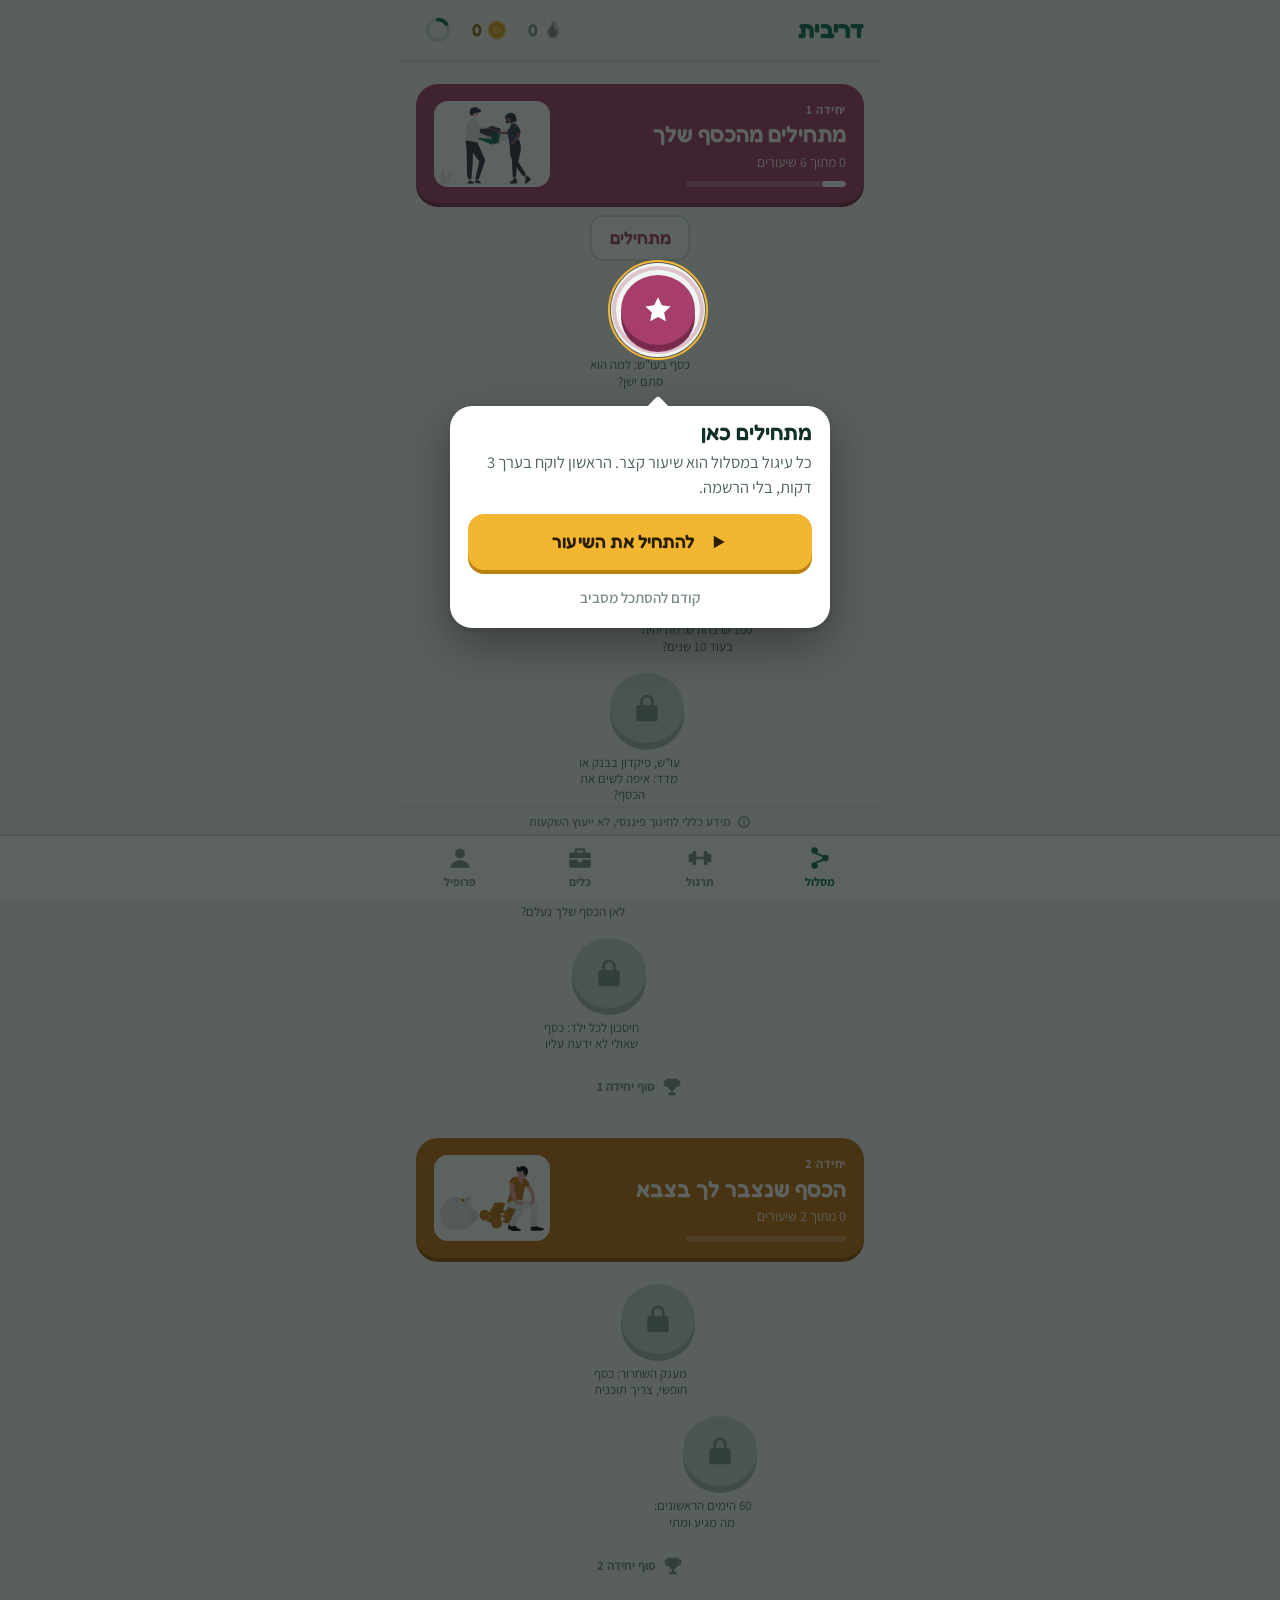
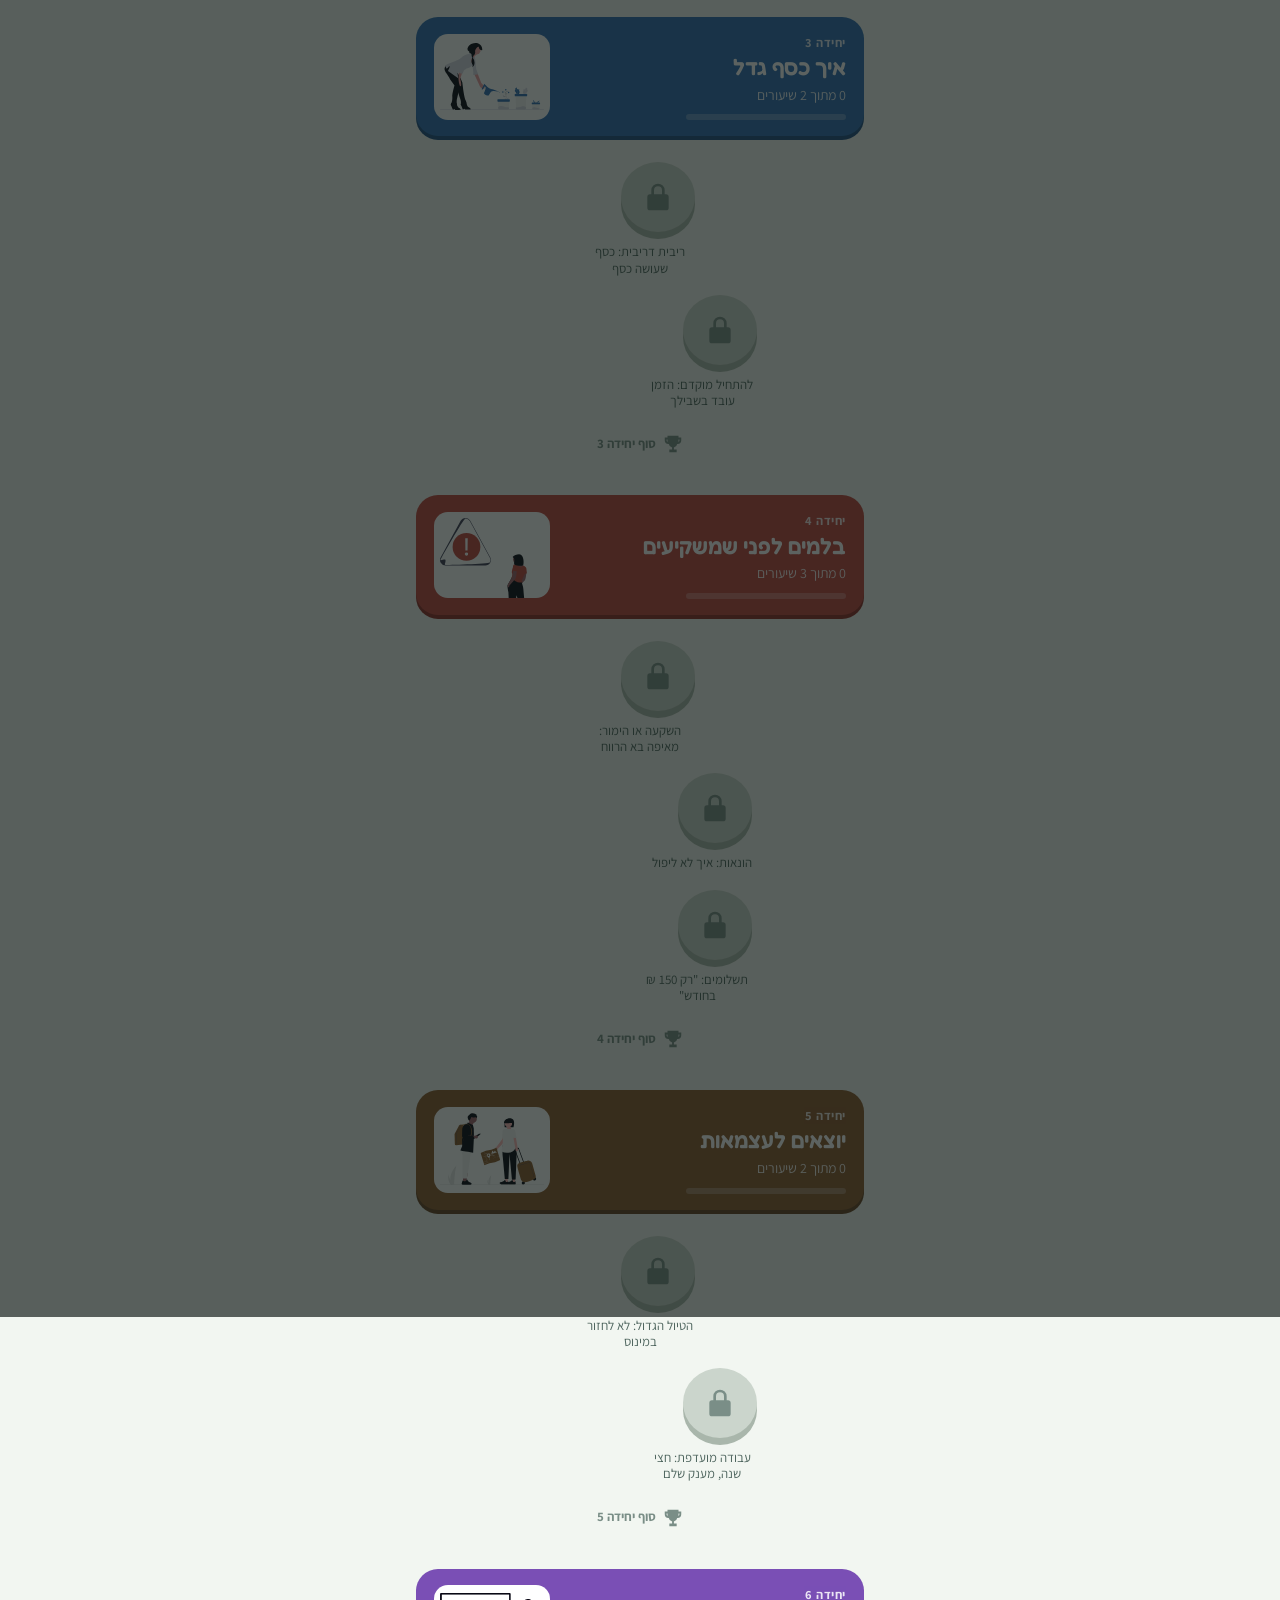
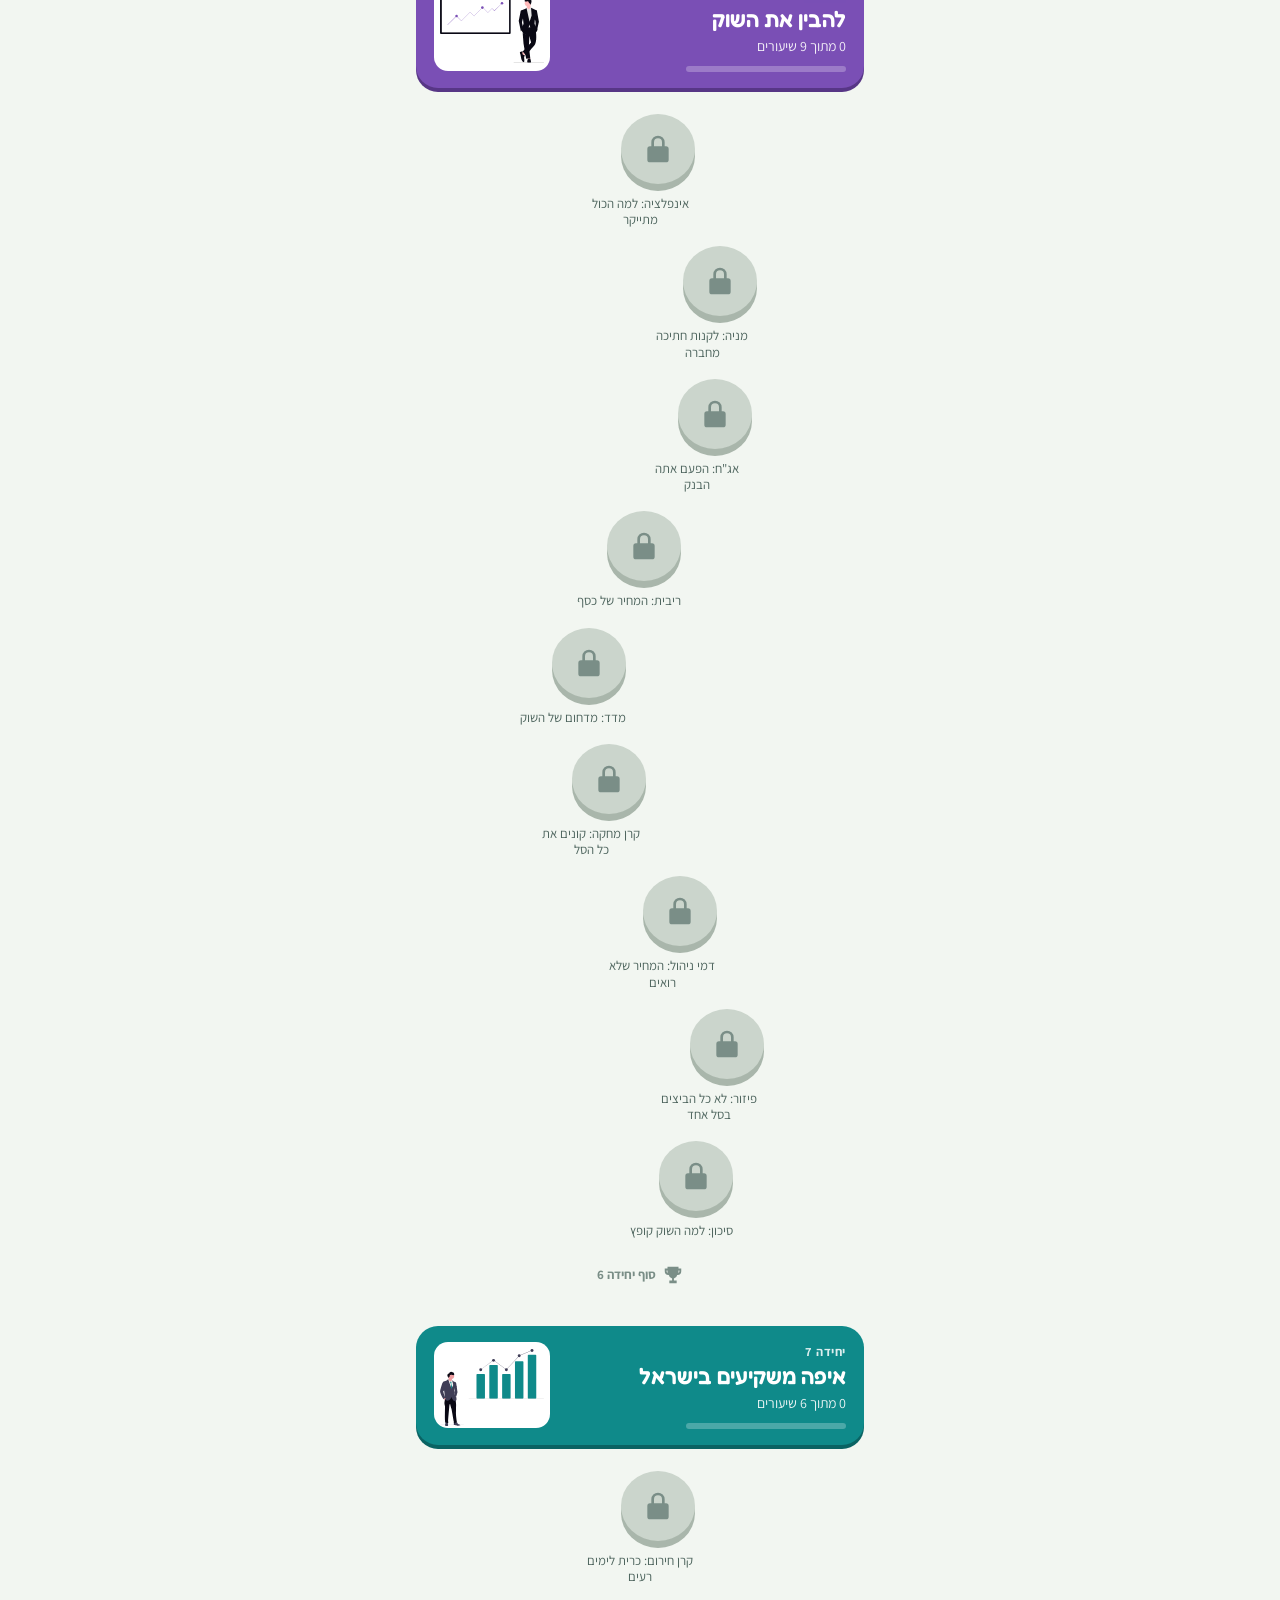
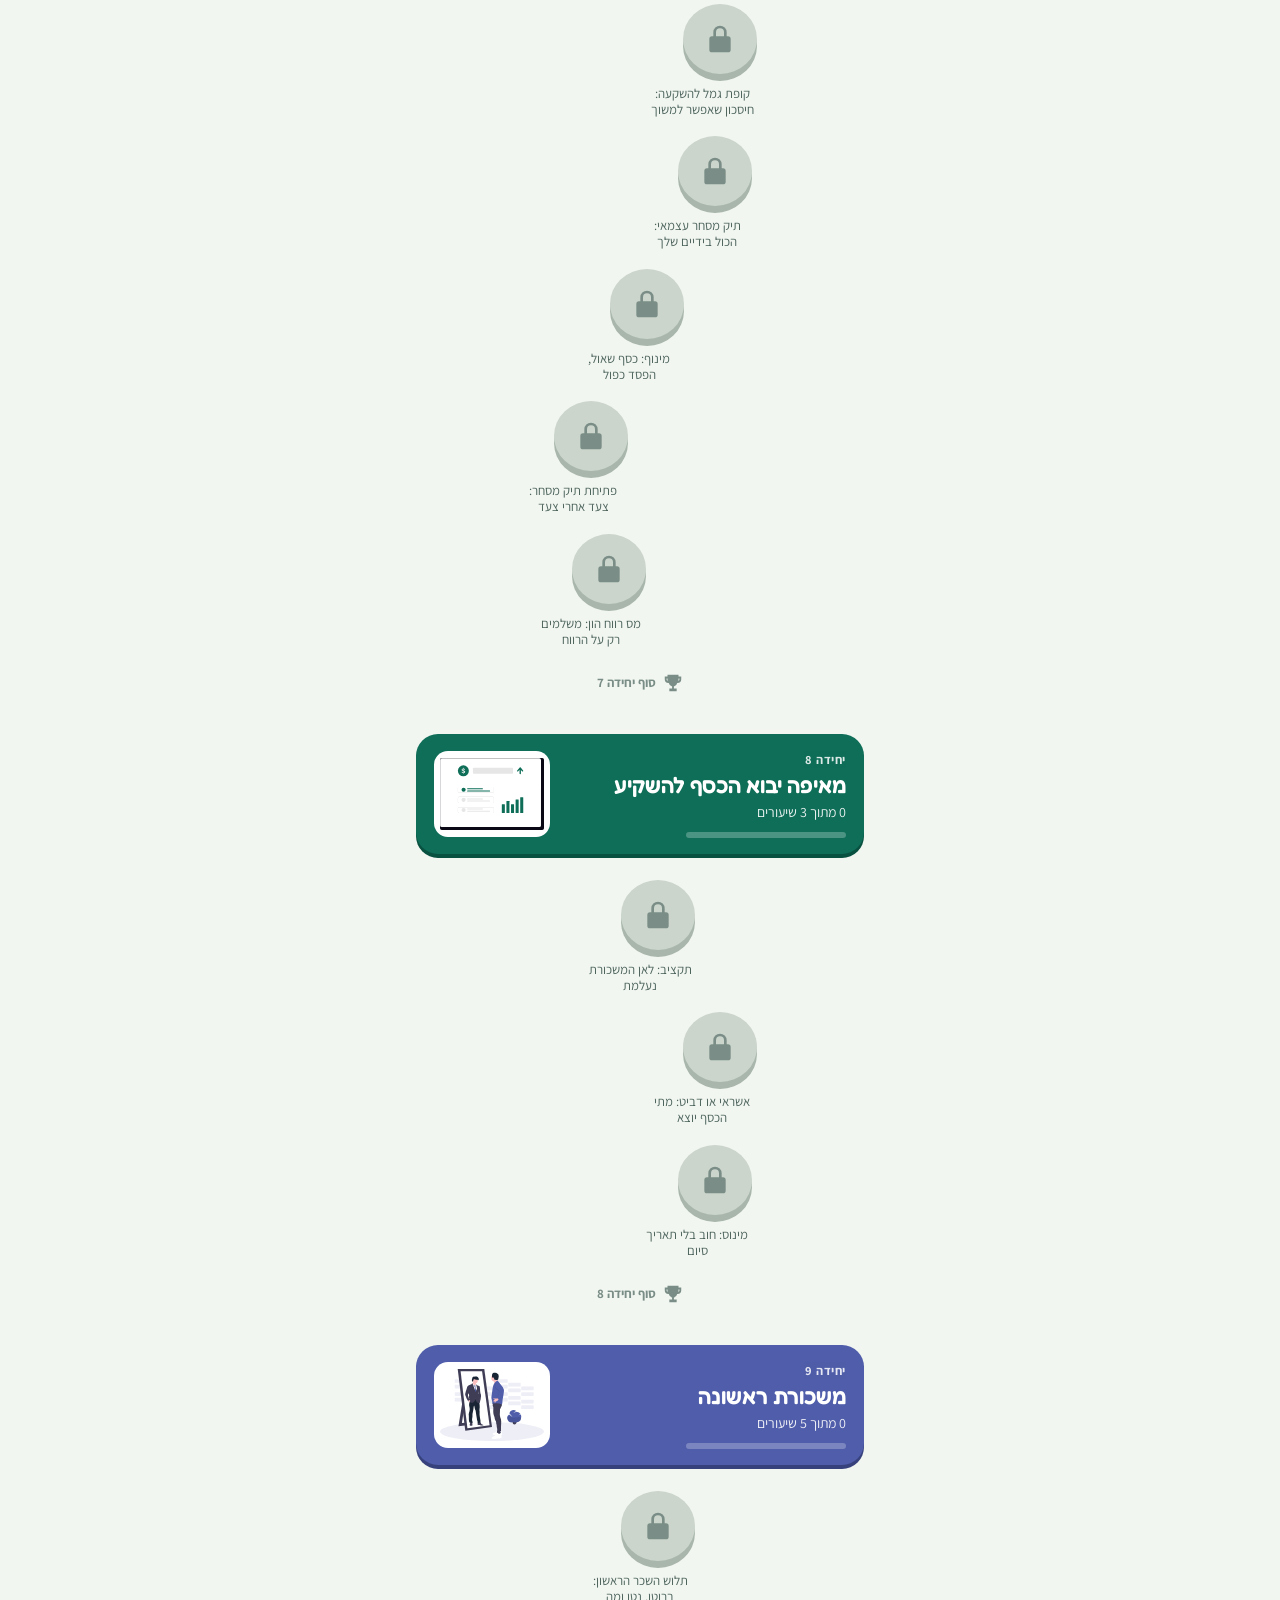
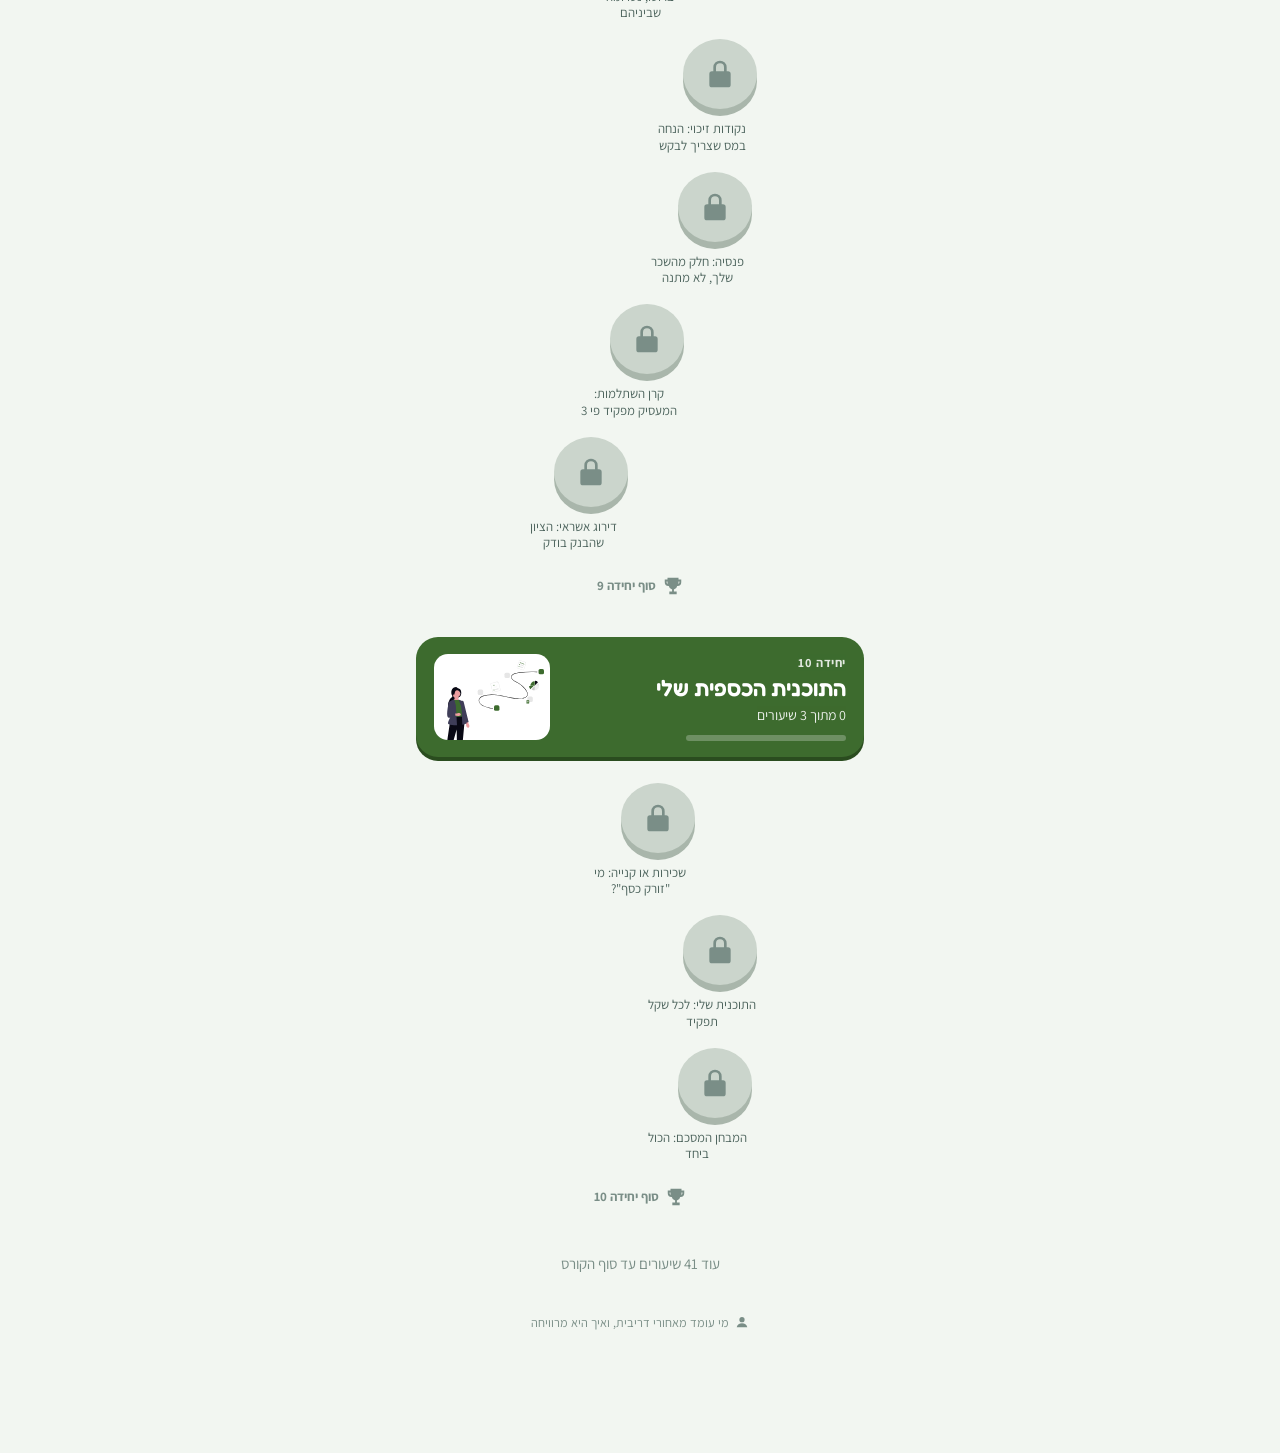
==== commit 4769d920: "0.40.0: fixes from the fault check, and a first-open tutorial on the lessons screen - First open: a " ====
--- a/index.html
+++ b/index.html
@@ -3,6 +3,8 @@
 <head>
 <meta charset="utf-8">
 <meta name="viewport" content="width=device-width, initial-scale=1, maximum-scale=1, user-scalable=no, viewport-fit=cover">
+<!-- 0.40: Safari on iPhone shows its own "open in the App Store" strip above the page (a friend's invite link opens here) -->
+<meta name="apple-itunes-app" content="app-id=6834375114">
 <script>
 // 0.32 (Jonathan, 17.11: dribit.app showed jonathanriahi.github.io in the address bar): the app is also served at
 // https://dribit.app/app/ (the Cloudflare Worker in landing/domain/), and dribit.app opens it there. A phone keeps
--- a/styles.css
+++ b/styles.css
@@ -251,6 +251,9 @@
 .nudge { display: flex; align-items: center; gap: 8px; margin-top: 10px; padding: 10px 12px; border-radius: var(--r-md); background: var(--brand-soft); color: var(--brand); font-weight: 700; font-size: 15px; }
 .nudge svg { width: 20px; height: 20px; flex: none; }
 .nudge.warn { background: var(--gold-soft); color: var(--gold-ink); }
+/* 0.38: Android install asks, until the app is on Google Play */
+.play-note { margin: 12px 0; padding: 12px 14px; border-radius: 14px; background: var(--gold-soft); color: var(--gold-ink); border: 2px solid var(--gold); font-size: 15px; line-height: 1.5; text-align: start; }
+.play-note b { display: block; font-size: 16px; }
 .nudge.warn svg { color: var(--flame); }
 .bar { display: block; height: 10px; border-radius: 999px; background: var(--surface-2); overflow: hidden; }
 .bar i { display: block; height: 100%; border-radius: 999px; background: var(--brand); transition: width .5s ease; }
@@ -565,7 +568,14 @@
 .src-list .q-src { margin-top: 0; }
 
 /* ---------- Lesson complete ---------- */
-.done-wrap { min-height: 100%; display: flex; flex-direction: column; padding-block: 24px calc(20px + env(safe-area-inset-bottom, 0px)); gap: 16px; }
+.done-wrap { min-height: 100%; display: flex; flex-direction: column; padding-block: 24px 0; gap: 16px; }
+/* 0.40: the buttons that leave the done screen stay at the bottom of the screen, over a fade of the page color */
+.done-foot {
+  position: sticky; bottom: 0; z-index: 3; display: flex; flex-direction: column; gap: 2px;
+  margin: 0 -8px; padding: 22px 8px calc(14px + env(safe-area-inset-bottom, 0px));
+  background: linear-gradient(to top, var(--bg) calc(100% - 22px), transparent);
+}
+.done-foot .btn.text { padding-block: 8px; }
 .done-hero { text-align: center; display: flex; flex-direction: column; align-items: center; gap: 8px; }
 .done-hero h1 { font-size: 30px; color: var(--gold-ink); }
 .done-hero p { color: var(--ink-2); }
@@ -1499,6 +1509,8 @@
 .energy-done > span:last-child { display: flex; flex-direction: column; gap: 2px; }
 .energy-done b { font-size: 16px; display: flex; align-items: center; gap: 6px; }
 .energy-done b + span { color: var(--ink-2); font-size: 14.5px; }
+.en-note { display: flex; align-items: center; gap: 8px; margin: 0 0 12px; padding: 8px 12px; border-radius: var(--r-md); background: var(--ok-bg); color: var(--ok); font-weight: 700; font-size: 14.5px; }
+.en-note svg { flex: none; width: 22px; height: 22px; }
 .chip-new { font-style: normal; font-size: 12px; font-weight: 700; background: var(--brand); color: var(--on-brand); border-radius: 999px; padding: 1px 8px; }
 @media (max-width: 360px) {
   .stat.energy svg.batt { width: 20px; height: 20px; }
@@ -1530,13 +1542,20 @@
 .explain-card.has-pic > h2 { text-align: center; }
 .explain-card.has-pic > .lead-line { text-align: center; }
 
-/* a word from the glossary: dotted underline, a tap shows what it means */
+/* a word from the glossary: a soft green marker, a tap shows what it means.
+   0.37.2: no underline (a red dotted line under it looked like a spelling mistake) */
 .term {
-  display: inline; border: 0; padding: 0; margin: 0; background: none; font: inherit; color: inherit; cursor: help;
-  text-decoration: underline dotted; text-decoration-color: var(--u, var(--brand)); text-decoration-thickness: 2px; text-underline-offset: 4px;
-  border-radius: 4px;
-}
-.term:active { background: color-mix(in srgb, var(--u, var(--brand)) 14%, transparent); }
+  display: inline; border: 0; padding: 0 3px; margin: 0; font: inherit; font-weight: 700; color: var(--brand); cursor: help;
+  text-decoration: none; background: color-mix(in srgb, var(--brand) 11%, transparent);
+  border-radius: 6px; -webkit-box-decoration-break: clone; box-decoration-break: clone;
+  -webkit-tap-highlight-color: transparent;
+}
+.term:active { background: color-mix(in srgb, var(--brand) 22%, transparent); }
+/* 0.40 (the fault check of 21.11: glossary words were 26 to 31 px high and the switches 30): the part that answers a
+   finger grows to about 44 px, and nothing changes to the eye */
+.term { position: relative; }
+.term::after { content: ''; position: absolute; inset: -8px -3px; }
+.switch::before { content: ''; position: absolute; inset: -7px -4px; }
 .term-sheet .term-eyebrow { display: inline-flex; align-items: center; gap: 5px; color: var(--brand); }
 .term-sheet .term-eyebrow svg { width: 15px; height: 15px; }
 .term-sheet .lead { font-size: 18px; line-height: 1.65; }
@@ -1638,10 +1657,19 @@
 .tt-dots i { width: 7px; height: 7px; border-radius: 4px; background: var(--line); transition: width .3s ease, background .3s ease; }
 .tt-dots i.past { background: var(--brand-soft); }
 .tt-dots i.on { width: 20px; background: var(--brand); }
-.tt-skip { border: 0; background: none; padding: 6px 2px 6px 8px; font: inherit; font-size: 15px; font-weight: 600; color: var(--ink-3); cursor: pointer; }
+.tt-skip { border: 0; background: none; min-height: 44px; margin: -8px 0; padding: 6px 2px 6px 14px; font: inherit; font-size: 15px; font-weight: 600; color: var(--ink-3); cursor: pointer; }
 .tour-tip h3 { margin: 0 0 4px; font-family: var(--font-display); font-weight: 600; font-size: 21px; line-height: 1.25; color: var(--ink); }
 .tour-tip p { margin: 0; font-size: 16.5px; line-height: 1.5; color: var(--ink-2); }
 .tour-tip .tt-next { margin-top: 14px; }
+/* 0.40: the first open: the bubble's button starts the first lesson, and a small link under it lets them look around first */
+.tour-tip.tt-start .tt-next { display: flex; align-items: center; justify-content: center; gap: 8px; }
+.tour-tip.tt-start .tt-next svg { width: 20px; height: 20px; flex: none; }
+.tt-later {
+  display: block; width: 100%; min-height: 44px; margin: 6px 0 -8px; padding: 8px; border: 0; background: none;
+  font: inherit; font-size: 15px; font-weight: 600; color: var(--ink-3); cursor: pointer;
+}
+.tour-tip.tt-nudge .tt-next { animation: tour-nudge .5s ease both; }
+@keyframes tour-nudge { 0%, 100% { transform: none; } 30% { transform: scale(1.045); } 60% { transform: scale(.985); } }
 @media (prefers-color-scheme: dark) {
   :root:not([data-theme="light"]) #tour { --tour-scrim: rgba(0, 0, 0, .72); }
   :root:not([data-theme="light"]) .tour-tip { background: var(--surface-2); }
@@ -1650,7 +1678,7 @@
 :root[data-theme="dark"] .tour-tip { background: var(--surface-2); }
 @media (prefers-reduced-motion: reduce) {
   #tour, .tour-hole, .tour-tip { transition: none; }
-  .tour-hole::after, .tour-tip.in > * { animation: none; }
+  .tour-hole::after, .tour-tip.in > *, .tour-tip.tt-nudge .tt-next { animation: none; }
 }
 
 /* ---------- 0.30: the offer teaser on the done screen of an investing lesson, and its sheet ---------- */
@@ -1743,3 +1771,73 @@
 }
 :root[data-theme="dark"] .medal.m2 { background: #8A949A; color: #101417; }
 :root[data-theme="dark"] .invite-wait, :root[data-theme="dark"] .winner, :root[data-theme="dark"] .gift-list li.big { background: var(--surface-2); }
+/* 0.33: inside Instagram's or TikTok's built-in browser, a quiet line on home that opens the phone's browser */
+.inapp-bar {
+  width: 100%; cursor: pointer; text-align: right; margin-bottom: 12px;
+  display: flex; align-items: center; gap: 10px;
+  border-radius: var(--r-md); padding: 10px 14px;
+  background: var(--surface); color: var(--ink-2); border: 1.5px solid var(--line);
+  font-size: 14px; line-height: 1.35;
+}
+.inapp-bar b { color: var(--ink); }
+.inapp-bar:active { transform: translateY(2px); }
+.inapp-bar svg { width: 20px; height: 20px; flex: none; color: var(--brand); }
+.inapp-bar span { flex: 1; }
+.btn.done-next { margin-bottom: 4px; }
+
+/* ---------- 0.34: contact (צור קשר) ---------- */
+.page-head { display: flex; align-items: center; justify-content: space-between; gap: 12px; }
+.page-head h1 { font-size: 28px; }
+.help-btn {
+  display: inline-flex; align-items: center; gap: 6px; min-height: 40px; padding: 6px 12px 6px 14px; flex: none;
+  border: 2px solid var(--line); border-radius: 999px; background: var(--surface); color: var(--ink-2);
+  font-family: var(--font-display); font-weight: 600; font-size: 15px; cursor: pointer; box-shadow: 0 2px 0 var(--line);
+}
+.help-btn svg { width: 20px; height: 20px; color: var(--brand); }
+.help-btn:active { transform: translateY(2px); box-shadow: none; }
+.contact-card .ct-head { display: flex; align-items: center; gap: 12px; }
+.contact-card .ct-head p { margin-top: 2px; }
+.ct-ic { width: 42px; height: 42px; border-radius: 14px; display: grid; place-items: center; flex: none; background: var(--brand-soft); color: var(--brand); }
+.ct-ic svg { width: 22px; height: 22px; }
+.ct-btns { display: grid; grid-template-columns: 1fr 1fr; gap: 10px; }
+.ct-btns:has(> :only-child) { grid-template-columns: 1fr; }
+.ct-btns .btn { display: flex; align-items: center; justify-content: center; gap: 6px; font-size: 16.5px; padding-inline: 8px; white-space: nowrap; text-decoration: none; }
+.ct-btns .btn svg { margin: 0; vertical-align: 0; }
+@media (max-width: 359px) { .ct-btns { grid-template-columns: 1fr; } }
+.btn.wa { --b: #178C45; --b-deep: #0F6631; --b-ink: #fff; --b-img: none; text-decoration: none; text-align: center; }
+.contact-card > .link { align-self: flex-start; font-size: 15px; min-height: 32px; }
+.ct-list { display: flex; flex-direction: column; gap: 10px; }
+.ct-row {
+  width: 100%; display: flex; align-items: center; gap: 12px; text-align: right; cursor: pointer; text-decoration: none; color: var(--ink);
+  border: 2px solid var(--line); border-radius: var(--r-md); background: var(--surface); padding: 12px 14px;
+  box-shadow: 0 3px 0 var(--line); font: inherit;
+}
+.ct-row:active { transform: translateY(3px); box-shadow: none; }
+.ct-row .t { flex: 1; min-width: 0; display: flex; flex-direction: column; line-height: 1.35; }
+.ct-row .t b { font-size: 17px; }
+.ct-row .t > span { font-size: 14px; color: var(--ink-3); }
+.ct-row > svg { width: 18px; height: 18px; color: var(--ink-3); flex: none; }
+.ct-row.wa .ct-ic { background: #178C45; color: #fff; }
+.ct-row.mail .ct-ic { background: var(--q-blue-soft); color: var(--q-blue-ink); }
+.faq-list { display: flex; flex-direction: column; gap: 8px; margin-top: -6px; }
+details.faq { border: 2px solid var(--line); border-radius: var(--r-md); background: var(--surface); }
+details.faq summary { list-style: none; cursor: pointer; display: flex; align-items: center; justify-content: space-between; gap: 10px; padding: 11px 14px; font-weight: 700; font-size: 15.5px; }
+details.faq summary::-webkit-details-marker { display: none; }
+details.faq summary svg { width: 16px; height: 16px; color: var(--ink-3); flex: none; transform: rotate(-90deg); transition: transform .15s; }
+details.faq[open] summary svg { transform: rotate(90deg); }
+details.faq p { padding: 0 14px 12px; color: var(--ink-2); font-size: 15px; line-height: 1.55; }
+.ct-more { align-self: center; font-size: 15px; }
+.ct-topics { display: flex; flex-wrap: wrap; gap: 8px; margin-top: -6px; }
+.ct-topics .chip-btn { padding: 7px 14px; font-weight: 700; }
+.ct-topics .chip-btn[aria-pressed="true"] { border-color: var(--brand); background: var(--brand-soft); color: var(--brand); box-shadow: 0 3px 0 var(--brand); }
+.ct-label { font-weight: 700; font-size: 15.5px; margin-bottom: -6px; }
+.ct-label small { font-weight: 400; color: var(--ink-3); font-size: 13px; }
+.ct-input {
+  width: 100%; border: 2px solid var(--line); border-radius: var(--r-md); background: var(--surface); color: var(--ink);
+  font: inherit; font-size: 16px; padding: 12px; text-align: left;
+}
+.ct-input::placeholder { text-align: right; direction: rtl; }
+.ct-input:focus { outline: none; border-color: var(--brand); }
+.ct-done { display: flex; flex-direction: column; align-items: center; text-align: center; gap: 8px; padding-top: 4px; }
+.ct-ok { width: 64px; height: 64px; border-radius: 50%; display: grid; place-items: center; background: var(--ok-bg); color: var(--ok); }
+.ct-ok svg { width: 34px; height: 34px; }
